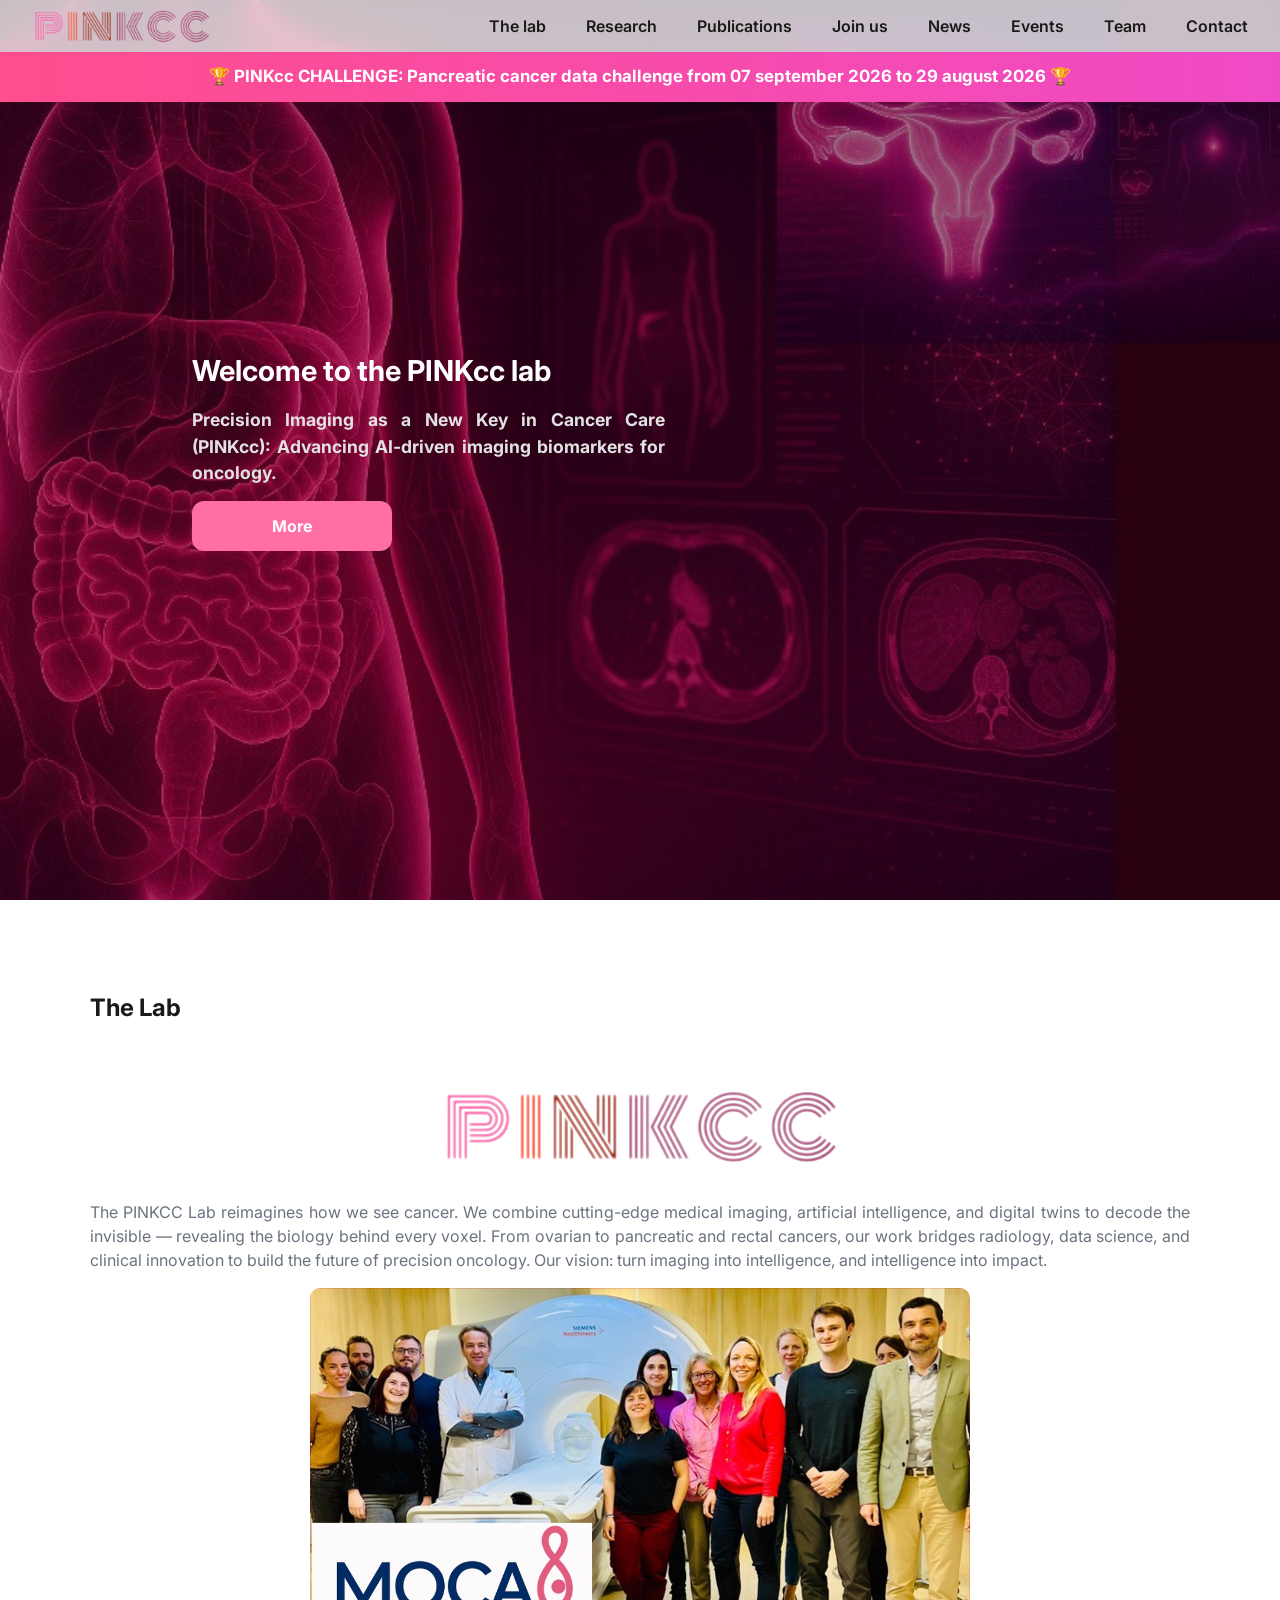
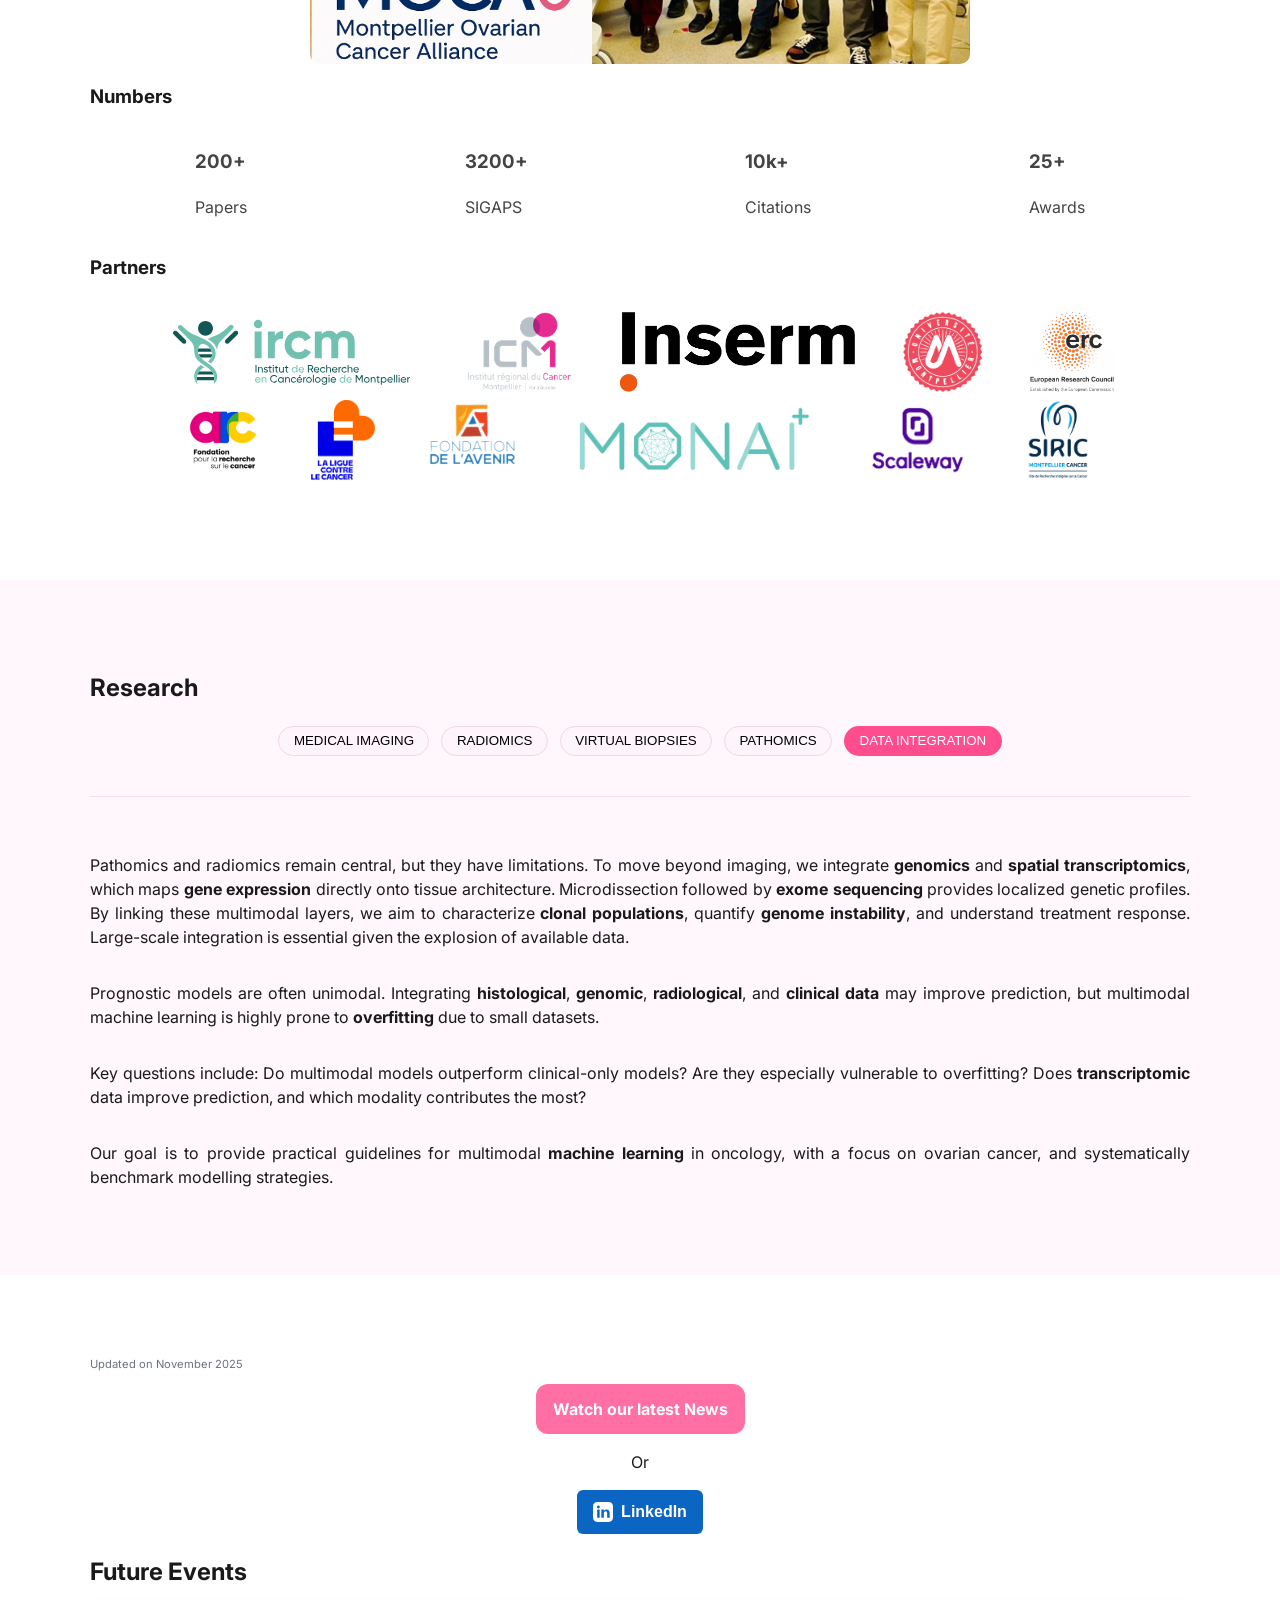
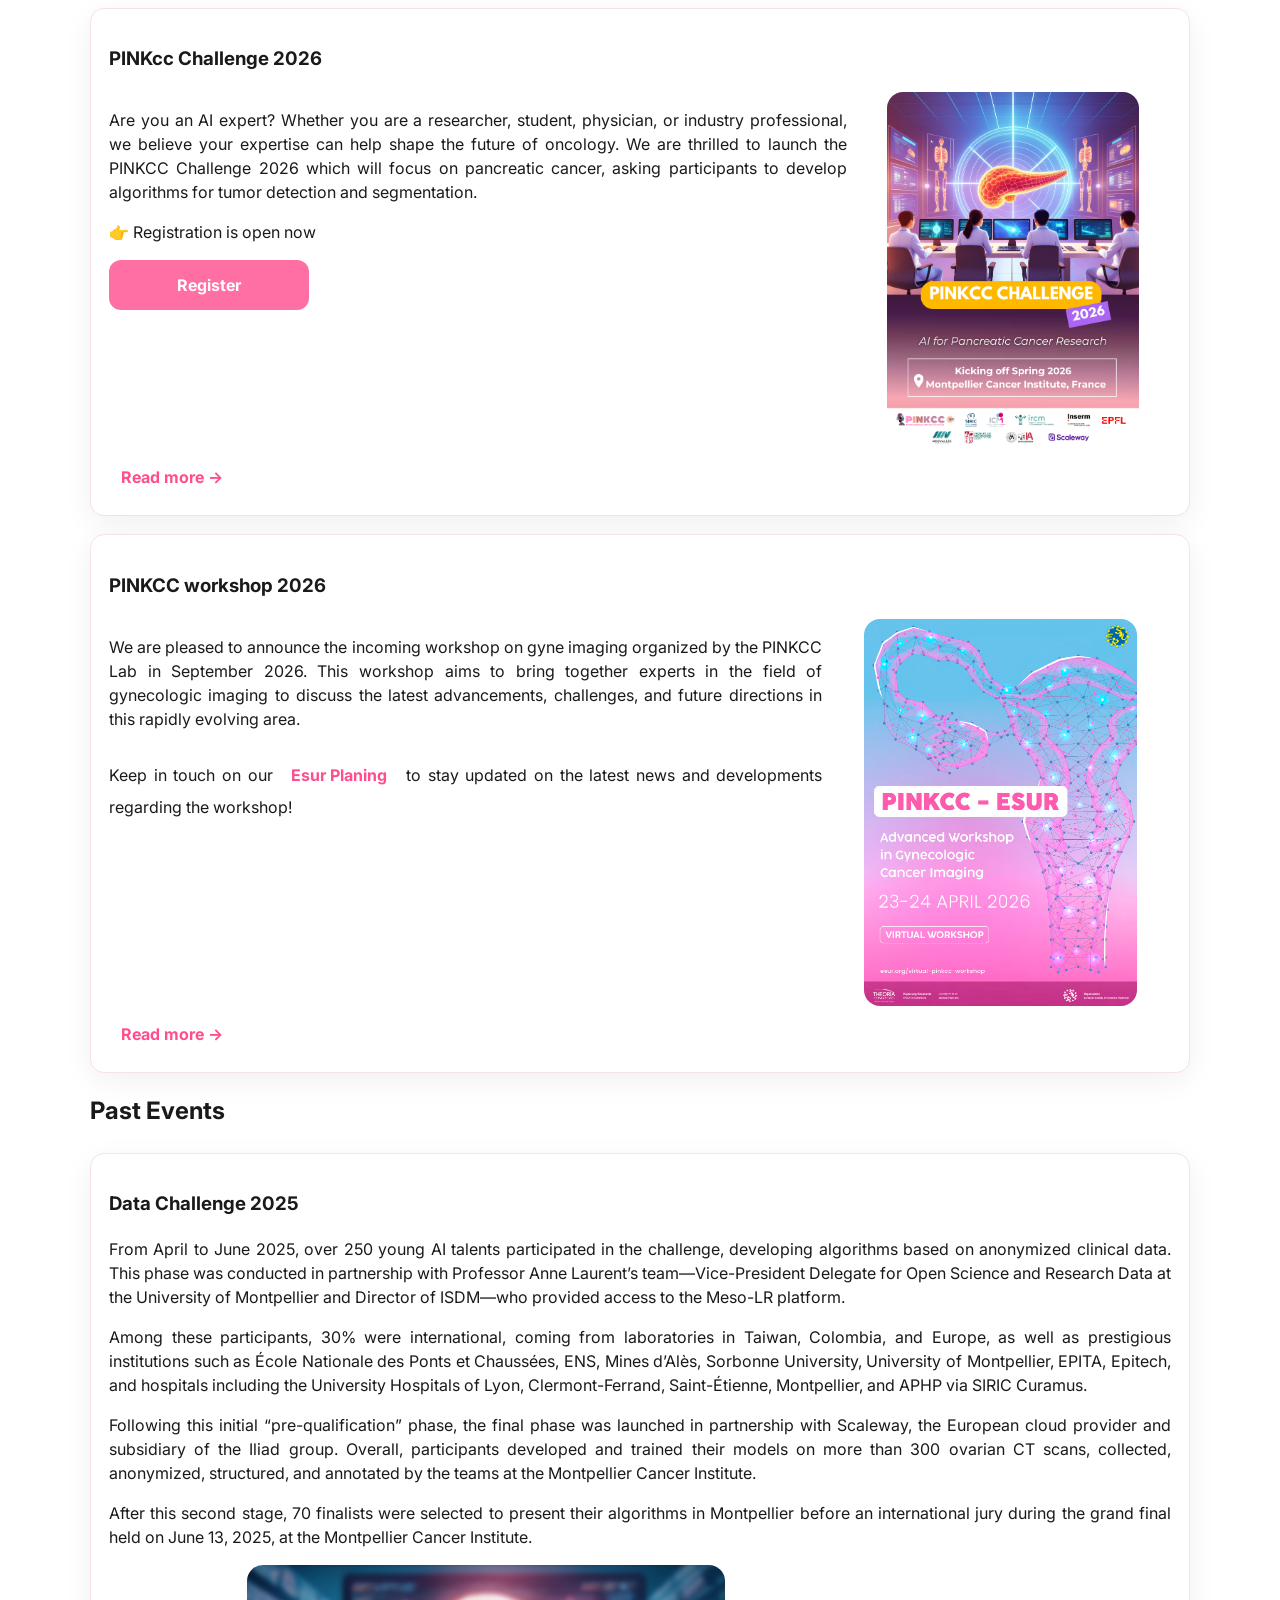
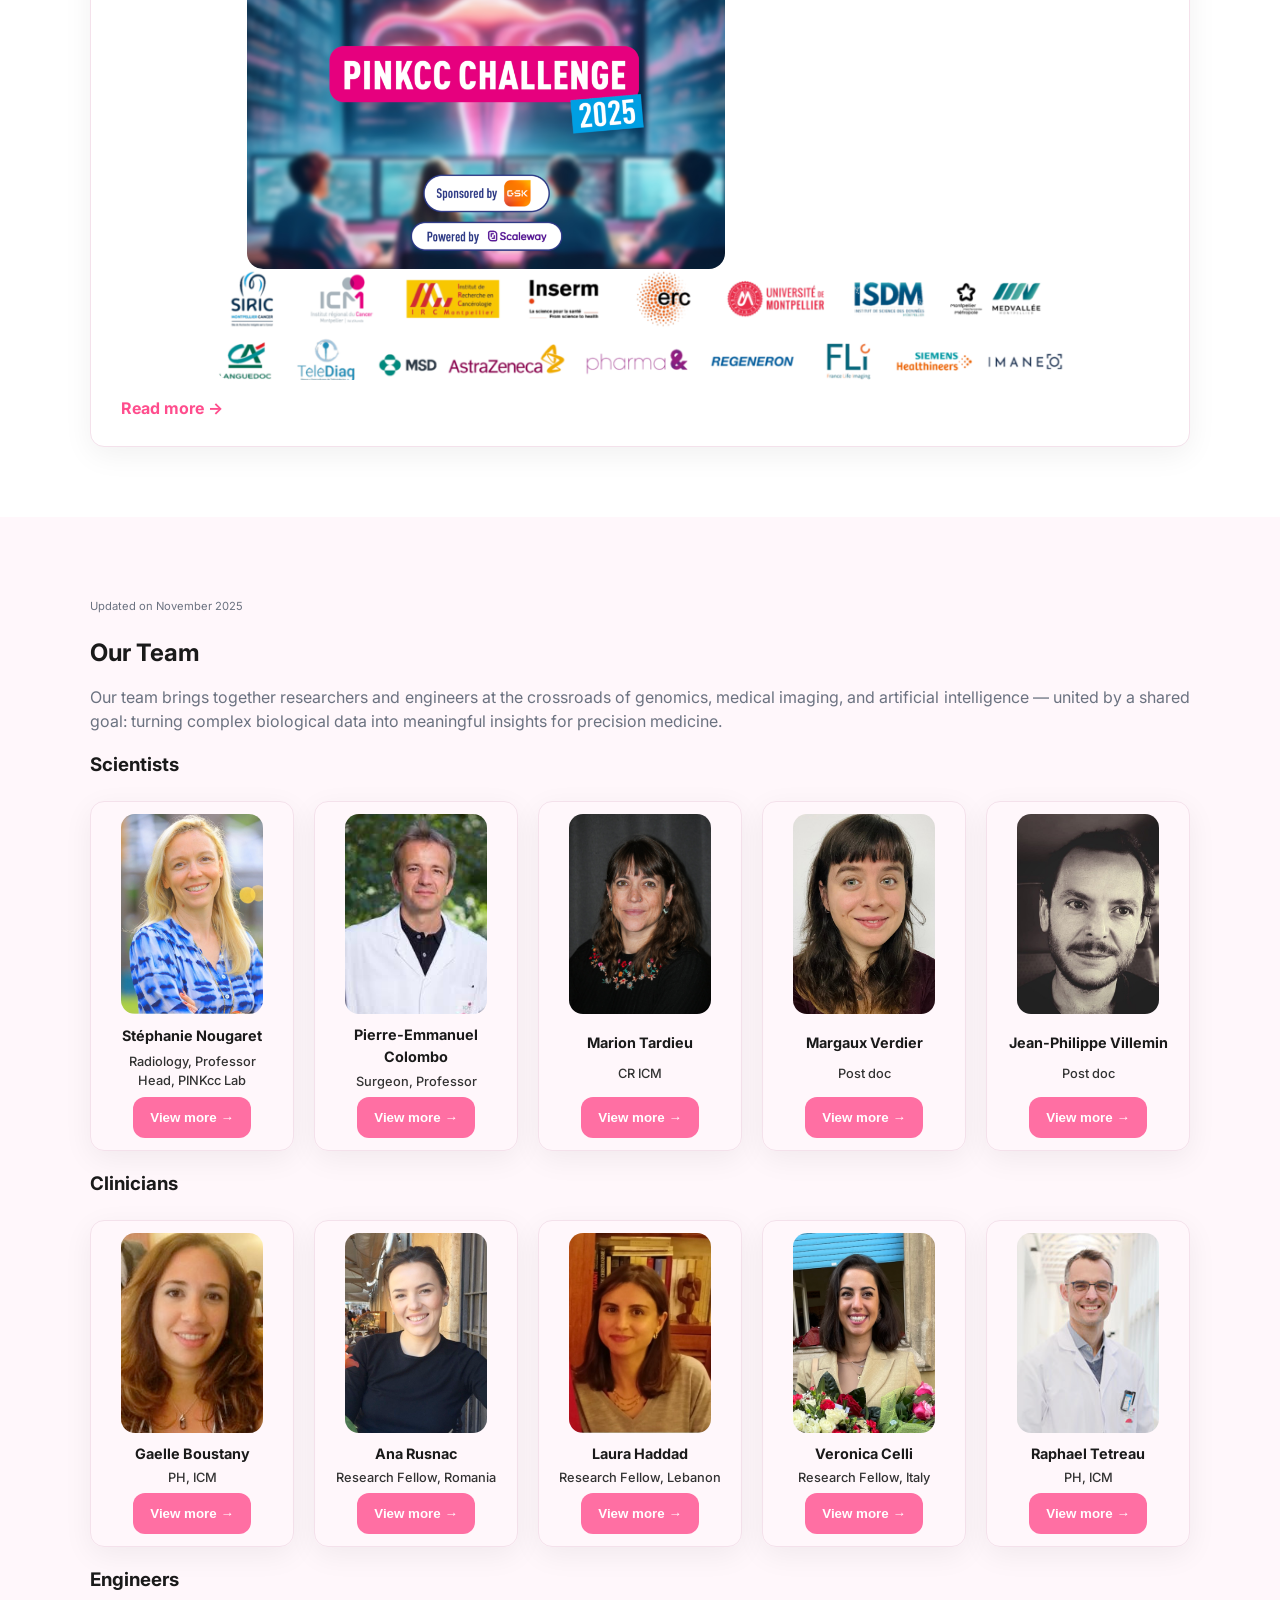
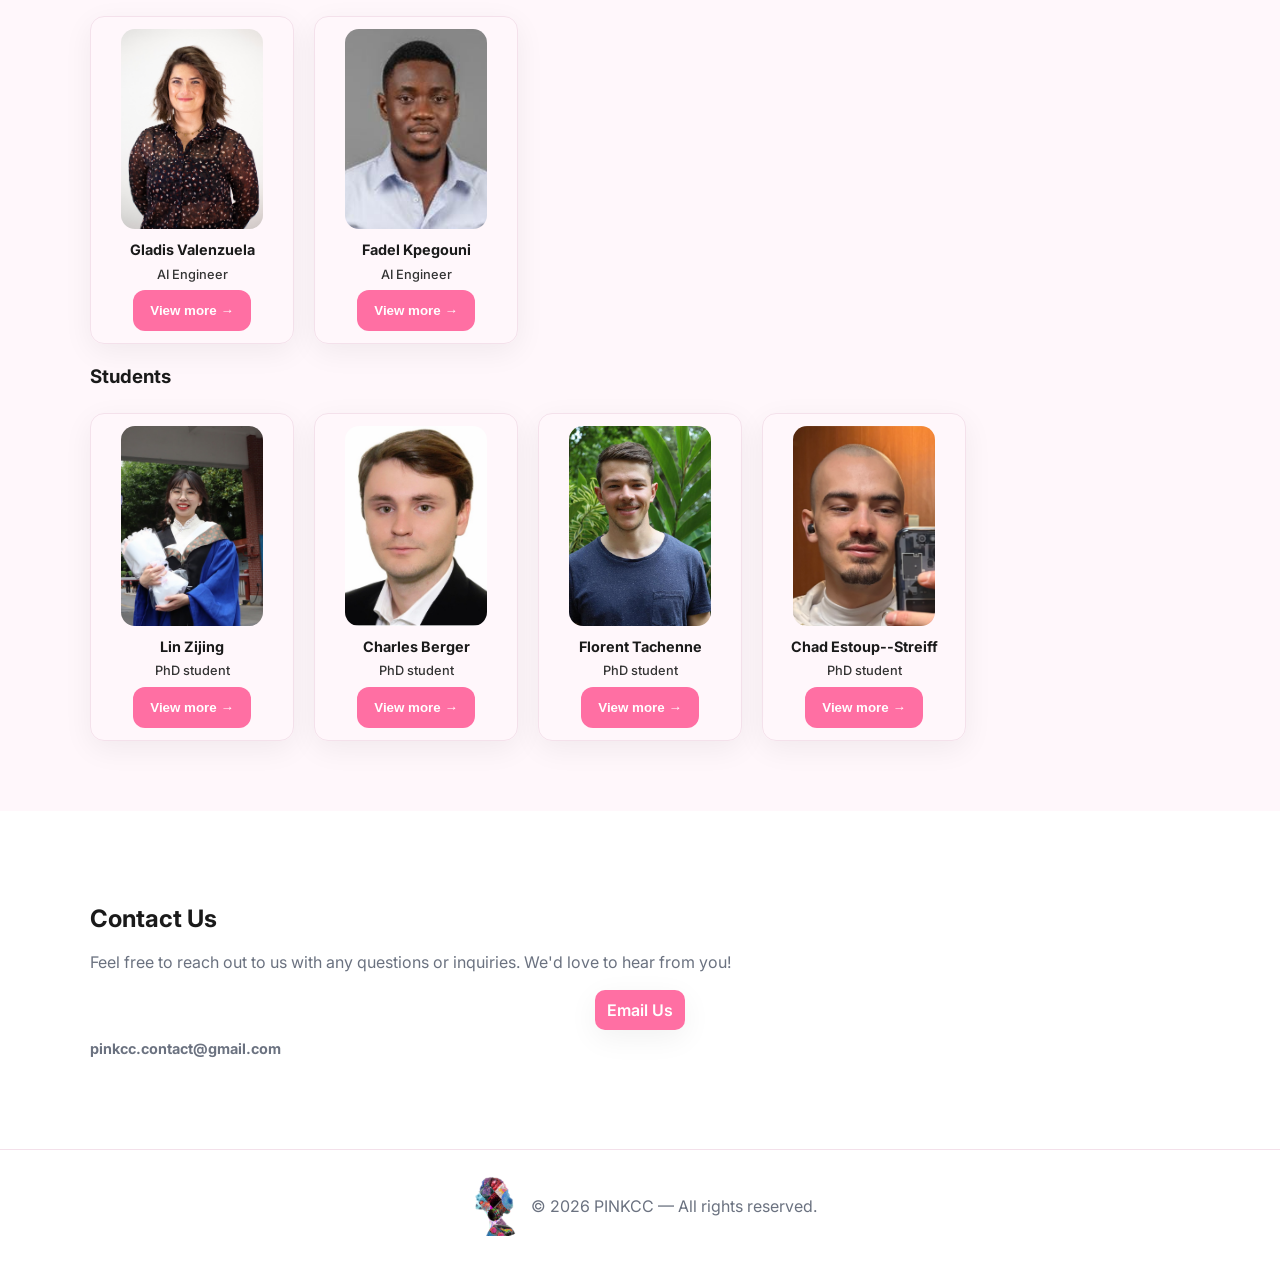
==== web/src/index.html @ 4b7b9bea "Fix youtube iframe" ====
<!-- index.html -->
<!DOCTYPE html>
<html lang="en">

<head>
    <meta charset="utf-8" />
    <meta name="viewport" content="width=device-width, initial-scale=1" />
    <link rel="icon" href="assets/img/favicon.ico" />
    <link rel="icon" type="image/png" href="assets/img/pinkcc_logo.png" />
    <title>PINKcc</title>
    <meta name="description"
        content="Modern and sober white & pink website with works, publications, team, and contact." />
    <link rel="preconnect" href="https://fonts.gstatic.com" crossorigin />
    <link href="https://fonts.googleapis.com/css2?family=Inter:wght@300;400;600;800&display=swap" rel="stylesheet" />
    <link rel="stylesheet" href="assets/css/style.css" />
    <link rel="stylesheet" href="assets/css/work.css" />
    <script src="assets/js/script.js" defer></script>
    <script src="assets/js/work.js" defer></script>
</head>

<body>
    <!-- Header / Navbar -->
    <header class="site-header">
        <div>
            <a href="#" class="brand">
                <img src="assets/img/pinkcc_banner.png" alt="PINKCCLab Logo" class="logo" />
            </a>
            <input id="nav-toggle" type="checkbox" aria-label="Open menu" />
            <label for="nav-toggle" class="burger" aria-hidden="true"><span></span></label>
            <nav class="nav">
                <a href="#the-lab">The lab</a>
                <a href="#works">Research</a>
                <a target="_blank"
                    href="https://pubmed.ncbi.nlm.nih.gov/?term=Nougaret%2C%20Stephanie%5BAuthor%5D&sort=date&size=200">
                    Publications</a>
                <a target="_blank"
                    href="https://www.notion.so/Careers-2a7b1f338a7f8043928ece398769c497?source=pinkcc_website">
                    Join us</a>
                <a href="https://www.notion.so/News-of-the-PINKCC-2d8b1f338a7f80818218f5f7cbb8042c?source=pinkcc_website">News</a>
                <a href="#events">Events</a>
                <a href="#team">Team</a>
                <a href="#contact">Contact</a>
            </nav>
        </div>
        <a class="banner centered" href="#pinkcc-challenge">
            <h3
                data-text="🏆 PINKcc CHALLENGE: Pancreatic cancer data challenge from 07 september 2026 to 29 august 2026 🏆">
                🏆 PINKcc CHALLENGE: Pancreatic cancer data challenge from 07 september 2026 to 29 august 2026 🏆
            </h3>
        </a>
    </header>

    <!-- MARK: Hero -->
    <section class="hero" id="home" aria-label="Hero">
        <div class="hero-inner">
            <div class="hero-copy">
                <!-- <p class="eyebrow">
                    Bridging the gap between health and technology
                </p> -->
                <div class="inline">
                    <!-- <img src="assets/img/pinkcc_logo.png" alt="PINKCCLab Icon" style="max-height: 80px; width: auto" /> -->
                    <h1 class="welcome">Welcome to the PINKcc lab</h1>
                </div>
                <h1 class="sub">
                    Precision Imaging as a New Key in Cancer Care (PINKcc): Advancing AI-driven imaging biomarkers for
                    oncology.
                </h1>
                <div class="inline">
                    <a href="#the-lab" class="btn primary" style="min-width: 200px">More</a>
                    <!-- <a href="#works" class="btn primary">Explore our research 🧪</a>
                    <a href="#contact" class="btn ghost">Contact us 💬</a> -->
                </div>
            </div>
            <div class="hero-media centered">
                <!-- <img src="assets/img/pinkcc.png" alt="Abstract workspace with pink accents"
                    style="max-height: 160px; width: auto" /> -->
                <!-- <img src="assets/img/pinkcc_logo.png" alt="PINKCCLab Icon" style="max-height: 200px; width: auto" /> -->
            </div>
        </div>
    </section>

    <!-- MARK: The lab -->
    <section class="section" aria-labelledby="The lab" id="the-lab">
        <div class="container">
            <h2>The Lab</h2>
            <div class="centered">
                <img src="assets/img/pinkcc_banner.png" alt="PINKCCLab Logo" style="width: 400px; margin: 40px" />
            </div>
            <p class="section-lead">
                The PINKCC Lab reimagines how we see cancer. We combine cutting-edge medical imaging, artificial
                intelligence, and digital twins to decode the invisible — revealing the biology behind every voxel. From
                ovarian to pancreatic and rectal cancers, our work bridges radiology, data science, and clinical
                innovation to build the future of precision oncology. Our vision: turn imaging into intelligence, and
                intelligence into impact.
            </p>

            <div class="centered">
                <img src="assets/img/moca.jpeg" alt="Photo of the PINKCC Lab"
                    style="max-width: 60%; height: auto; border-radius: 10px;" />
            </div>
            <div>
                <h3>Numbers</h3>
                <div class="hero-stats inline">
                    <div class="stat">
                        <h3>200+</h3>
                        <p>Papers</p>
                    </div>
                    <div class="stat">
                        <h3>3200+</h3>
                        <p>SIGAPS</p>
                    </div>
                    <div class="stat">
                        <h3>10k+</h3>
                        <p>Citations</p>
                    </div>
                    <div class="stat">
                        <h3>25+</h3>
                        <p>Awards</p>
                    </div>
                </div>
            </div>

            <h3>Partners</h3>
            <div class="partners centered inline">
                <img src="assets/img/logo/ircm.svg" alt="IRCM Logo" style="max-height: 80px; width: auto" />
                <img src="assets/img/logo/icm.png" alt="ICM Logo" style="max-height: 80px; width: auto" />
                <img src="assets/img/logo/inserm.png" alt="INSERM Logo" style="max-height: 80px; width: auto" />
                <img src="assets/img/logo/umontpellier.png" alt="University of Montpellier Logo"
                    style="max-height: 80px; width: auto" />
                <img src="assets/img/logo/erc.png" alt="ERC Logo" style="max-height: 80px; width: auto" />
                <img src="assets/img/logo/arc.png" alt="Fondation pour la recherche du cancer"
                    style="max-height: 80px; width: auto" />
                <img src="assets/img/logo/ligue.png" alt="Ligue contre le cancer"
                    style="max-height: 80px; width: auto" />
                <img src="assets/img/logo/fondation_avenir.webp" alt="Fondation Avenir"
                    style="max-height: 80px; width: auto" />
                <img src="assets/img/logo/monai.png" alt="MONAI Logo" style="max-height: 80px; width: auto" />
                <img src="assets/img/logo/scaleway.png" alt="Scaleway Logo" style="max-height: 80px; width: auto" />
                <img src="assets/img/logo/siric.png" alt="SIRIC Logo" style="max-height: 80px; width: auto" />
            </div>
        </div>
    </section>

    <!-- MARK: Works -->
    <!-- MARK: Works -->
    <section class="section" id="works" aria-labelledby="works-title">
        <div class="container">
            <h2 id="works-title">Research</h2>

            <!-- Flat navigation bar -->
            <div class="works-nav" role="tablist" aria-label="Work categories">
                <button class="works-tab active" data-target="works-medicalimaging" role="tab" aria-selected="true">
                    MEDICAL IMAGING
                </button>
                <button class="works-tab" data-target="works-radiomics" role="tab" aria-selected="false">
                    RADIOMICS
                </button>
                <button class="works-tab" data-target="works-virtualbiopsies" role="tab" aria-selected="false">
                    VIRTUAL BIOPSIES
                </button>
                <button class="works-tab" data-target="works-pathomics" role="tab" aria-selected="false">
                    PATHOMICS
                </button>
                <button class="works-tab" data-target="works-dataintegration" role="tab" aria-selected="false">
                    DATA INTEGRATION
                </button>
            </div>

            <hr />

            <!-- Panels -->
            <div class="works-panels">
                <!-- medicalimaging -->
                <div id="works-medicalimaging" class="works-panel active" role="tabpanel">
                    <p>
                        At the PINKCC Lab, our research pushes the boundaries of cross-sectional oncologic imaging to
                        transform how cancer is detected, characterized, and treated. In partnership with Siemens
                        Healthineers, we are developing next-generation MRI sequences that go beyond anatomy to capture
                        tumor biology in vivo—including hypoxia and pH-sensitive CEST imaging (Chemical Exchange
                        Saturation Transfer), which detects subtle proton exchanges between metabolites and water to map
                        tissue acidity as a biomarker of aggressiveness. We also advance IVIM (Intravoxel Incoherent
                        Motion)–derived parameters, separating true diffusion from microvascular perfusion, to
                        non-invasively monitor treatment response and personalize therapy early in the course of care.
                        Complementing this physiological imaging, our team designs AI-driven segmentation
                        algorithms that precisely delineate tumors and peritoneal disease, providing surgeons with
                        actionable 3D roadmaps to improve resectability, reduce morbidity, and ultimately elevate
                        patient outcomes. Together, these innovations redefine medical imaging as a powerful
                        decision-making tool—not just to see cancer, but to understand it.
                    </p>

                    <div class="centered">
                        <img src="assets/img/work/MedicalImaging.png" alt="Medical Imaging Example" style="width:60%" />
                    </div>
                </div>

                <!-- radiomics -->
                <div id="works-radiomics" class="works-panel" role="tabpanel">
                    <p>
                        At the PINKCC Lab, we transform medical images into quantitative biomarkers that reveal tumor
                        biology beyond what the human eye can see. Using high-quality cross-sectional imaging and
                        precise manual and AI-based segmentation, we extract thousands of radiomic features describing
                        tumor shape, texture, heterogeneity, and microenvironment. These data are then integrated with
                        clinical, pathological, and genomic information to develop predictive models that can anticipate
                        treatment response, assess resectability, and support truly personalized cancer care. Our
                        radiomics program is applied at scale across ovarian, rectal, and peritoneal disease, with large
                        curated cohorts and external validation to ensure robustness and clinical translation.
                    </p>

                    <!-- <div class="centered">
                        <img src="assets/img/work/Radiomics.png" alt="Virtual Biopsies Example" style="width:60%" />
                    </div> -->
                </div>

                <!-- virtualbiopsies -->
                <div id="works-virtualbiopsies" class="works-panel" role="tabpanel">
                    <p>The primary mission of the <strong>PINKCC Lab</strong> is to transform the understanding and
                        analysis of
                        tumor <strong>habitats</strong> and <strong>phenotypes</strong>. By integrating advanced
                        <strong>multi-omics</strong> approaches with extensive clinical <strong>in vivo imaging</strong>
                        data, we aim to build a
                        comprehensive depiction of cancer. A major innovation is the development of <strong>virtual
                            cancer biopsies</strong>,
                        designed to use <strong>MRI</strong> to decode complex <strong>histological</strong> and
                        <strong>molecular</strong> characteristics traditionally obtained through invasive procedures.
                    </p>

                    <div class="centered">
                        <img src="assets/img/work/VirtualBiopsy.png" alt="Virtual Biopsies Example" style="width:60%" />
                    </div>
                    <p>Two main projects support this vision: <strong>MROMICS</strong> (ERC-funded), focusing on virtual
                        biopsies for
                        high-grade serous ovarian cancer, and <strong>PANCOMICS</strong> (ARC Foundation-funded),
                        applying the approach
                        to pancreatic cancer.</p>

                    <p>Both ovarian and pancreatic cancers share a major challenge: an extremely <strong>poor
                            prognosis</strong>, driven by
                        <strong>late diagnosis</strong> and limited understanding of <strong>biological
                            heterogeneity</strong>. Conventional
                        biopsies sample only a small fraction of the tumor, whereas non-invasive imaging combined with
                        <strong>radiomics</strong> offers a powerful alternative. Our goal is to correlate
                        <strong>high-field preclinical MRI (9.4T)</strong>
                        information with <strong>spatial transcriptomics</strong> to extend findings to clinical MRI and
                        predict
                        the tumor’s <strong>molecular</strong> and <strong>genetic</strong> status.
                    </p>

                    <p>We also develop non-invasive <strong>biophysical MRI</strong> characterization
                        techniques—hypoxia, pH, acidity,
                        elasticity—combined with <strong>AI</strong> to build predictive models for virtual cancer
                        modelling.</p>

                    <p>From automated <strong>segmentation</strong> to <strong>outcome prediction</strong>, our pipeline
                        provides an end-to-end framework
                        capable of capturing and interpreting tumor complexity.</p>

                    <p>These advanced virtual models aim to improve <strong>clinical decision-making</strong>, support
                        personalized treatment,
                        and enhance patient care.</p>
                </div>

                <!-- pathomics -->
                <div id="works-pathomics" class="works-panel" role="tabpanel">
                    <p><strong>Pathomics</strong>, the large-scale quantitative analysis of whole-slide histology
                        images, represents the first
                        layer of clinically mineable information. From a single <strong>H&E</strong> slide, pipelines
                        can segment tumor and
                        stromal compartments, quantify <strong>immune cell infiltration</strong>, and extract rich
                        <strong>morphological features</strong>.
                    </p>

                    <div class="centered">
                        <img src="assets/img/work/Pathomics.png" alt="Pathomics Example" style="width:60%" />
                    </div>

                    <p>We use <strong>QuPath</strong> for segmentation, and algorithms such as <strong>StarDist</strong>
                        and <strong>Cellpose</strong> for detailed
                        cellular feature extraction. New foundation models—<strong>UNI</strong>, <strong>CONCH</strong>,
                        <strong>Virchow</strong>, <strong>Prov-GigaPath</strong>—enable
                        powerful learned representations for classification, biomarker prediction, and survival
                        modelling.
                    </p>

                    <p>In <strong>HGSOC</strong>, this approach is key to capturing hallmarks of <strong>HRD</strong>
                        and <strong>WGD</strong>, major determinants of
                        genomic instability. These defects promote <strong>micronuclei</strong> formation and activate
                        the <strong>cGAS–STING</strong> pathway,
                        driving innate inflammation. Image-based signatures reflecting <strong>nuclear atypia</strong>,
                        <strong>micronuclei burden</strong>,
                        <strong>mitotic abnormalities</strong>, and <strong>immune/stromal changes</strong> offer a
                        scalable readout of these processes.
                    </p>
                </div>

                <!-- dataintegration -->
                <div id="works-dataintegration" class="works-panel" role="tabpanel">
                    <p>Pathomics and radiomics remain central, but they have limitations. To move beyond imaging, we
                        integrate
                        <strong>genomics</strong> and <strong>spatial transcriptomics</strong>, which maps <strong>gene
                            expression</strong> directly onto tissue
                        architecture. Microdissection followed by <strong>exome sequencing</strong> provides localized
                        genetic profiles. By linking these
                        multimodal layers, we aim to characterize <strong>clonal populations</strong>, quantify
                        <strong>genome instability</strong>, and understand
                        treatment response. Large-scale integration is essential given the explosion of available data.
                    </p>

                    <!-- <div class="centered">
                        <img src="assets/img/work/DataIntegration.png" alt="Data Integration Example"
                            style="width:60%" />
                    </div> -->

                    <p>Prognostic models are often unimodal. Integrating <strong>histological</strong>,
                        <strong>genomic</strong>, <strong>radiological</strong>, and
                        <strong>clinical data</strong> may improve prediction, but multimodal machine learning is highly
                        prone to <strong>overfitting</strong>
                        due to small datasets.
                    </p>

                    <p>Key questions include: Do multimodal models outperform clinical-only models? Are they especially
                        vulnerable to
                        overfitting? Does <strong>transcriptomic</strong> data improve prediction, and which modality
                        contributes the most?</p>

                    <p>Our goal is to provide practical guidelines for multimodal <strong>machine learning</strong> in
                        oncology, with a focus
                        on ovarian cancer, and systematically benchmark modelling strategies.</p>
                </div>
            </div>
        </div>
    </section>

    <!-- MARK: Events -->
    <section class="section" id="events" aria-labelledby="events-title">
        <div class="container">
            <p class="muted" style="font-size: 0.7rem;">Updated on November 2025</p>
            <div class="centered">
                <a href="https://www.notion.so/News-of-the-PINKCC-2d8b1f338a7f80818218f5f7cbb8042c?source=pinkcc_website" class="btn primary">Watch our latest News</a>
                <p>Or</p>
                <a class="linkedin-btn" href="https://www.linkedin.com/in/stephanie-nougaret-a03831216/"
                    target="_blank">
                    <svg xmlns="http://www.w3.org/2000/svg" width="20" height="20" fill="white" viewBox="0 0 24 24">
                        <path d="M19 0h-14c-2.761 0-5 2.239-5 5v14c0 2.761 
                        2.239 5 5 5h14c2.761 0 5-2.239 
                        5-5v-14c0-2.761-2.239-5-5-5zm-11 
                        19h-3v-10h3v10zm-1.5-11.268c-.966 
                        0-1.75-.79-1.75-1.764s.784-1.764 
                        1.75-1.764 1.75.79 
                        1.75 1.764-.784 1.764-1.75 
                        1.764zm13.5 11.268h-3v-5.604c0-3.368-4-3.113-4 
                        0v5.604h-3v-10h3v1.765c1.396-2.586 
                        7-2.777 7 2.476v5.759z" />
                    </svg>
                    LinkedIn
                </a>
            </div>
            <h2 id="events-title">Future Events</h2>
            <p class="section-lead"></p>
            <ol class="pub-list">
                <li id="pinkcc-challenge">
                    <h3>PINKcc Challenge 2026</h3>
                    <div class="inline no-wrap top">
                        <div>
                            <p>
                                Are you an AI expert? Whether you are a researcher, student, physician, or industry
                                professional, we believe your expertise can help shape the future of oncology. We are
                                thrilled to launch the PINKCC Challenge 2026 which will focus on pancreatic cancer,
                                asking participants to develop algorithms for tumor detection and segmentation.
                            </p>
                            <p>
                                👉 Registration is open now
                            </p>
                            <a href="https://docs.google.com/forms/d/e/1FAIpQLSf7kTlOuO_1YN7_J6RLIfUvwhWTMnufalVQEggB7MjTyFFG-Q/viewform"
                                class="btn primary" style="min-width: 200px">Register</a>
                        </div>
                        <div class="centered star">
                            <img src="assets/img/events/pinkcc2026.png" width="300px"
                                alt="Data Challenge 2026 Banner" />
                        </div>
                    </div>
                    <a href="https://www.linkedin.com/in/stephanie-nougaret-a03831216/" class="link">Read more →</a>
                </li>
                <li>
                    <h3>PINKCC workshop 2026</h3>
                    <div class="inline no-wrap top">
                        <div>

                            <p>
                                We are pleased to announce the incoming workshop on gyne imaging
                                organized by the PINKCC Lab in September 2026. This workshop aims to bring together
                                experts
                                in the field of gynecologic imaging to discuss the latest advancements, challenges, and
                                future directions in this rapidly evolving area.
                            </p>
                            <p>
                                Keep in touch on our <a target="_blank"
                                    href="https://www.esur.org/virtual-pinkcc-workshop/" class="link">Esur Planing </a>
                                to stay updated on the latest news and developments regarding
                                the workshop!
                            </p>
                        </div>
                        <div class="centered">
                            <img src="assets/img/events/workshop2026.png" width="300px"
                                alt="PINKCC Workshop 2026 Banner" />
                        </div>
                    </div>
                    <a href="https://www.esur.org/virtual-pinkcc-workshop/" class="link">Read more →</a>
                </li>
            </ol>
            <h2>Past Events</h2>
            <ol class="pub-list">
                <li>
                    <h3>Data Challenge 2025</h3>
                    <p>
                        From April to June 2025, over 250 young AI talents participated in the challenge, developing
                        algorithms based on anonymized clinical data. This phase was conducted in partnership
                        with Professor Anne Laurent’s team—Vice-President Delegate for Open Science and Research
                        Data at the University of Montpellier and Director of ISDM—who provided access to the
                        Meso-LR platform.
                    </p>
                    <p>
                        Among these participants, 30% were international, coming from laboratories in Taiwan,
                        Colombia, and Europe, as well as prestigious institutions such as École Nationale des Ponts
                        et Chaussées, ENS, Mines d’Alès, Sorbonne University, University of Montpellier, EPITA,
                        Epitech, and hospitals including the University Hospitals of Lyon, Clermont-Ferrand,
                        Saint-Étienne, Montpellier, and APHP via SIRIC Curamus.
                    </p>
                    <p>
                        Following this initial “pre-qualification” phase, the final phase was launched in
                        partnership with Scaleway, the European cloud provider and subsidiary of the Iliad group.
                        Overall, participants developed and trained their models on more than 300 ovarian CT scans,
                        collected, anonymized, structured, and annotated by the teams at the Montpellier Cancer
                        Institute.
                    </p>
                    <p>
                        After this second stage, 70 finalists were selected to present their algorithms in
                        Montpellier before an international jury during the grand final held on June 13, 2025, at
                        the Montpellier Cancer Institute.
                    </p>
                    <div class="centered">
                        <div class="centered inline">
                            <img src="assets/img/events/pinkcc2025.png" width="45%" alt="Data Challenge 2025 Banner" />
                            <iframe
                                src="https://www.youtube.com/embed/zhzNzEtxEJg?si=nzCdjyaQ-ZgfPr0I"
                                title="YouTube video player" frameborder="0"
                                allow="accelerometer; autoplay; clipboard-write; encrypted-media; gyroscope; picture-in-picture; web-share"
                                referrerpolicy="strict-origin-when-cross-origin" allowfullscreen></iframe>
                        </div>
                        <img src="assets/img/events/pinkcc2025_partners.png" alt="Data Challenge 2025 Partners" />
                    </div>
                    <a target="_blank" href="https://montpellier-cancer.com/pinkcc-challenge-2025/" class="link">Read
                        more →</a>
                </li>
            </ol>
        </div>
    </section>

    <!-- MARK: Team -->
    <section class="section" id="team" aria-labelledby="team-title">
        <div class="container">
            <p class="muted" style="font-size: 0.7rem;">Updated on November 2025</p>
            <h2 id="team-title">Our Team</h2>
            <p class="section-lead">
                Our team brings together researchers and engineers at the crossroads of genomics, medical imaging, and
                artificial intelligence — united by a shared goal: turning complex biological data into meaningful
                insights for precision medicine.
            </p>
            <h3>Scientists</h3>
            <div class="grid team">
                <article class="person">
                    <img src="assets/img/team/stephanie/head.jpg" alt="Portrait of Stéphanie Nougaret" />
                    <h3>Stéphanie Nougaret</h3>
                    <p class="role">Radiology, Professor<br />Head, PINKcc Lab</p>
                    <button class="btn primary open-modal" data-target="#person-stephanie">
                        View more →
                    </button>
                </article>
                <article class="person">
                    <img src="assets/img/team/pierre/head.jpg" alt="Portrait of Pierre-Emmanuel Colombo" />
                    <h3>Pierre-Emmanuel Colombo</h3>
                    <p class="role">Surgeon, Professor</p>
                    <button class="btn primary open-modal" data-target="#person-pierre">
                        View more →
                    </button>
                </article>
                <article class="person">
                    <img src="assets/img/team/marion/head.jpg" alt="Portrait of Marion Tardieu" />
                    <h3>Marion Tardieu</h3>
                    <p class="role">CR ICM</p>
                    <button class="btn primary open-modal" data-target="#person-marion">
                        View more →
                    </button>
                </article>
                <article class="person">
                    <img src="assets/img/team/margaux/head.jpg" alt="Portrait of Margaux Verdier" />
                    <h3>Margaux Verdier</h3>
                    <p class="role">Post doc</p>
                    <button class="btn primary open-modal" data-target="#person-margaux">
                        View more →
                    </button>
                </article>
                <article class="person">
                    <img src="assets/img/team/jean-philipe/head.jpg" alt="Portrait of Jean-Philippe Villemin" />
                    <h3>Jean-Philippe Villemin</h3>
                    <p class="role">Post doc</p>
                    <button class="btn primary open-modal" data-target="#person-jean-philippe">
                        View more →
                    </button>
                </article>
            </div>
            <h3>Clinicians</h3>
            <div class="grid team">
                <article class="person">
                    <img src="assets/img/team/gaelle/head.png" alt="Portrait of Gaelle Boustany" />
                    <h3>Gaelle Boustany</h3>
                    <p class="role">PH, ICM</p>
                    <div class="centered">
                        <button class="btn primary open-modal" data-target="#person-gaelle">
                            View more →
                        </button>
                    </div>
                </article>
                <article class="person">
                    <img src="assets/img/team/ana/head.png" alt="Portrait of Ana Rusnac" />
                    <h3>Ana Rusnac</h3>
                    <p class="role">Research Fellow, Romania</p>
                    <div class="centered">
                        <button class="btn primary open-modal" data-target="#person-ana">
                            View more →
                        </button>
                    </div>
                </article>
                <article class="person">
                    <img src="assets/img/team/laura/head.jpeg" alt="Portrait of Laura Haddad" />
                    <h3>Laura Haddad</h3>
                    <p class="role">Research Fellow, Lebanon</p>
                    <div class="centered">
                        <button class="btn primary open-modal" data-target="#person-laura">
                            View more →
                        </button>
                    </div>
                </article>
                <article class="person">
                    <img src="assets/img/team/veronica/head.png" alt="Portrait of Veronica Celli" />
                    <h3>Veronica Celli</h3>
                    <p class="role">Research Fellow, Italy</p>
                    <div class="centered">
                        <button class="btn primary open-modal" data-target="#person-veronica">
                            View more →
                        </button>
                    </div>
                </article>
                <article class="person">
                    <img src="assets/img/team/raphael/head.png" alt="Portrait of Raphael Tetreau" />
                    <h3>Raphael Tetreau</h3>
                    <p class="role">PH, ICM</p>
                    <div class="centered">
                        <button class="btn primary open-modal" data-target="#person-raphael">
                            View more →
                        </button>
                    </div>
                </article>
            </div>
            <h3>Engineers</h3>
            <div class="grid team">

                <article class="person">
                    <img src="assets/img/team/gladis/head.jpg" alt="Portrait of Gladis Valenzuela" />
                    <h3>Gladis Valenzuela</h3>
                    <p class="role">AI Engineer</p>
                    <div class="centered">
                        <button class="btn primary open-modal" data-target="#person-gladis">
                            View more →
                        </button>
                    </div>
                </article>
                <article class="person">
                    <img src="assets/img/team/fadel/head.jpeg" alt="Portrait of Fadel Kpegouni" />
                    <h3>Fadel Kpegouni</h3>
                    <p class="role">AI Engineer</p>
                    <div class="centered">
                        <button class="btn primary open-modal" data-target="#person-fadel">
                            View more →
                        </button>
                    </div>
                </article>
            </div>
            <h3>Students</h3>
            <div class="grid team">
                <article class="person">
                    <img src="assets/img/team/lin/head.png" alt="Portrait of Lin Zijing" />
                    <h3>Lin Zijing</h3>
                    <p class="role">PhD student</p>
                    <div class="centered">
                        <button class="btn primary open-modal" data-target="#person-lin">
                            View more →
                        </button>
                    </div>
                </article>
                <article class="person">
                    <img src="assets/img/team/charles/head.jpg" alt="Portrait of team member" />
                    <h3>Charles Berger</h3>
                    <p class="role">PhD student</p>
                    <div class="centered">
                        <button class="btn primary open-modal" data-target="#person-charles">
                            View more →
                        </button>
                    </div>
                </article>
                <article class="person">
                    <img src="assets/img/team/florent/head.png" alt="Portrait of Florent Tachenne" />
                    <h3>Florent Tachenne</h3>
                    <p class="role">PhD student</p>
                    <div class="centered">
                        <button class="btn primary open-modal" data-target="#person-florent">
                            View more →
                        </button>
                    </div>
                </article>
                <article class="person">
                    <img src="assets/img/team/chad/head.png" alt="Portrait of Chad Estoup--Streiff" />
                    <h3>Chad Estoup--Streiff</h3>
                    <p class="role">PhD student</p>
                    <div class="centered">
                        <button class="btn primary open-modal" data-target="#person-chad">
                            View more →
                        </button>
                    </div>
                </article>
            </div>
        </div>
    </section>

    <!-- MARK: Contact -->
    <section class="section" id="contact" aria-labelledby="contact-title">
        <div class="container">
            <h2 id="contact-title">Contact Us</h2>
            <p class="section-lead">
                Feel free to reach out to us with any questions or inquiries. We'd love to hear from you!
            </p>
            <div class="centered">
                <a href="mailto:pinkcc.contact@gmail.com" class="cta">Email Us</a>
            </div>
            <h4>pinkcc.contact@gmail.com</h4>
        </div>
    </section>

    <footer class="site-footer centered inline">
        <img src="assets/img/pinkcc_logo.png" alt="PINKCCLab Icon" style="max-height: 60px; width: auto" />
        <p>© <span id="year"></span> PINKCC — All rights reserved.</p>
    </footer>

    <script>
        // small nicety for the year
        document.getElementById("year").textContent = new Date().getFullYear();
    </script>

    <!-- MARK: JEAN-PHILIPPE -->
    <div class="modal" id="person-jean-philippe" aria-hidden="true" role="dialog" aria-modal="true">
        <div class="modal-dialog">
            <button class="modal-close" aria-label="Close">✕</button>
            <div class="modal-content" style="grid-column: 1/-1">
                <div class="centered"><img src="assets/img/team/jean-philipe/head.jpg" alt="Jean-Philippe Villemin"
                        class="personhead" /></div>
                <h3>Jean-Philippe Villemin</h3>
                <p class="muted">
                    Post doc Researcher in Bioinformatics
                </p>
                <p>
                <h4>Who I Am</h4>
                <p>I'm a Post doc researcher in bioinformatics specializing in cancer genomics and digital
                    pathology. After ten years as a bioinformatics engineer across a university hospital (CHU), the
                    Institut de Génétique in Montpellier, and the Centre Léon Bérard in Lyon, I defended my PhD in 2021.
                    I now focus on the genomics on the High-grade serous ovarian carcinoma using spatial
                    Transcriptomics.I care about reproducible science and translating omics + WSI into clinically useful
                    insights. Outside the lab, I like kittens, good beer, and running.
                </p>

                <div class="centered">
                    <img src="assets/img/team/jean-philipe/image.png" alt="Jean-Philippe Villemin"
                        style="width:700px; height:auto; border-radius:10px; margin-bottom:20px;" />
                </div>

                <h4>Project</h4>
                <p>Exploring the heterogeneous landscape of High-Grade Serous Ovarian Carcinoma with Spatial
                    Transcriptomics.</p>

                <p>High-grade serous ovarian carcinoma (HGSOC) is an aggressive malignancy marked by extreme cellular
                    heterogeneity, rapid progression, and frequent relapse after standard therapy. Current management
                    generally combines cytoreductive surgery with platinum/taxane chemotherapy and targeted agents such
                    as PARP inhibitors, yet overall survival at five years remains below 50%.
                <p>A major unmet need is precise patient stratification: we still cannot reliably predict who will
                    respond to which treatment, or who will develop resistance. This limitation reflects the coexistence
                    of multiple tumor clones and a complex, spatially organized microenvironment that is not fully
                    understood.</p>
                <p>In this project, we apply spatial transcriptomics to a prospective HGSOC cohort with numerous samples
                    collected from multiple anatomical sites (adnexa, omentum, peritoneum). This approach allows us to
                    map, in situ, the clonal architecture of the tumor, the local stromal landscape, and the
                    site-specific transcriptional programs that may drive aggressiveness. We will also discuss analytic
                    strategies to build and interpret this spatial atlas, including methods to annotate spatial
                    transcriptomic data, to decipher intra- and inter-tumoral heterogeneity, and to address the
                    computational challenges posed by the scale and complexity of these high-dimensional datasets.</p>
                <h4>Publications</h4>
                <li>Addressing multiple facets of ligand-receptor network inference including single-cell proteomics.
                    Villemin JP, Pierre Giroux, Morgan Maillard, Pierre-Emmanuel Colombo, Christel Larbouret, Jacques
                    Colinge. Nucleic Acid Research (2025) - Under Review. https://doi.org/10.1101/2025.10.05.680519</li>
                <li>Differential predictive value of resident memory CD8+T cell subpopulations in non-small-cell lung
                    cancer patients treated by immunotherapy. Léa Paolini,Thi Tran,Stéphanie Corgnac, Villemin JP,
                    …,Eric Tartour. Journal of Immunotherapy of Cancer (2024)</li>
                <li>Farnesyltransferase inhibition overcomes oncogene-addicted non-small cell lung cancer adaptive
                    resistance to targeted therapies. Sarah Figarol, Célia Delahaye, Rémi Gence, Aurélia Doussine, Juan
                    Pablo Cerapio, Mathylda Brachais, Claudine Tardy, Nicolas Béry, Raghda Asslan, Jacques Colinge,
                    Jean-Philippe Villemin, Antonio Maraver, Irene Ferrer, Luis Paz-Ares, Linda Kessler, Francis
                    Burrows, Isabelle Lajoie-Mazenc, Vincent Dongay, Clara Morin, Amélie Florent, Sandra Pagano, Estelle
                    Taranchon-Clermont, Anne Casanova, Anne Pradines, Julien Mazieres, Gilles Favre & Olivier Calvayrac.
                    Nat Commun (2024)</li>
                <li>Inferring ligand-receptor cellular networks from bulk and spatial transcriptomic datasets with
                    BulkSignalR. Villemin JP, Laia Bassaganyas, Didier Pourquier, Florence Boissiere, Simon
                    Cabello-Aguilar, Evelyne Crapez, Rita Tanos, Emmanuel Cornillot, Andrei Turtoi, Jacques Colinge.
                    Nucleic Acid Research (2023). </li>

                <li>A cell-to-patient machine learning transfer approach uncovers novel basal-like breast cancer
                    prognostic markers amongst alternative splice variants. </li>
                <li>Villemin JP., Lorenzi, C., Cabrillac, MS. et al. </li>
                <li>BMC Biology (2021). https://doi.org/10.1186/s12915-021-01002-7</li>

                <li>Endothelial, epithelial, and fibroblast cells exhibit specific splicing programs independently of
                    their tissue of origin. JP Villemin*, Mallinjoud P*, Mortada H*, Polay Espinoza M, Desmet FO, Samaan
                    S, Chautard E, Tranchevent LC, Auboeuf D.</li>
                <li>Genome Res. 2014 doi: 10.1101/gr.162933.113.</li>

            </div>
        </div>
    </div>
    <!-- MARK: CHARLES -->
    <div class="modal" id="person-charles" aria-hidden="true" role="dialog" aria-modal="true">
        <div class="modal-dialog">
            <button class="modal-close" aria-label="Close">✕</button>
            <div class="modal-content" style="grid-column: 1/-1">
                <div class="centered"><img src="assets/img/team/charles/head.jpg" alt="Charles Berger"
                        class="personhead" />
                </div>
                <h3>Charles Berger</h3>
                <p class="muted">
                    PhD Student in Medical Imaging and AI
                </p>
                <p>
                <h4>Who I Am</h4>
                <p>I am a Bioengineer from the École Polytechnique Fédérale de Lausanne (EPFL), where I completed a
                    Master’s degree in Biophotonics and Bioimaging. Throughout my studies, I completed several
                    internships ranging from automatic bone segmentation using active parametric contours on CT images
                    to ECG signal reconstruction (BIG Lab, EPFL), as well as quality assessment research (SIMED, HUG).
                </p>
                <p>These experiences strengthened my desire to build a career at the intersection of medical imaging,
                    artificial intelligence, and clinical translation. I am particularly motivated by the collaborative
                    and multidisciplinary nature of this field, which brings together expertise in medicine,
                    bioinformatics, and image processing—an essential combination for successfully integrating AI into
                    clinical practice.</p>
                <p>As such, I am pursuing a PhD under the direction of Prof. Nougaret and co-supervise with Dr. Subsol
                    (CNRS researcher at LIRMM). My research focuses on unravelling tumor biology in high-grade serous
                    ovarian cancer through CT/MRI-based radiomics features, with the goal of developing virtual biopsy
                    applications. This PhD is co-funded by the “IA pour la santé” (ANITI) program and INSERM.</p>
                <h4>What I Care About</h4>
                <p>My current work is centered on improving the reproducibility, explainability, standardization, and
                    transparency of AI pipelines—both in deep learning and machine learning—as well as in radiomics
                    feature extraction.</p>
                <p>To achieve this, I emphasize robust environment configuration, version control, and the use of modern
                    tools and frameworks, such as UV (package management), PyTorch Lightning, Hydra, MONAI, and Hugging
                    Face Datasets.</p>
                <p>Looking ahead, I am particularly interested in advancing explainability methods, which I believe are
                    a critical and necessary step for the safe and trustworthy application of AI in clinical settings.
                </p>
                <h4>My Hobbies</h4>
                <p>Outside of research, I enjoy playing video games, watching anime, playing guitar (hoping to get back
                    into it soon!), indoor climbing, weight training, reading, and building miniature models. I’m also a
                    big animal lover, especially when it comes to cats.</p>

                <h4>My Project</h4>
                <p>Unravelling tumor biology in ovarian cancer with CT radiomics based features : the era of virtual
                    biopsies (Project OCAS)</p>

                <p>This project targets high-grade serous ovarian carcinoma (HGSOC), known for its advanced metastatic
                    presentation and variable response to neoadjuvant chemotherapy (NACT) followed by delayed primary
                    surgery (DPS). Despite the current treatment regimen, approximately 39% of patients do not benefit,
                    highlighting the need for improved therapeutic approaches.</p>

                <p>We acknowledge the complexity of HGSOC, from visible metastatic tumor volumes to microscopic
                    tumor-immune environments and genomic diversity. Our goal is to enhance patient care by identifying
                    subpopulations before treatment, such as those unlikely to respond to NACT, who might benefit more
                    from immediate surgery </p>

                <p>Historically, predictive studies have primarily relied on single data streams, such as clinical
                    features or CT imaging. However, the potential of integrative, multi-omic models—which require large
                    and well-annotated datasets—remains largely underexplored. Recent advances in Artificial
                    Intelligence for precision oncology are increasingly centered on multimodal and multitask
                    approaches. These models not only generate multiple outputs for distinct but correlated tasks but
                    also integrate heterogeneous data types (e.g., text, tabular data, medical images). Such integration
                    enables the combination of complementary information across biological scales—for instance, linking
                    microscopic data (gene expression, histopathology) with macroscopic data (MRI scans, clinical
                    reports)—to achieve a more holistic understanding of disease biology. Our project, OCAS, aims to
                    advance this paradigm by leveraging two comprehensive datasets encompassing clinical data,
                    chemotherapy response, CA-125 levels, circulating tumor DNA (ctDNA), and radiomic features at
                    diagnosis. These multimodal data will be integrated into an ensemble machine-learning model designed
                    to predict volumetric response to neoadjuvant chemotherapy (NACT), with a particular emphasis on the
                    predictive power of radiomic features.</p>

                <p>OCAS consists of three key components:</p>
                <li>Development of an auto-segmentation system: Leveraging a large database of annotated radiological
                    images and deep learning to accurately identify carcinomatous regions, enabling early tumor
                    detection and personalized treatment strategies. This tackles thematics around model evaluation
                    pipeline as well as metric selection for model evaluation and segmentation quality assessment.</li>
                <li>Extraction of radiomic and pathomic data: Analyzing segmented images to derive radiomic and pathomic
                    features, providing deeper insights into tumor characteristics and aiding in the discovery of
                    precise biomarkers for better prognostics and treatment responses. This is where mutlimodality and
                    multitask model architectures are deevlopped, especially for combining clinical data with radiomics
                    features and also radiomics maps.</li>
                <li>Identification of distinct clusters: Applying machine learning to pathomic and radiomic data to
                    identify HGSOC subgroups with unique behaviors and susceptibilities, facilitating a precision
                    medicine approach tailored to individual tumor characteristics (through Habitat Imaging method). By
                    advancing our understanding and management strategies for HGSOC, OCAS aims to significantly improve
                    treatment personalization and patient outcomes, representing a major step forward</li>

                <div class="centered">
                    <img src="assets/img/team/charles/image.png" alt="OCAS project illustration"
                        style="width:700px; height:auto; border-radius:10px; margin-bottom:20px;" />
                </div>
            </div>
        </div>
    </div>
    <!-- MARK: Chad Estoup--Streiff-->
    <div class="modal" id="person-chad" aria-hidden="true" role="dialog" aria-modal="true">
        <div class="modal-dialog">
            <button class="modal-close" aria-label="Close">✕</button>
            <div class="modal-content" style="grid-column: 1/-1">
                <div class="centered"><img src="assets/img/team/chad/head.png" alt="Chad Estoup--Streiff"
                        class="personhead" />
                </div>

                <h3>Chad Estoup--Streiff</h3>
                <p class="muted">AI Engineer & PhD Student in Medical Imaging</p>

                <h4>Who I Am</h4>
                <p>
                    I’m an AI and software engineer developing machine learning systems for medical imaging and
                    multimodal biomedical data. My PhD focuses on integrating radiomics, histopathology, and genomic
                    data to improve ovarian cancer diagnosis and treatment prediction. I’m passionate about building
                    reliable and explainable AI models that bridge research and clinical practice.
                </p>

                <div class="centered">
                    <img src="assets/img/team/chad/bbx.png" alt="Deep learning box prediction illustration"
                        style="width:500px; height:auto; border-radius:10px; margin-bottom:20px;" />
                </div>

                <h4>Project</h4>
                <p>
                    My current research aims to design deep learning architectures capable of processing complex medical
                    data — including CT, MRI, and whole-slide images — within unified, multimodal frameworks. I work on
                    reproducible training pipelines, feature harmonization, and explainability modules for clinical
                    deployment.
                </p>

                <h4>Technical Skills</h4>
                <p>
                    Expert in Python, PyTorch, and computer vision, I build AI models and infrastructure from data
                    curation to deployment. My experience includes deep learning, radiomics, multimodal fusion, and
                    high-performance computing with Docker, FastAPI, and MLflow. I prioritize clean, modular code and
                    reproducible science.
                </p>

                <h4>Beyond Research</h4>
                <p>
                    I enjoy all kind of science and technology topics or any meaningful projects. I also love sports
                    such as climbing, hiking and wrestling.
                </p>
            </div>
        </div>
        <!-- MARK: FLORENT-->
    </div>
    <div class="modal" id="person-florent" aria-hidden="true" role="dialog" aria-modal="true">
        <div class="modal-dialog">
            <button class="modal-close" aria-label="Close">✕</button>
            <div class="modal-content" style="grid-column: 1/-1">
                <div class="centered"><img src="assets/img/team/florent/head.png" alt="Florent Tachenne"
                        class="personhead" />
                </div>
                <h3>Florent Tachenne</h3>
                <p class="muted">AI Engineer & PhD Student in Medical Imaging</p>
                <h4>Who I Am</h4>
                <p>I graduated from Phelma Grenoble INP engineering school, specializing in signal and image processing.
                    My different internships led me to learn more about various deep learning applications such as
                    segmentation, detection and inverse problems in medical imaging. Globally, my interest focuses on
                    the use of mathematical tools to deal with medicine related problems in clinical settings. Apart
                    from that, my life revolves around discovering new horizons through sports (soccer, running, etc),
                    photography and cooking. </p>
                <h4>My work in the lab </h4>
                <p>I am currently pursuing a PhD (CIFRE with Siemens Healthineers) in the PINKcc lab, where my research
                    focuses on using MRI data to predict radiotherapy response in locally advanced pancreatic ductal
                    adenocarcinoma. My first project is to combine radiomics and dosimetry data from MR-guided
                    radiotherapy to identify predictive biomarkers. Second, and most importantly, my thesis aims to
                    translate new hypoxia-related biomarkers into clinical practice by implementing quantitative MR
                    sequences—such as CEST and BOLD-based imaging—on a 3T magnet. This involves addressing
                    motion-related artifacts, improving reproducibility, and reducing acquisition time through image
                    processing and Physics-Informed Neural Networks. Finally, I am also developing semi-supervised and
                    uncertainty-based deep learning methods to enhance pancreatic cancer segmentation and improve
                    follow-up accuracy.</p>
                <div class="inline">
                    <img src="assets/img/team/florent/image.png" alt="Work Pipeline"
                        style="width:100%; height:auto; border-radius:10px; margin-bottom:20px;" />
                </div>
            </div>
        </div>
    </div>
    <!-- MARK: STEPHANIE -->
    <div>
        <div class="modal" id="person-stephanie" aria-hidden="true" role="dialog" aria-modal="true">
            <div class="modal-dialog">
                <button class="modal-close" aria-label="Close">✕</button>
                <div class="modal-content" style="grid-column: 1/-1">
                    <div class="centered">
                        <img src="assets/img/team/stephanie/head.jpg" alt="Stéphanie Nougaret" class="personhead" />
                    </div>

                    <h3>Stéphanie Nougaret</h3>
                    <p class="muted"> Radiologist and Professor • Head, PINKcc Lab • Institut du Cancer de Montpellier</p>

                    <h4>Who I Am</h4>
                    <p>
                        Prof. Stéphanie Nougaret is a radiologist and physician-scientist internationally recognized for
                        her work in advanced oncologic imaging and artificial intelligence. She leads the PINKCC lab
                        where her team develops and validates novel imaging biomarkers to improve cancer diagnosis,
                        staging, and treatment response evaluation. After completing her medical training and PhD in
                        France, Prof. Nougaret pursued advanced clinical and research fellowships in Canada and the
                        United States (Mc Gill university and Memorial Sloan Kettering Cancer Center (New York)), where
                        she specialized in pelvic and oncologic MRI. She recently spent a year in Boston as a
                        visitngassociate professor at Harvard Medical School where she did a master in Data Science at
                        MIT.
                    </p>
                    <h4>Research Focus</h4>
                    <p>
                        Her research focuses on AI-driven MRI and CT analysis, radiomics, and digital twins in
                        gynecologic, rectal, and pancreatic cancers, aiming to bridge imaging, pathology, and molecular
                        data for precision oncology.
                    </p>
                    <h4>Achievements & Impact</h4>
                    <p>
                        Prof. Nougaret is a European Research Council (ERC) grantee for the MR-OMICS project and
                        Principal Investigator of multiple national and industrial collaborations. She has authored over
                        150 peer-reviewed publications and serves in leadership roles within major radiological
                        societies.
                    </p>
                    <h4>Vision</h4>
                    <p>
                        Driven by a vision to make imaging central to personalized cancer care, she is building
                        multidisciplinary bridges between radiology, data science, and oncology to translate innovation
                        into real clinical impact.
                    </p>
                </div>
            </div>
        </div>
    </div>
    <!-- MARK: GLADIS -->
    <div>
        <div class="modal" id="person-gladis" aria-hidden="true" role="dialog" aria-modal="true">
            <div class="modal-dialog">
                <button class="modal-close" aria-label="Close">✕</button>
                <div class="modal-content" style="grid-column: 1/-1">
                    <div class="centered">
                        <img src="assets/img/team/gladis/head.jpg" alt="Gladis Valenzuela" class="personhead" />
                    </div>

                    <h3>Gladis Valenzuela</h3>
                    <p class="muted">AI Engineer & PhD Student in Medical Imaging</p>

                    <h4>Who I am </h4>
                    <p>After several years as a radiographer, I decided to retrain myself in 2020 in the field of Data
                        Science, specifically as applied to Medical Imaging. Today, I now apply my clinical and
                        scientific expertise to Oncology Research. I am particularly interested in data structuring and
                        interoperability between clinical and radiological data to design tools that are useful to
                        healthcare professionals. Otherwise, I’m passionate about latin dance and I also enjoy just
                        about every sport. </p>

                    <h4>My work in the lab = IAM THE BEST ❤️</h4>
                    <p>I design and maintain medical imaging data pipelines, from DICOM/NIfTI structuring to radiomic
                        analysis. I work on the unification and visualization of clinical and imaging data to make
                        research results more accessible, reliable, and actionable for clinicians.</p>

                    <h4>Main Project</h4>
                    <p>The Rectum project aims to unify MRI and clinical follow-up data. The core of the project is
                        based on the automatic segmentation of the tumor and certain structures of interest in order to
                        generate standardized quantitative reports designed to assist surgeons in treatment planning and
                        follow-up. The data is structured in an interoperable database that facilitates radiomic
                        analysis and translational research.</p>

                </div>
            </div>
        </div>
    </div>
    <!-- MARK: FADEL -->
    <div>
        <div class="modal" id="person-fadel" aria-hidden="true" role="dialog" aria-modal="true">
            <div class="modal-dialog">
                <button class="modal-close" aria-label="Close">✕</button>
                <div class="modal-content" style="grid-column: 1/-1">
                    <div class="centered">
                        <img src="assets/img/team/fadel/head.jpeg" alt="Fadel Kpegouni" class="personhead" />
                    </div>
                    <h3>Fadel Kpegouni</h3>
                    <p class="muted">Biomedical Physicist & Research Engineer | AI in Medical Imaging & Radiomics</p>

                    <h4>Who I Am</h4>
                    <p>I am a Biomedical Physicist and Research Engineer at the PINK-CC Laboratory. I hold a Master’s
                        degree in Sciences du Numérique et de la Santé (SNS) – parcours Physique Biomédicale from the
                        University of Montpellier, and I am currently preparing for a PhD. My research focuses on
                        applying artificial intelligence, machine learning, and radiomics to medical imaging, with the
                        goal of improving cancer characterization and treatment evaluation.</p>
                    <h4>My Research</h4>
                    <p>My current work centers on Habitat Imaging, a non-invasive imaging technique designed to quantify
                        intra-tumoral heterogeneity by dividing complex tumors into distinct subregions known as
                        habitats. This approach allows for a more accurate assessment of tumor physiology and potential
                        therapeutic responses.</p>
                    <p>My research interests include:</p>
                    <ul>
                        <li>Developing habitat imaging biomarkers for assessing tumor physiology.</li>
                        <li>Designing and optimizing methods for habitat generation.</li>
                        <li>Integrating radiomics with habitat imaging for enhanced tumor characterization.</li>
                        <li>Addressing technical challenges and developing robust solutions for habitat imaging.</li>
                        <li>Pathological validation of habitat imaging to evaluate cancer treatment outcomes, including
                            survival, recurrence, and pathological response.</li>
                    </ul>

                    <p>I am also involved in the Data Challenge on pancreatic lesion segmentation, organized by the
                        PINKCC laboratory, which aims to benchmark and advance deep learning models for medical image
                        segmentation.</p>
                    <h4>What Drives Me</h4>
                    <p>I am passionate about bridging the gap between medical physics, artificial intelligence, and
                        clinical practice. I believe that reproducibility, interpretability, and standardization are key
                        to making AI-driven tools reliable and clinically translatable.</p>
                    <h4>Outside Research</h4>
                    <p>Beyond the lab, I’m interested in AI innovation, medical technology, and data challenges
                        fostering collaborative research in oncology.</p>
                </div>
            </div>
        </div>
    </div>
    <!-- MARK: VERONICA -->
    <div>
        <div class="modal" id="person-veronica" aria-hidden="true" role="dialog" aria-modal="true">
            <div class="modal-dialog">
                <button class="modal-close" aria-label="Close">✕</button>
                <div class="modal-content" style="grid-column: 1/-1">
                    <div class="centered">
                        <img src="assets/img/team/veronica/head.png" alt="Veronica Celli" class="personhead" />
                    </div>
                    <h3>Veronica Celli</h3>
                    <p class="muted">Research Fellow, Italy</p>

                    <section>
                        <h4>WHO I AM</h4>
                        <p>I am a medical doctor and radiologist with a subspecialization in genitourinary imaging and
                            oncologic imaging, currently working at the Institut du Cancer de Montpellier (ICM) thanks
                            to an ESGAR Research Fellowship.</p>
                        <p>I graduated in Medicine and Surgery from the University of Rome “Tor Vergata” and
                            subsequently completed my Radiology Residency at Sapienza University of Rome. During my
                            training, I had the opportunity to spend a research observership at the Department of
                            Radiology, Addenbrooke’s Hospital, University of Cambridge (UK), where I deepened my
                            interest in advanced imaging and quantitative MRI.</p>
                        <p>From 2022 until my transfer to Montpellier, I worked as a Consultant Radiologist at
                            Fondazione Policlinico Universitario A. Gemelli IRCCS (Rome), where I developed expertise in
                            female pelvic imaging, with a particular focus on oncologic pathologies, alongside
                            experience in benign conditions.</p>
                        <p>Both in my professional and personal life, I constantly seek new challenges and inspiration;
                            and outside of work, I enjoy kitesurfing, yoga, traveling, and discovering new sports and
                            artistic activities.</p>

                        <h4>CLINICAL AND RESEARCH FOCUS</h4>
                        <p>My clinical practice and research have progressively focused on pelvic oncologic imaging,
                            particularly endometrial, cervical, and ovarian cancers. I have participated in and
                            co-authored international research projects in this field, showing a growing interest in
                            Radiomics, Radiogenomics and Quantitative MRI techniques for assessing tissue
                            microstructure, perfusion, treatment response, and prognostic prediction. These experiences
                            have strengthened my multidisciplinary vision of oncologic imaging, bridging radiology,
                            pathology, and data science.</p>
                        <p>I have presented my research at numerous national and international congresses, including the
                            European Congress of Radiology (ECR), ESUR, and SIRM.</p>
                        <p>I am actively involved in collaborative research networks based on both single-center and
                            multicenter projects focused on radiogenomic models, computational pathology, and advanced
                            imaging biomarkers in gynecologic malignancies.</p>

                        <h4>MY PROJECT</h4>
                        <p><strong>Radiomic Predictive Model of Homologous Recombination in High-Grade Serous Ovarian
                                Cancer and Chemotherapy Response Score (CRS): Towards Precision Biopsy and Personalised
                                Therapy</strong></p>
                        <p>My main project at ICM focuses on high-grade serous ovarian cancer (HGSOC) and aims to
                            predict homologous recombination (HR) deficiency and the Chemotherapy Response Score (CRS)
                            in peritoneal carcinomatosis using both baseline and post-chemotherapy CT scans. The goal is
                            to support the selection of the most appropriate personalized therapeutic strategies in
                            HGSOC, such as identifying patients who may benefit from poly(ADP-ribose) polymerase
                            inhibitors (PARPi).</p>
                        <p>The study aims to develop and validate radiomics-based predictive models for HGSOC:</p>
                        <ul>
                            <li>To establish radiomic signatures from baseline CT imaging capable of distinguishing
                                between HRD-positive, HRD-negative, and HRD-mixed tumors, with emphasis on identifying
                                heterogeneous HR status and guiding biopsy strategies.</li>
                            <li>To validate the radiomic signature prospectively and develop a clinical heat map by
                                applying the model to a new patient cohort and comparing predictions with genetic test
                                results.</li>
                            <li>To develop radiomics models to predict the Chemotherapy Response Score (CRS) from
                                baseline and post-chemotherapy CT scans to improve prognostic stratification and
                                personalized treatment.</li>
                        </ul>
                        <p>Ultimately, this project aims to identify patients with reduced therapeutic response, refine
                            biopsy sampling to capture tumor heterogeneity, and improve precision oncology strategies in
                            ovarian cancer. CRS also serves as a predictive marker for targeted therapies, including
                            PARP inhibitors, especially in BRCA wild-type patients.</p>
                        <p>These studies, along with other ongoing quantitative imaging projects on MRI in cervical
                            cancer and CT in HGSC, are multicenter collaborations conducted with Fondazione Policlinico
                            Universitario A. Gemelli IRCCS.</p>

                        <h4>PUBLISHED ARTICLES</h4>
                        <ul>
                            <li>"Magnetic Resonance Imaging In Endometriosis-Associated Pain.” Celli V, Ciulla S,
                                Dolciami M, Satta S, Ercolani G, Porpora Mg, Catalano C, Manganaro L. Minerva Obstet
                                Gynecol. 2021 Apr 27.</li>
                            <li>"Quantitative Diffusion And Perfusion Mri In The Evaluation Of Endometrial Cancer:
                                Validation With Histopathological Parameters." Satta S, Dolciami M, Celli V, Di Stadio
                                F, Perniola G, Palaia I, Pernazza A, Della Rocca C, Rizzo S, Catalano C, Capuani S,
                                Manganaro L. British Journal Of Radiology.</li>
                            <li>“Can New Enzian Score 2020 Represent A Staging System Improving Mri Structured Report?”
                                Manganaro L, Celli V, Dolciami M, Ninkova R, Ercolani G, Ciulla S, De Vito C, Rizzo Sm,
                                Porpora Mg, Catalano C. Int J Environ Res Public Health. 2021.</li>
                            <li>“Mri And Adenomyosis: What Can Radiologists Evaluate?” Celli V, Dolciami M, Ninkova R,
                                Ercolani G, Rizzo S, Porpora Mg, Catalano C, Manganaro L.</li>
                            <li>“Human Placental Microperfusion And Microstructural Assessment...”. Antonelli A et al.
                                Int J Environ Res Public Health. 2022.</li>
                            <li>“Intravoxel Incoherent Motion (Ivim) Mr Quantification In Locally Advanced Cervical
                                Cancer (Lacc)...”. Dolciami M et al. J Matern Fetal Neonatal Med. 2022.</li>
                            <li>“CT-Based Radiomics and Deep Learning for BRCA Mutation...”. Avesani G et al. J Pers
                                Med. 2022.</li>
                            <li>“CT imaging phenotypes linked to CA125 and HE4 biomarkers...”. Manganaro L et al.
                                Cancers (Basel). 2022.</li>
                            <li>“Post-treatment imaging in patients with local advanced cervical carcinoma”. Ciulla S et
                                al. Tumour Biol. 2022.</li>
                            <li>“MRI- and Histologic-Molecular-Based Radio-Genomics Nomogram...”. Celli V et al. Front
                                Oncol. 2022.</li>
                            <li>“The Utility of Contrast-Enhanced Magnetic Resonance Imaging in Uterine Cervical Cancer:
                                A Systematic Review.” Avesani G et al. Cancers (Basel). 2022.</li>
                            <li>“CT-Based Radiomics and Deep Learning for BRCA Mutation...” Avesani G et al. Life
                                (Basel). 2023.</li>
                            <li>“Prediction of the Risk of Malignancy of Adnexal Masses during Pregnancy...” Panico C et
                                al. Cancers (Basel). 2022.</li>
                            <li>“Intravoxel incoherent motion MRI to assess feto-placental diffusion...” Ercolani G et
                                al. Cancers. 2023.</li>
                            <li>“Diffusion-sensitized magnetic resonance imaging highlights placental microstructural
                                damage...” Ercolani G et al. La Radiologia medica. 2024.</li>
                            <li>“Impact of DWI and ADC values in O-RADS MRI score”. Manganaro L et al. Placenta. 2024.
                            </li>
                            <li>“The role of magnetic resonance imaging in the rare pathologies of the vulva.” Clauser P
                                et al. La Radiologia medica. 2023.</li>
                            <li>“Rare and uncommon tumours of the female pelvis: what the radiologist should know”.
                                Bottazzi S et al. Eur J Radiol. 2025.</li>
                            <li>“Impact of surgery and molecular classification in stage IV endometrial cancer”. Loverro
                                M et al. Int J Gynecol Cancer. 2025.</li>
                            <li>“Unraveling Tumor Heterogeneity in Gynecological Cancer Using a Radiogenomics Approach.”
                                Dolciami M et al. RoFo. 2025.</li>
                        </ul>
                    </section>
                </div>
            </div>
        </div>
    </div>
    <!-- MARK: LIN-->
    <div>
        <div class="modal" id="person-lin" aria-hidden="true" role="dialog" aria-modal="true">
            <div class="modal-dialog">
                <button class="modal-close" aria-label="Close">✕</button>
                <div class="modal-content" style="grid-column: 1/-1">
                    <div class="centered">
                        <img src="assets/img/team/lin/head.png" alt="Lin Li" class="personhead" />
                    </div>
                    <h3>Lin Li</h3>
                    <p class="muted">PhD student, Medical Imaging and Nuclear Medicine</p>

                    <h4>Who I Am</h4>
                    <p>
                        I am currently a PhD candidate in Medical Imaging and Nuclear Medicine at
                        Fudan University (Shanghai, China), jointly conducting my doctoral research
                        at the PINKCC lab under the supervision of Prof. Stéphanie Nougaret. I got
                        my master degree in Medical Imaging and Nuclear Medicine in 2023; with the
                        three-year training on scientific research during my master period, I have
                        accumulated experience in gynecologic oncology imaging (mainly focused on
                        endometrial and ovarian cancers) and radiomics analyses. I’m now interested
                        in Imaging&amp;AI-guided personalized management for patients with advanced
                        high-grade serous ovarian cancer (HGSOC). Outside of my research, I enjoy
                        traveling and photography, which broaden my perspective on the world. I also
                        love dogs&nbsp;&mdash; having a dog has always been a small dream of mine.
                    </p>

                    <h4>My Research Project</h4>
                    <p>
                        My doctoral research project focuses on advanced HGSOC and aims to develop
                        biomarkers from MRI images to predict patient prognosis. This project mainly
                        includes the following components: tumor segmentation, morphological feature
                        extraction, model development, and model validation, aiming to establish a
                        new strategy to stratify patients with different prognoses and guide
                        personalized therapy. I’m also interested in habitat imaging&nbsp;&mdash; an
                        emerging technique that can non-invasively quantify the heterogeneity within
                        a tumor. Currently, I am trying to develop a habitat model based on MRI to
                        predict PARP inhibitor resistance in advanced HGSOC. At the same time, I’m
                        also doing some conventional MRI review to evaluate mesenteric involvement,
                        aiming to establish an MRI-based diagnostic framework for detecting and
                        classifying mesenteric involvement in patients with advanced HGSOC. In the
                        future, developing explainable AI models that combine MRI data with other
                        modalities to facilitate precision medicine in patients with ovarian cancer
                        is an important research goal for me.
                    </p>

                    <div class="centered">
                        <img src="assets/img/team/lin/image.png" alt="Research Project Illustration"
                            style="width:600px; height:auto; border-radius:10px; margin-bottom:20px;" />
                    </div>
                    <h4>Publications</h4>
                    <ul>
                        <li>
                            Lin Z#, Wang T#, Li Q#, Bi Q, Wang Y, Luo Y, Feng F, Xiao M, Gu Y*, Qiang
                            J*, Li H*. Development and validation of MRI-based radiomics model to
                            predict recurrence risk in patients with endometrial cancer: a multicenter
                            study. <em>Eur Radiol.</em> 2023 Aug;33(8):5814-5824.
                        </li>
                        <li>
                            Lin Z#, Wang T#, Li H, Xiao M, Ma X, Gu Y*, Qiang J*. Magnetic resonance-based
                            radiomics nomogram for predicting microsatellite instability status in
                            endometrial cancer. <em>Quant Imaging Med Surg.</em> 2023 Jan
                            1;13(1):108-120.
                        </li>
                        <li>
                            Lin Z#, Gu W#, Guo Q#, Xiao M, Li R, Deng L, Li Y, Cui Y, Li H*, Qiang J*.
                            Multisequence MRI-based radiomics model for predicting POLE mutation status
                            in patients with endometrial cancer. <em>Br J Radiol.</em> 2023
                            Nov;96(1151):20221063.
                        </li>
                        <li>
                            Lin Z#, Ge H#, Guo Q#, Ren J, Gu W, Lu J, Zhong Y, Qiang J, Gong J*, Li H*.
                            MRI-based radiomics model to preoperatively predict mesenchymal transition
                            subtype in high-grade serous ovarian cancer. <em>Clin Radiol.</em> 2024
                            May;79(5):e715-e724.
                        </li>
                        <li>
                            Guo Q#, Lin Z#, Lu J, Li R, Wu L, Deng L, Qiang J, Wu X, Gu Y*, Li H*.
                            Preoperative prediction of miliary changes in the small bowel mesentery in
                            advanced high-grade serous ovarian cancer using MRI radiomics nomogram.
                            <em>Abdom Radiol (NY).</em> 2023 Mar;48(3):1119-1130.
                        </li>
                        <li>
                            Xiao M, Wei Y, Zhang J, Jian J, Song Y, Lin Z, Qian L, Zhang G, Qiang J.
                            MRI Texture Analysis for Preoperative Prediction of Lymph Node Metastasis
                            in Patients with Nonsquamous Cell Cervical Carcinoma.
                            <em>Acad Radiol.</em> 2022 Feb 9:S1076-6332(22)00021-6.
                        </li>
                        <li>
                            Li H, Lu J, Deng L, Guo Q, Lin Z, Zhao S, Ge H, Qiang J, Gu Y, Liu Z.
                            Diffusion-Weighted Magnetic Resonance Imaging and Morphological
                            Characteristics Evaluation for Outcome Prediction of Primary Debulking
                            Surgery for Advanced High-Grade Serous Ovarian Carcinoma.
                            <em>J Magn Reson Imaging.</em> 2023 May;57(5):1340-1349.
                        </li>
                        <li>
                            Xiao ML, Fu L, Wei Y, Liu AE, Cheng JJ, Ma FH, Li HM, Li YA, Lin ZJ, Zhang
                            GF, Qiang JW. Intratumoral and peritumoral MRI radiomics nomogram for
                            predicting parametrial invasion in patients with early-stage cervical
                            adenocarcinoma and adenosquamous carcinoma. <em>Eur Radiol.</em> 2024
                            Feb;34(2):852-862.
                        </li>
                    </ul>
                </div>
            </div>
        </div>
    </div>
    <!-- MARK: MARGAUX-->
    <div class="modal" id="person-margaux" aria-hidden="true" role="dialog" aria-modal="true">
        <div class="modal-dialog">
            <button class="modal-close" aria-label="Close">✕</button>
            <div class="modal-content" style="grid-column: 1/-1">
                <div class="centered">
                    <img src="assets/img/team/margaux/head.jpg" alt="Portrait of Margaux Verdier" class="personhead" />
                </div>
                <h3>Margaux Verdier</h3>
                <p class="muted">Post doc</p>
                <h4>Who I Am</h4>
                <p>
                    I have been a Post doc researcher since September 2023 in the PINKcc lab at the Montpellier
                    Cancer Research Institute (IRCM, INSERM U1194).
                </p>
                <p>
                    I obtained my PhD in 2022 in computer science applied to medical imaging at the Institute of
                    Functional Human Imaging (I2FH) in Montpellier, in partnership with Siemens Healthineers.
                </p>
                <p>
                    My doctoral work focused on identifying MRI biomarkers predictive of tumor growth in diffuse
                    low-grade gliomas, as well as developing automated tools for segmentation and transformation
                    prediction.
                </p>
                <p>
                    My expertise spans MRI, clinical and preclinical imaging, computational imaging, and imaging data
                    organization and preprocessing, complemented by strong skills in radiomics analysis, machine and
                    deep learning, and programming in Python and MATLAB.
                </p>

                <h4>My Research Project</h4>
                <p>
                    As a Post doc researcher, I specialize in ultra-high-field preclinical imaging (9.4T MRI, BNIF –
                    University of Montpellier) for the advanced quantitative characterization of complex tumor tissues,
                    and in the development of robust radiomic pipelines designed to create virtual biopsies for
                    high-grade serous ovarian cancer and pancreatic cancer.
                </p>
                <p>
                    Both cancers share a major challenge: an extremely poor prognosis driven by late diagnosis and an
                    incomplete understanding of their biological heterogeneity. Conventional biopsies sample only a
                    small fraction of the tumor and cannot be repeated routinely, whereas non-invasive imaging coupled
                    with radiomics offers a powerful alternative by extracting quantitative, reproducible descriptors
                    from medical images.
                </p>
                <p>
                    My current project aims to develop a multiscale radiomics model of tumors by integrating three
                    imaging levels: clinical MRI (1.5T/3T), preclinical ultra-high-field MRI (9.4T), and digitized
                    histology. Leveraging ex vivo 9.4T MRI provides exceptional spatial resolution and fully controlled
                    acquisition conditions, enabling precise characterization of tumor microstructure and intratumoral
                    heterogeneity.
                </p>
                <p>
                    By comparing radiomic features across in vivo imaging, ex vivo imaging, and histology, this work
                    aims to identify robust multiscale imaging signatures linked to histological and potentially
                    molecular profiles. Ultimately, these imaging biomarkers could enhance early detection, support
                    treatment-response prediction, and contribute to non-invasive patient stratification, bridging the
                    gap between imaging and tumor biology within a precision-medicine framework.
                </p>

                <h4>My Publications</h4>
                <ul>
                    <li>
                        Verdier M, Deverdun J, Le Bars E, et al. Evaluation of a nnU-Net type automated clinical
                        volumetric tumor segmentation tool for diffuse low-grade glioma follow-up. <em>J
                            Neuroradiol.</em> 2023 Jun 10:S0150-9861(23)00213-4. doi: 10.1016/j.neurad.2023.05.008
                    </li>
                    <li>
                        Dos Santos T, Deverdun J, Chaptal T, Darlix A, Duffau H, Van Dokkum LEH, Coget A, Carrière M,
                        Denis E, Verdier M, Menjot de Champfleur N, Le Bars E. Diffuse low-grade glioma: What is the
                        optimal linear measure to assess tumor growth? <em>Neurooncol Adv.</em> 2024 Mar
                        27;6(1):vdae044. doi: 10.1093/noajnl/vdae044.
                    </li>
                </ul>
            </div>
        </div>
    </div>
    <!-- MARK: MARION-->
    <div class="modal" id="person-marion" aria-hidden="true" role="dialog" aria-modal="true">
        <div class="modal-dialog">
            <button class="modal-close" aria-label="Close">✕</button>
            <div class="modal-content" style="grid-column: 1/-1">
                <div class="centered">
                    <img src="assets/img/team/marion/head.jpg" alt="Portrait of Marion" class="personhead" />
                </div>
                <h3>Marion Tardieu</h3>
                <p class="muted">CR ICM in physics</p>
                <h4>Who I Am</h4>
                <p>
                    I am a physicist specializing in magnetic resonance imaging (MRI), with a focus on developing
                    innovative biomarkers for tumor characterization. I joined IRCM (INSERM, UMR 1194) in 2018 as a
                    Post doc researcher, where I worked on advancing MRI-based biomarkers for tumor assessment. In
                    2023, I secured a permanent position as a researcher at the institute (ICM affiliation).
                </p>
                <p>
                    I obtained my PhD in 2014 at IR4M (UMR 8081, Université Paris-Sud), where my research focused on MR
                    elastography. My thesis aimed to develop, characterize, and optimize a system for inducing
                    mechanical waves in deep organs to measure their mechanical properties. I also contributed to an
                    original motion correction scheme for MR elastography, improving the accuracy and reliability of
                    tissue stiffness measurements.
                </p>
                <p>
                    I then joined the Inflammation Research Center (CRI INSERM, UMR 1149) in 2015 as part of the
                    EU-funded FORCE project (Horizon 2020). My role focused on measuring the apparent elasticity of
                    liver tumors at varying levels of pre-compression using MRI elastography, working with a mouse
                    model.
                </p>

                <h4>Projects</h4>
                <p>
                    My work focuses on integrating innovative MRI biomarkers, developed in collaboration with the
                    BioNanoImaging Foundry platform (BNIF, University of Montpellier), where I explore tumor physiology
                    and treatment responses in depth.
                </p>
                <p>We have developed multiparametric MRI biomarkers for comprehensive tumor characterization, including:
                </p>
                <ul>
                    <li>Tissue elasticity via MR elastography,</li>
                    <li>Tumor hypoxia using the TOLD-MRI method,</li>
                    <li>Intratumoral acidity (pH) through CEST-MRI (co-supervision of a PhD thesis),</li>
                    <li>Spatial heterogeneity via radiomics.</li>
                </ul>
                <p>
                    Each parameter is histologically validated (IHC, SHG, AFM) and acquired in a single session,
                    enabling the generation of virtual biopsy maps using artificial intelligence. This approach opens
                    new perspectives for precision medicine, offering non-invasive, dynamic, and predictive assessments
                    of tumors and their response to therapies.
                </p>

                <div class="centered">
                    <img src="assets/img/team/marion/image.png" alt="Research Project Illustration"
                        style="width:800px; height:auto; border-radius:10px; margin-bottom:20px;" />
                </div>

                <h4>Publications</h4>
                <ul>
                    <li>
                        Tardieu, M.; Lakhman, Y.; Khellaf, L.; Cardoso, M.; Sgarbura, O.; Colombo, P.-E.;
                        Crispin-Ortuzar, M.; Sala, E.; Goze-Bac, C.; Nougaret, S.
                        <em>Assessing Histology Structures by Ex Vivo MR Microscopy and Exploring the Link Between
                            MRM-Derived Radiomic Features and Histopathology in Ovarian Cancer.</em>
                        Frontiers in Oncology, 2022, 11.
                    </li>

                    <li>
                        Tardieu, M.; Salameh, N.; Souris, L.; Rousseau, D.; Jourdain, L.; Skeif, H.; Prévot, F.; de
                        Rochefort, L.; Ducreux, D.; Louis, B.; Garteiser, P.; Sinkus, R.; Darrasse, L.; Poirier-Quinot,
                        M.; Maître, X.
                        <em>Magnetic Resonance Elastography with Guided Pressure Waves.</em>
                        NMR in Biomedicine, 2022, 35(7), e4701.
                        <a href="https://doi.org/10.1002/nbm.4701" target="_blank">https://doi.org/10.1002/nbm.4701</a>
                    </li>

                    <li>
                        Michalet, M.; Valenzuela, G.; Debuire, P.; Riou, O.; Azria, D.; Nougaret, S.; Tardieu, M.
                        <em>Robustness of Radiomics Features on 0.35 T Magnetic Resonance Imaging for Magnetic
                            Resonance-Guided Radiotherapy.</em>
                        Physics and Imaging in Radiation Oncology, 2024, 31, 100613.
                        <a href="https://doi.org/10.1016/j.phro.2024.100613"
                            target="_blank">https://doi.org/10.1016/j.phro.2024.100613</a>
                    </li>

                    <li>
                        Pagé, G.; Tardieu, M.; Gennisson, J.-L.; Besret, L.; Garteiser, P.; Van Beers, B.E.
                        <em>Tumor Solid Stress: Assessment with MR Elastography under Compression of Patient-Derived
                            Hepatocellular Carcinomas and Cholangiocarcinomas Xenografted in Mice.</em>
                        Cancers, 2021, 13(8), 1891.
                        <a href="https://doi.org/10.3390/cancers13081891"
                            target="_blank">https://doi.org/10.3390/cancers13081891</a>
                    </li>

                    <li>
                        Pagé, G.; Tardieu, M.; Besret, L.; Blot, L.; Lopes, J.; Sinkus, R.; Beers, B. E. V.; Garteiser,
                        P.
                        <em>Assessing Tumor Mechanics by MR Elastography at Different Strain Levels.</em>
                        Journal of Magnetic Resonance Imaging, 2019, 50(6), 1982–1989.
                        <a href="https://doi.org/10.1002/jmri.26787"
                            target="_blank">https://doi.org/10.1002/jmri.26787</a>
                    </li>
                </ul>
            </div>
        </div>
    </div>
    <!-- MARK: GAELLE-->
    <div class="modal" id="person-gaelle" aria-hidden="true" role="dialog" aria-modal="true">
        <div class="modal-dialog">
            <button class="modal-close" aria-label="Close">✕</button>
            <div class="modal-content" style="grid-column: 1/-1">
                <div class="centered">
                    <img src="assets/img/team/gaelle/head.png" alt="Portrait of Gaelle" class="personhead" />
                </div>
                <h3>Gaelle Boustany</h3>
                <p class="muted">PH, ICM</p>
                <p>
                    Dr. Gaëlle Boustany is a radiologist at the Montpellier Cancer Center, specializing in genitourinary
                    imaging with a particular focus on prostate cancer. Trained in general oncologic radiology, she
                    contributes to multidisciplinary care across the department while advancing imaging-based assessment
                    of prostate disease, including staging, treatment response, and post-therapy surveillance. Her
                    clinical expertise supports the integration of advanced MRI protocols and structured reporting to
                    improve diagnostic precision and patient outcomes.
                </p>
            </div>
        </div>
    </div>
    <!-- MARK: ANA-->
    <div class="modal" id="person-ana" aria-hidden="true" role="dialog" aria-modal="true">
        <div class="modal-dialog">
            <button class="modal-close" aria-label="Close">✕</button>
            <div class="modal-content" style="grid-column: 1/-1">
                <div class="centered">
                    <img src="assets/img/team/ana/head.png" alt="Portrait of Ana" class="personhead" />
                </div>
                <h3>Ana Rusnac</h3>
                <p class="muted">Research Fellow, Romania</p>
                <p>
                    Dr. Ana Rusnac is a radiologist with a dedicated interest in gynecologic cancer imaging, especially
                    ovarian and uterine malignancies. She combines clinical practice with two protected research days
                    per week within the PINKCC Lab, where she plays a key role in clinical data curation and ovarian
                    cancer segmentation for multi-omics and AI-driven projects. Her work supports large-scale
                    radiogenomic studies aimed at refining disease characterization and improving patient
                    stratification.
                </p>
            </div>
        </div>
    </div>
    <!-- MARK: LAURA-->
    <div class="modal" id="person-laura" aria-hidden="true" role="dialog" aria-modal="true">
        <div class="modal-dialog">
            <button class="modal-close" aria-label="Close">✕</button>
            <div class="modal-content" style="grid-column: 1/-1">
                <div class="centered">
                    <img src="assets/img/team/laura/head.jpeg" alt="Portrait of Laura" class="personhead" />
                </div>
                <h3>Laura Haddad</h3>
                <p class="muted">Research Fellow, Lebanon</p>
                <p>
                    Dr. Laura Haddad is a radiologist at the Montpellier Cancer Center with a strong involvement in
                    gynecologic oncologic imaging. Alongside her clinical activity, she devotes two days per week to
                    research within the PINKCC Lab, contributing to clinical dataset assembly and advanced ovarian
                    segmentation for precision-medicine initiatives. Her participation in multi-institutional projects
                    helps bridge routine imaging with emerging biomarkers to support individualized treatment planning.
                </p>
            </div>
        </div>
    </div>
    <!-- MARK: RAPHAEL-->
    <div class="modal" id="person-raphael" aria-hidden="true" role="dialog" aria-modal="true">
        <div class="modal-dialog">
            <button class="modal-close" aria-label="Close">✕</button>
            <div class="modal-content" style="grid-column: 1/-1">
                <div class="centered">
                    <img src="assets/img/team/raphael/head.png" alt="Portrait of Raphael" class="personhead" />
                </div>
                <h3>Raphael Tetreau</h3>
                <p class="muted">PH, ICM</p>
                <p>
                    Dr. Raphaël Tétreau is the Head of the Radiology Department at the Montpellier Cancer Center,
                    specializing in musculoskeletal oncology. His clinical practice focuses on the imaging of primary
                    bone and soft-tissue tumors, metastatic disease, and post-treatment surveillance. He leads
                    departmental strategy in innovation, education, and multidisciplinary integration, and supports the
                    development of advanced imaging techniques and data-driven approaches to improve cancer diagnosis
                    and patient management.
                </p>
            </div>
        </div>
    </div>
    <!-- MARK: PIERRE-->
    <div class="modal" id="person-pierre" aria-hidden="true" role="dialog" aria-modal="true">
        <div class="modal-dialog">
            <button class="modal-close" aria-label="Close">✕</button>
            <div class="modal-content" style="grid-column: 1/-1">
                <div class="centered">
                    <img src="assets/img/team/pierre/head.jpg" alt="Portrait of Pierre" class="personhead" />
                </div>
                <h3>Pierre-Emmanuel Colombo</h3>
                <p class="muted">Surgeon, Professor</p>
                <p>
                    Pr. Pierre-Emmanuel Colombo is Professor of Surgical Oncology at the Montpellier Cancer Center (ICM)
                    and an internationally recognized expert in the management of gynecologic cancers, particularly
                    advanced ovarian cancer. His clinical practice focuses on cytoreductive surgery combined with
                    hyperthermic intraperitoneal chemotherapy (HIPEC), with a strong commitment to optimizing patient
                    selection, improving perioperative outcomes, and refining strategies for recurrent disease. His
                    research program explores prognostic and predictive factors, integration of biomarkers, and
                    evaluation of innovative therapeutic approaches in high-risk settings. Pr. Colombo works closely
                    with the PINKCC Lab to develop imaging- and AI-based tools that support resectability prediction and
                    personalized treatment pathways, bridging surgical expertise with translational research. Actively
                    involved in national and international collaborative networks, he plays a leading role in advancing
                    standards of care and training the next generation of specialists in gynecologic oncology.
                </p>
            </div>
        </div>
    </div>
</body>

</html>
---- web/src/assets/css/style.css ----
/* style.css */
:root {
  --bg: #ffffff;
  --text: #1a1a1a;
  --muted: #6b7280;
  --pink: #ff6fa3; /* main pink */
  --pink-600: #ff4d8d; /* darker accent */
  --ring: rgba(255, 79, 141, 0.35);
  --card: #ffffff;
  --alt: #fff7fb;
  --shadow: 0 8px 30px rgba(0, 0, 0, 0.06);
  --radius: 16px;
}

* {
  box-sizing: border-box;
  text-align: justify;
  transition-duration: 0.3s;
}
html {
  scroll-behavior: smooth;
  scroll-padding: 70px;
}
body {
  margin: 0;
  font-family: Inter, system-ui, -apple-system, Segoe UI, Roboto, Arial,
    Helvetica, sans-serif;
  color: var(--text);
  background: var(--bg);
  line-height: 1.5;
}
img, iframe {
  max-width: 80%;
  border-radius: 16px;
  height: auto;
}

/* Header */
.site-header {
  position: fixed;
  top: 0;
  left: 0;
  height: 90px;
  width: 100%;
  z-index: 20;
  display: flex;
  flex-direction: column;
  align-items: center;
  justify-content: space-between;
  background: rgba(255, 255, 255, 0.75);
  backdrop-filter: saturate(180%) blur(10px);
  border-bottom: 1px solid #f3e0ea;
}
.site-header > div {
  padding: 0 20px;
  width: 100%;
  display: flex;
  align-items: center;
  justify-content: space-between;
}
.site-header .banner {
  background: linear-gradient(
    270deg,
    var(--pink-600),
    #e047ff,
    var(--pink-600)
  );
  background-size: 400% 400%;
  animation: moveShade 3s ease infinite;
  color: #fff;
  text-align: center;
  width: 100%;
  height: 50px;
  padding: 6px 12px;
  font-size: 0.9rem;
  border-radius: 0;
}

.site-header img {
  max-width: 100%;
  max-height: 100%;
}

@keyframes moveShade {
  0% {
    background-position: 0% 50%;
  }
  50% {
    background-position: 100% 50%;
  }
  100% {
    background-position: 0% 50%;
  }
}

.brand {
  display: flex;
  align-items: center;
  gap: 10px;
  text-decoration: none;
  color: var(--text);
  font-weight: 700;
}
.logo {
  height: 36px;
  border-radius: 8px;
}

.nav {
  display: flex;
  gap: 16px;
  align-items: center;
}
a {
  text-decoration: none;
  color: var(--text);
  font-weight: 600;
  padding: 8px 12px;
  border-radius: 10px;
}

a:hover {
  background: #ffe3ee;
}
.cta {
  background: var(--pink);
  color: #fff;
  box-shadow: var(--shadow);
}
.cta:hover {
  background: var(--pink-600);
}

/* Mobile burger */
#nav-toggle {
  display: none;
}
.burger {
  display: none;
  width: 36px;
  height: 36px;
  border-radius: 10px;
  cursor: pointer;
  position: relative;
}
.burger span,
.burger span:before,
.burger span:after {
  position: absolute;
  left: 8px;
  right: 8px;
  height: 2px;
  background: #222;
  content: "";
  top: 17px;
}
.burger span:before {
  top: -8px;
}
.burger span:after {
  top: 8px;
}

@media (max-width: 840px) {
  .burger {
    display: block;
  }
  .nav {
    position: absolute;
    top: 60px;
    right: 16px;
    left: 16px;
    display: none;
    flex-direction: column;
    background: #fff;
    padding: 12px;
    border-radius: 12px;
    box-shadow: var(--shadow);
  }

  .nav a {
    width: 100%;
    text-align: center;
  }
  #nav-toggle:checked ~ .nav {
    display: flex;
  }

  .site-header .banner {
    overflow: hidden;
    position: relative;
    white-space: nowrap;
  }

  .site-header .banner h3 {
    display: inline-block;
    font-size: 0.7rem;
    margin: 0;
    animation: scroll-loop 12s linear infinite;
  }

  .site-header .banner h3::after {
    content: attr(data-text);
    padding-left: 5rem; /* space between repeats */
  }

  @keyframes scroll-loop {
    0% {
      transform: translateX(0);
    }
    100% {
      transform: translateX(-50%);
    }
  }
}

/* Hero */
.hero {
  min-height: 100vh;
  display: flex;
  align-items: center;
  justify-content: center;
  padding: 40px;
  background-color: rgb(153, 0, 54);
  background: url('../img/hero_background.jpg') no-repeat center center fixed;
  background-size: cover;
}
.hero-inner {
  max-width: 70vw;
  margin: 0 auto;
  display: grid;
  grid-template-columns: 1.1fr 0.9fr;
  gap: 36px;
  align-items: center;
}
.eyebrow {
  color: var(--pink-600);
  font-weight: 800;
  letter-spacing: 0.08em;
  text-transform: uppercase;
  font-size: 0.8rem;
  margin: 0 0 10px;
}
.hero h1.welcome {
  font-size: 1.8rem;
  line-height: 1.12;
  margin: 0.2em 0;
  color: white;
  text-align: left;

}
.sub {
  font-size: 1.1rem;
  color: rgb(226, 226, 226);
  max-width: 60ch;
}
.hero-stats {
  display: flex;
  gap: 16px;
  padding: 0;
  margin: 16px 0 0;
  list-style: none;
  color: #444;
}
.hero-media img {
  width: 100%;
  height: auto;
  border-radius: 10px;
}

.partners {
  margin: 30px 0;
}
.partners>img {
  margin: 0 20px;
  border-radius: 0;
}

.btn {
  text-align: center;
  display: inline-block;
  padding: 12px 16px;
  border-radius: 12px;
  font-weight: 700;
  text-decoration: none;
  cursor: pointer;
  border: 1px solid transparent;
}
.btn.primary {
  background: var(--pink);
  color: #fff;
}
.btn.primary:hover {
  background: var(--pink-600);
}
.btn.ghost {
  background: #fff;
  border-color: #f2c9d9;
}
.btn.ghost:hover {
  border-color: var(--pink-600);
  box-shadow: 0 0 0 4px var(--ring);
}

/* Sections */
.section {
  padding: 70px 20px;
  background: var(--alt);
}
.section:nth-child(odd) {
  background: none;
}
.container {
  max-width: 1100px;
  margin: 0 auto;
}
.section-lead {
  color: var(--muted);
  margin-top: -6px;
}

/* Cards grid */
.grid.cards {
  margin-top: 26px;
  display: grid;
  gap: 20px;
  grid-template-columns: repeat(3, 1fr);
}
@media (max-width: 960px) {
  .grid.cards {
    grid-template-columns: repeat(2, 1fr);
  }
}
@media (max-width: 640px) {
  .hero-inner {
    grid-template-columns: 1fr;
  }
  .grid.cards {
    grid-template-columns: 1fr;
  }
}

.card {
  background: var(--card);
  border: 1px solid #f4e1eb;
  border-radius: var(--radius);
  overflow: hidden;
  box-shadow: var(--shadow);
  transition: transform 0.2s ease, box-shadow 0.2s ease;
}
.card:hover {
  transform: translateY(-3px);
  box-shadow: 0 12px 40px rgba(0, 0, 0, 0.08);
}
.card img {
  width: 100%;
  height: 210px;
  object-fit: cover;
}
.card-body {
  padding: 16px;
}
.card h3 {
  margin: 6px 0 8px;
}
.muted {
  color: var(--muted);
}
.link {
  display: inline-block;
  margin-top: 8px;
  color: var(--pink-600);
  text-decoration: none;
  font-weight: 700;
}
.link:hover {
  text-decoration: underline;
}

/* Publications */
.pub-list {
  display: grid;
  gap: 18px;
  counter-reset: item;
  margin: 24px 0 0;
  padding: 0;
}
.pub-list > li {
  list-style: none;
  padding: 18px;
  border: 1px solid #f4e1eb;
  border-radius: 14px;
  background: #fff;
  box-shadow: var(--shadow);
}

/* Team */
.grid.team {
  display: grid;
  gap: 20px;
  grid-template-columns: repeat(5, 1fr);
  margin-top: 22px;
}
@media (max-width: 960px) {
  .grid.team {
    grid-template-columns: repeat(3, 1fr);
  }
}
@media (max-width: 640px) {
  .grid.team {
    grid-template-columns: repeat(2, 1fr);
  }
}
.person {
  border: 1px solid #f4e1eb;
  border-radius: 14px;
  box-shadow: var(--shadow);
  padding: 12px;
  height: 100%;
  width: 100%;

  display: flex;
  flex-direction: column;
  align-items: center;
  justify-content: space-between;
}
.person img {
  width: 100%;
  height: 200px;
  object-fit: cover;
  border-radius: 14px;
}
.person h3 {
  font-size: 0.9rem;
  margin: 10px 0 4px;
  text-align: center;
}
.person p {
  font-size: 0.8rem;
}
.role {
  text-align: center;
  font-weight: 500;
  color: #333;
  margin: 0 0 6px;
}

/* Footer */
.site-footer {
  text-align: center;
  padding: 26px 16px;
  color: var(--muted);
  border-top: 1px solid #f3e0ea;
  background: #fff;
}

/* Modal */
.modal {
  position: fixed;
  inset: 0;
  background: rgba(0, 0, 0, 0.45);
  display: grid;
  place-items: center;
  opacity: 0;
  pointer-events: none;
  transition: opacity 0.2s ease;
  z-index: 60;
  padding: 40px;
}
.modal.open {
  opacity: 1;
  pointer-events: auto;
}
body.modal-open {
  overflow: hidden;
}
.modal-dialog {
  width: min(900px, 92vw);
  max-height: 90vh;
  overflow: auto;
  background: #fff;
  border: 1px solid #f4e1eb;
  border-radius: 20px;
  box-shadow: 0 12px 40px rgba(0, 0, 0, 0.18);
  display: grid;
  grid-template-columns: 1fr 1fr;
  position: relative;
}
.modal-media img {
  width: 100%;
  height: 100%;
  object-fit: cover;
  border-top-left-radius: 20px;
  border-bottom-left-radius: 20px;
}
.modal-content {
  padding: 22px;
}
.modal-close {
  position: absolute;
  top: 10px;
  right: 10px;
  border: 0;
  background: #fff;
  width: 36px;
  height: 36px;
  border-radius: 10px;
  cursor: pointer;
}
@media (max-width: 820px) {
  .modal-dialog {
    grid-template-columns: 1fr;
    width: auto;
  }
  .modal-media img {
    border-bottom-left-radius: 0;
    border-top-right-radius: 20px;
  }
}

.centered {
  display: flex;
  flex-direction: column;
  width: 100%;
  justify-content: center;
  align-items: center;
}

.inline {
  display: flex;
  flex-wrap: wrap;
  flex-direction: row;
  align-items: center;
  gap: 8px;
}
.no-wrap {
  flex-wrap: nowrap;
}

.top, .start {
  align-items: flex-start;
}

h4 {
  display: block;
  margin-top: 8px;
  color: var(--muted);
  font-size: 0.9rem;
}

hr {
  border: none;
  border-top: 1px solid #f3e0ea;
  margin: 40px 0;
}

.personhead {
  width: 50%;
}

@media (max-width: 820px) {
  .personhead {
    width: 80%;
  }

  p,
  li {
    font-size: 0.8rem;
  }
}

.hero-stats {
  justify-content: space-around;
}
---- web/src/assets/css/work.css ----
/* Works navigation */
.works-nav {
  display: flex;
  flex-direction: row;
  flex-wrap: wrap;
  justify-content: center;
  align-items: center;
  gap: 0.75rem;
  margin-top: 1rem;
  margin-bottom: 1.5rem;
}

.works-tab {
  border: 1px solid #f3d6e6;
  background: #fdf5fb;
  padding: 0.4rem 0.9rem;
  border-radius: 999px;
  cursor: pointer;
  transition: background 0.2s ease, box-shadow 0.2s ease, transform 0.1s ease;
}

.works-tab:hover {
  transform: translateY(-1px);
  box-shadow: 0 6px 14px rgba(0, 0, 0, 0.04);
}

.works-tab.active {
  background: var(--pink-600, #ec4899);
  color: #fff;
  border-color: transparent;
}

/* Panels */
.works-panels {
  margin-top: 0.5rem;
}

.works-panel {
  display: none;
}

.works-panel.active {
  display: grid;
}

@media (max-width: 820px) {
  .works-nav {
    flex-direction: column;
  }

  .works-nav button {
    width: 80%;
    text-align: center;
  }
}

.linkedin-btn {
  display: inline-flex;
  align-items: center;
  background-color: #0a66c2;
  color: white;
  padding: 10px 16px;
  border-radius: 6px;
  font-family: Arial, sans-serif;
  text-decoration: none;
  font-size: 16px;
  font-weight: 600;
  transition: background 0.2s;
}
.linkedin-btn:hover {
  background-color: #004182;
}
.linkedin-btn svg {
  margin-right: 8px;
}
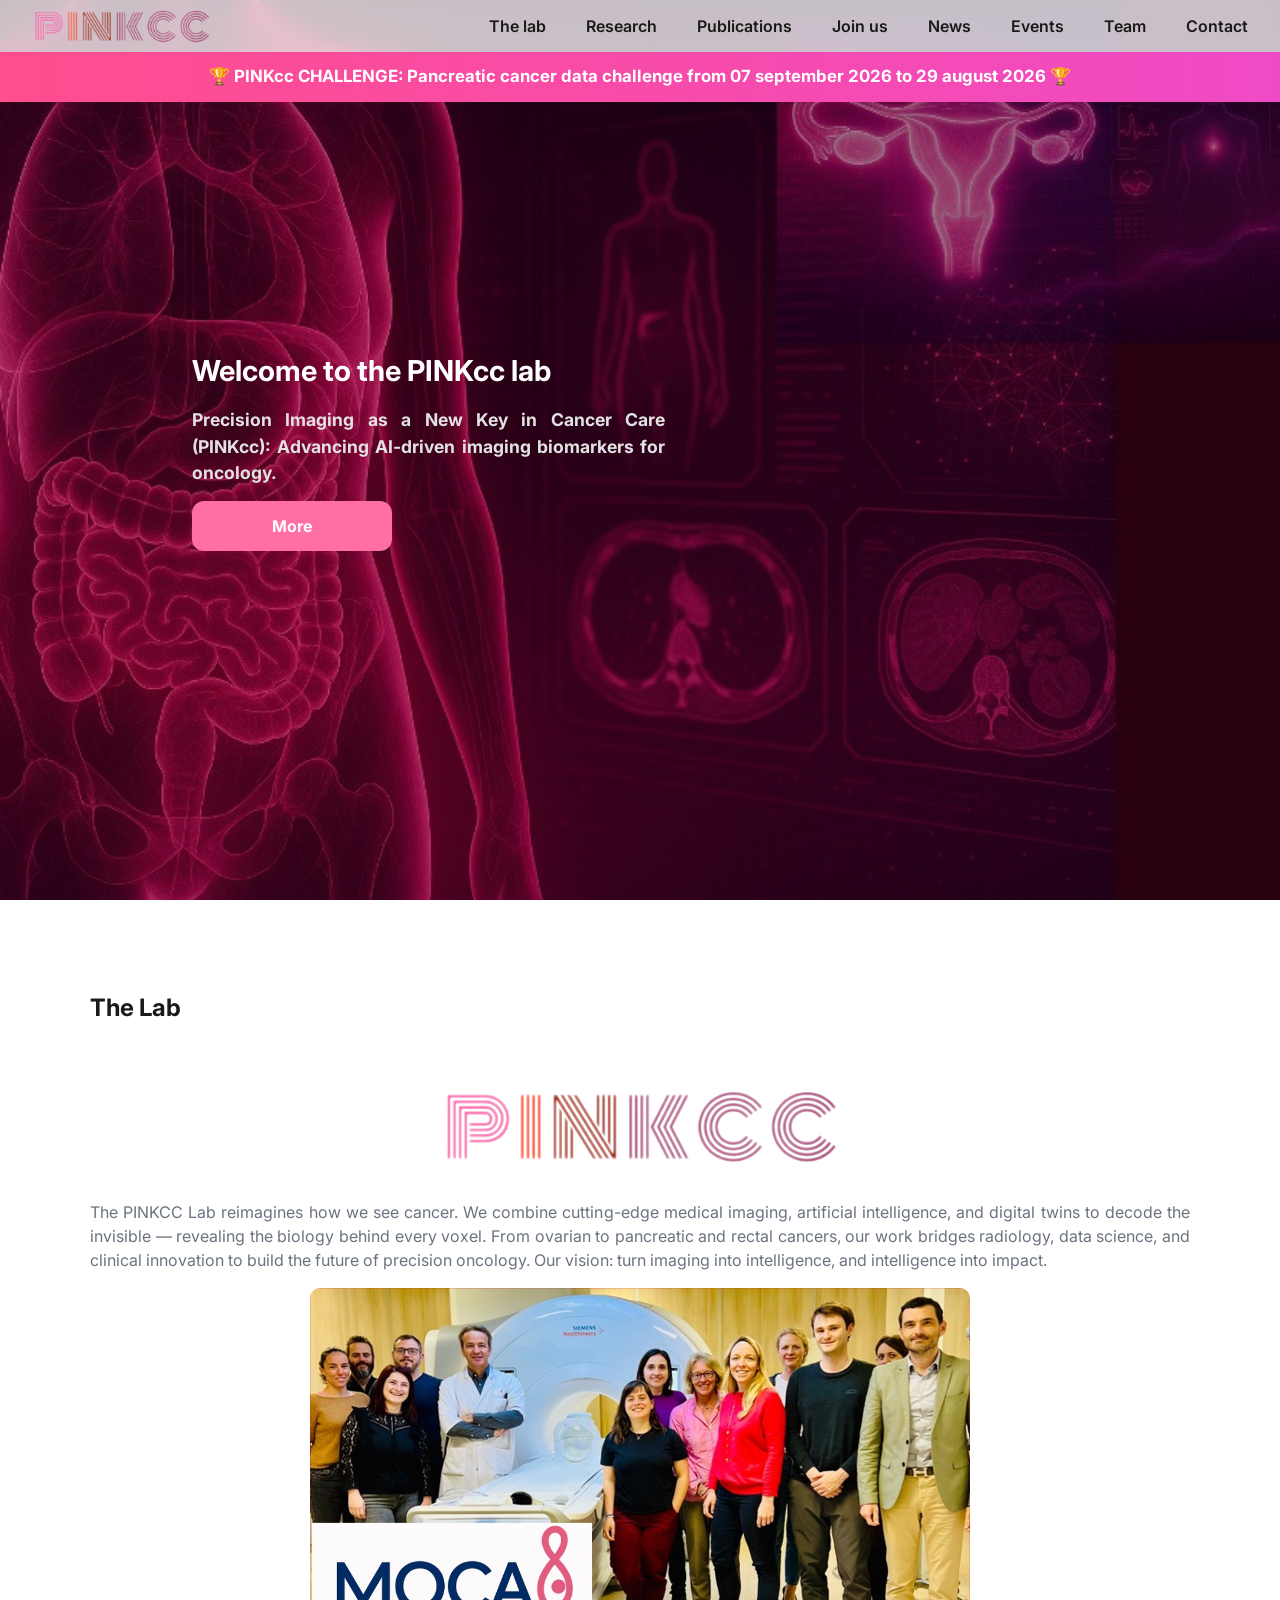
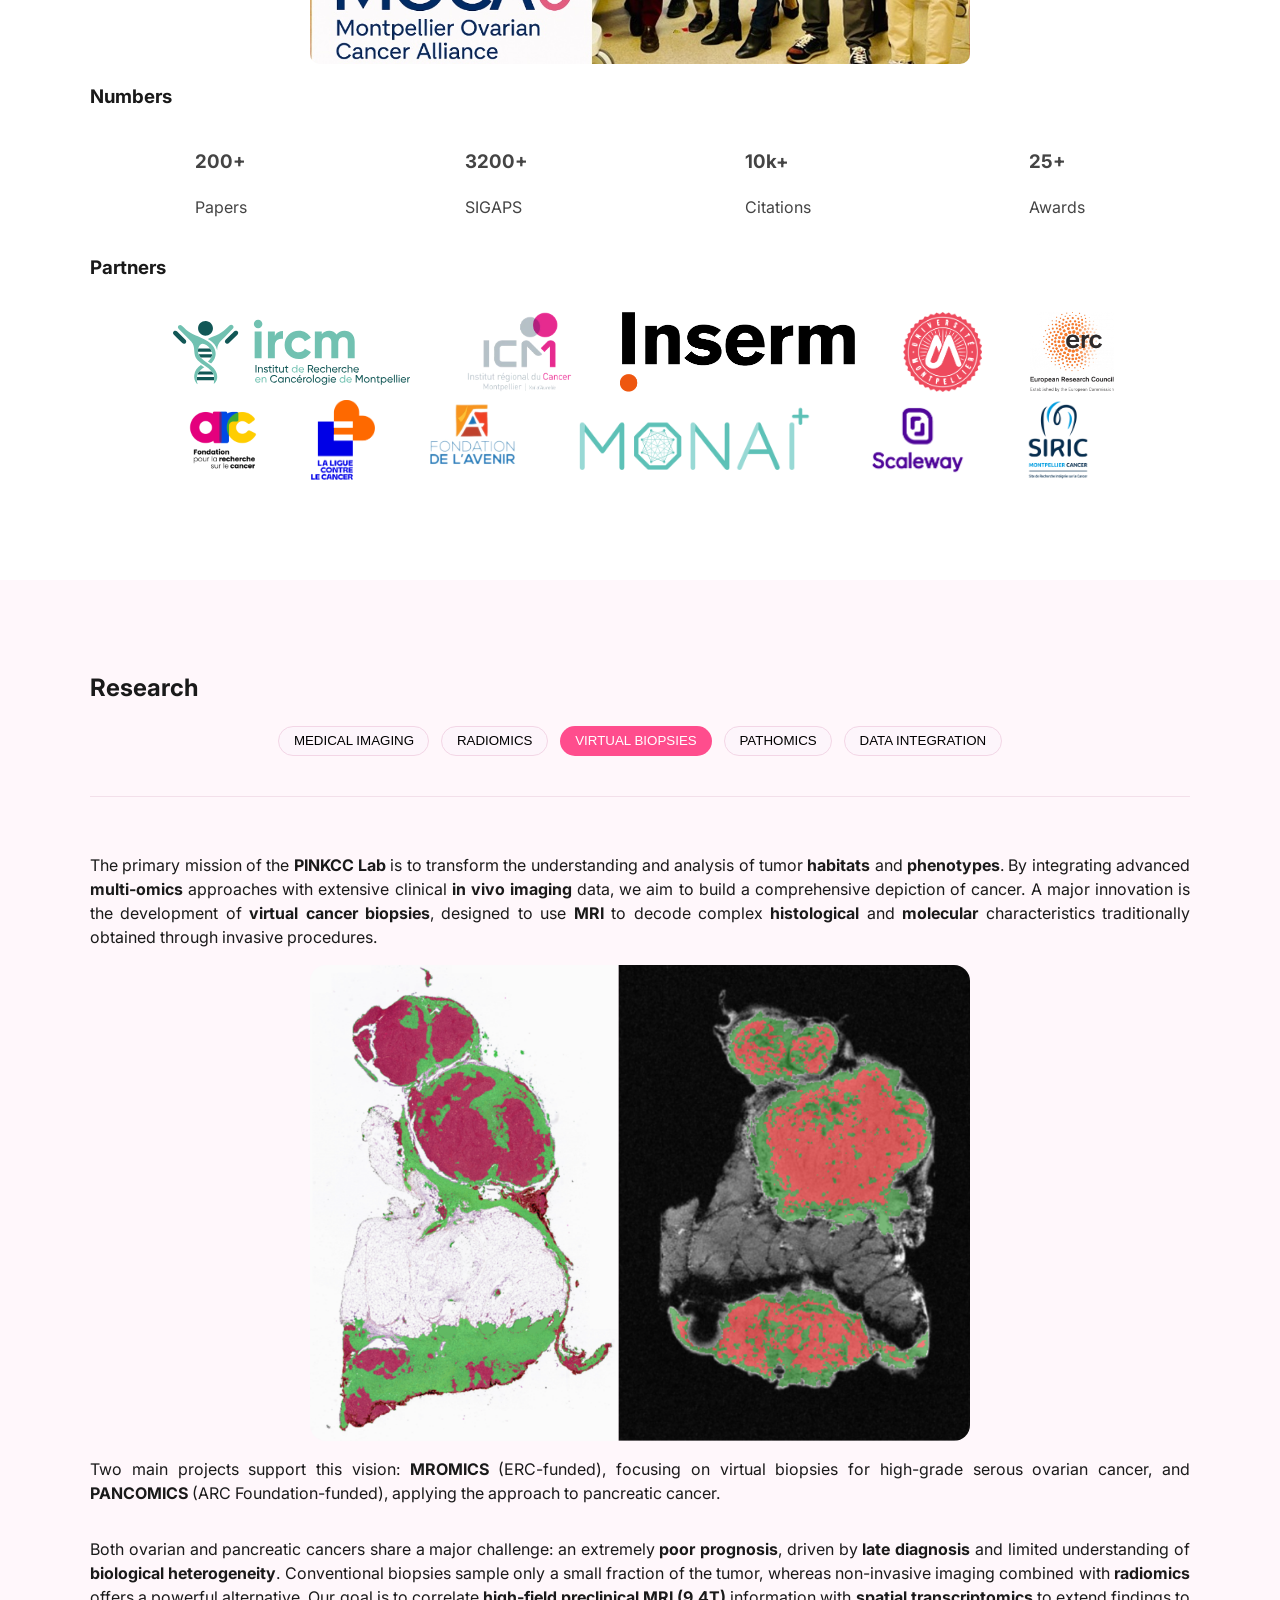
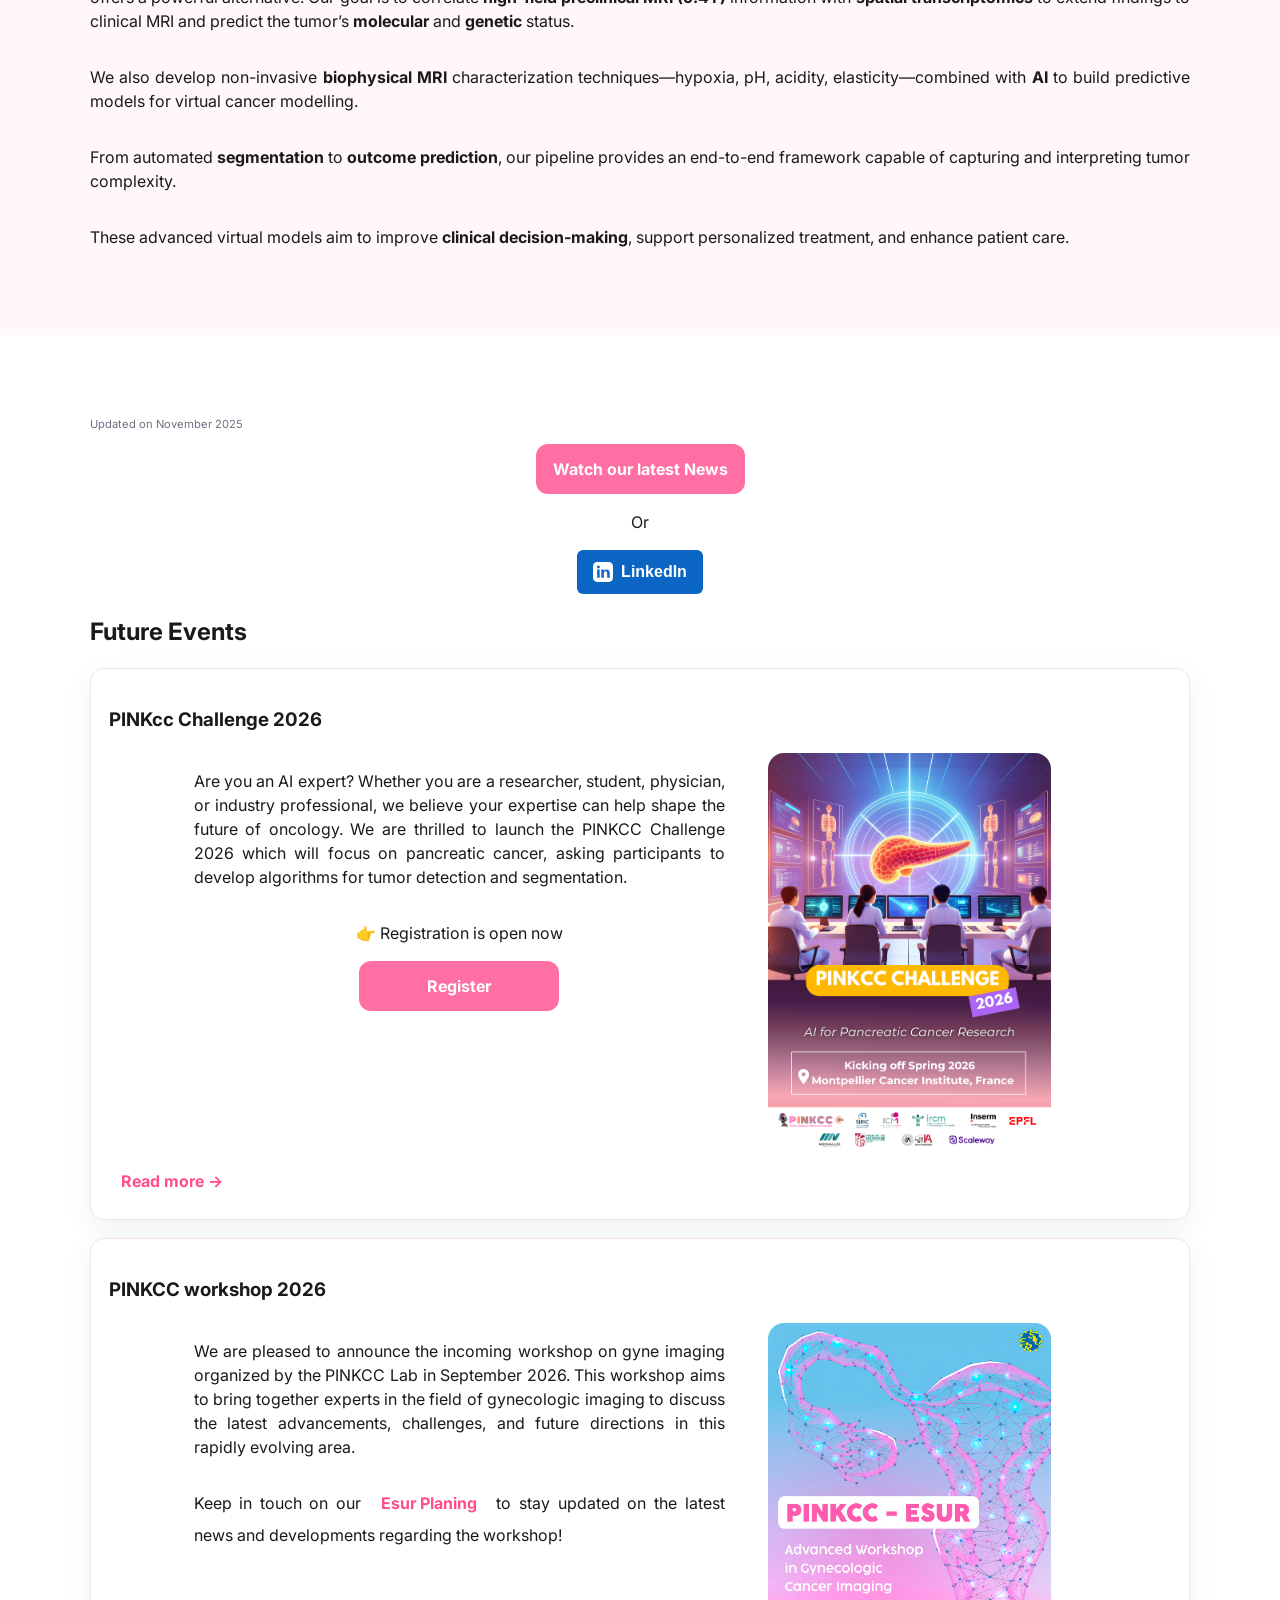
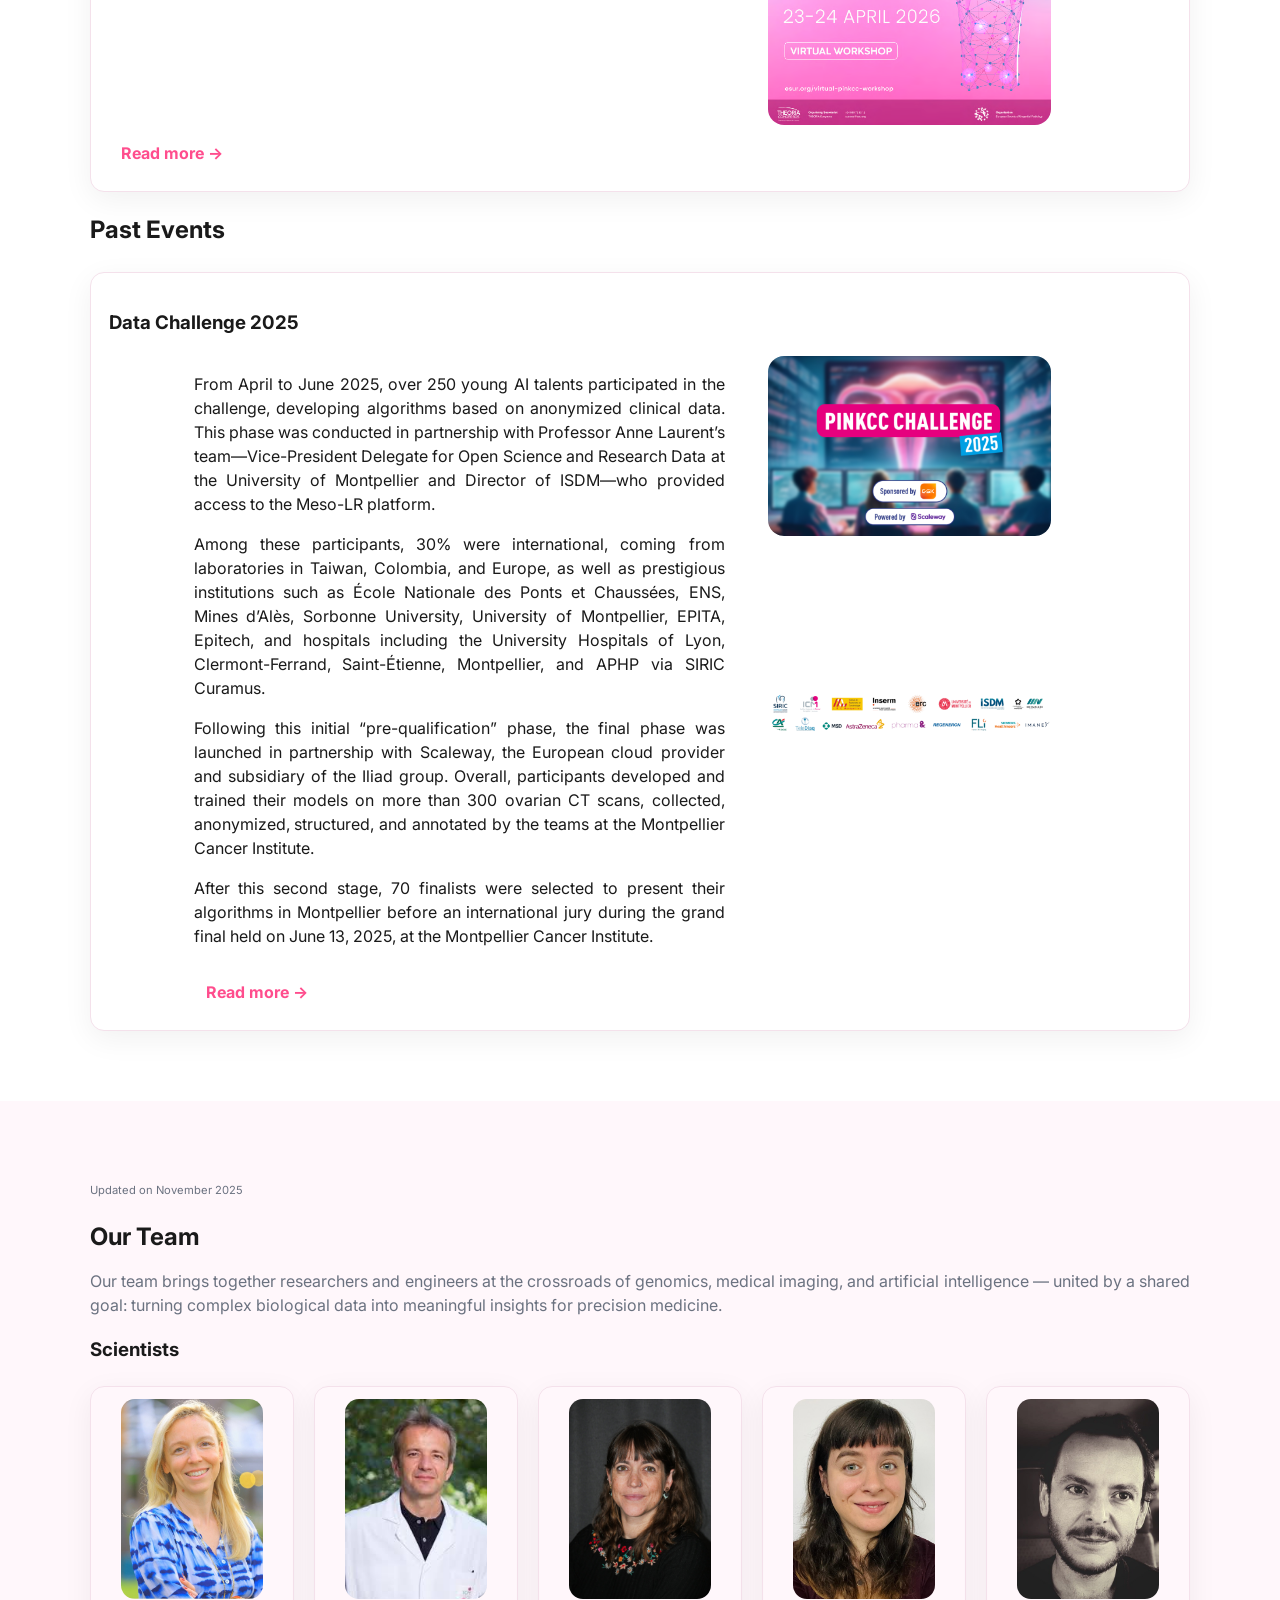
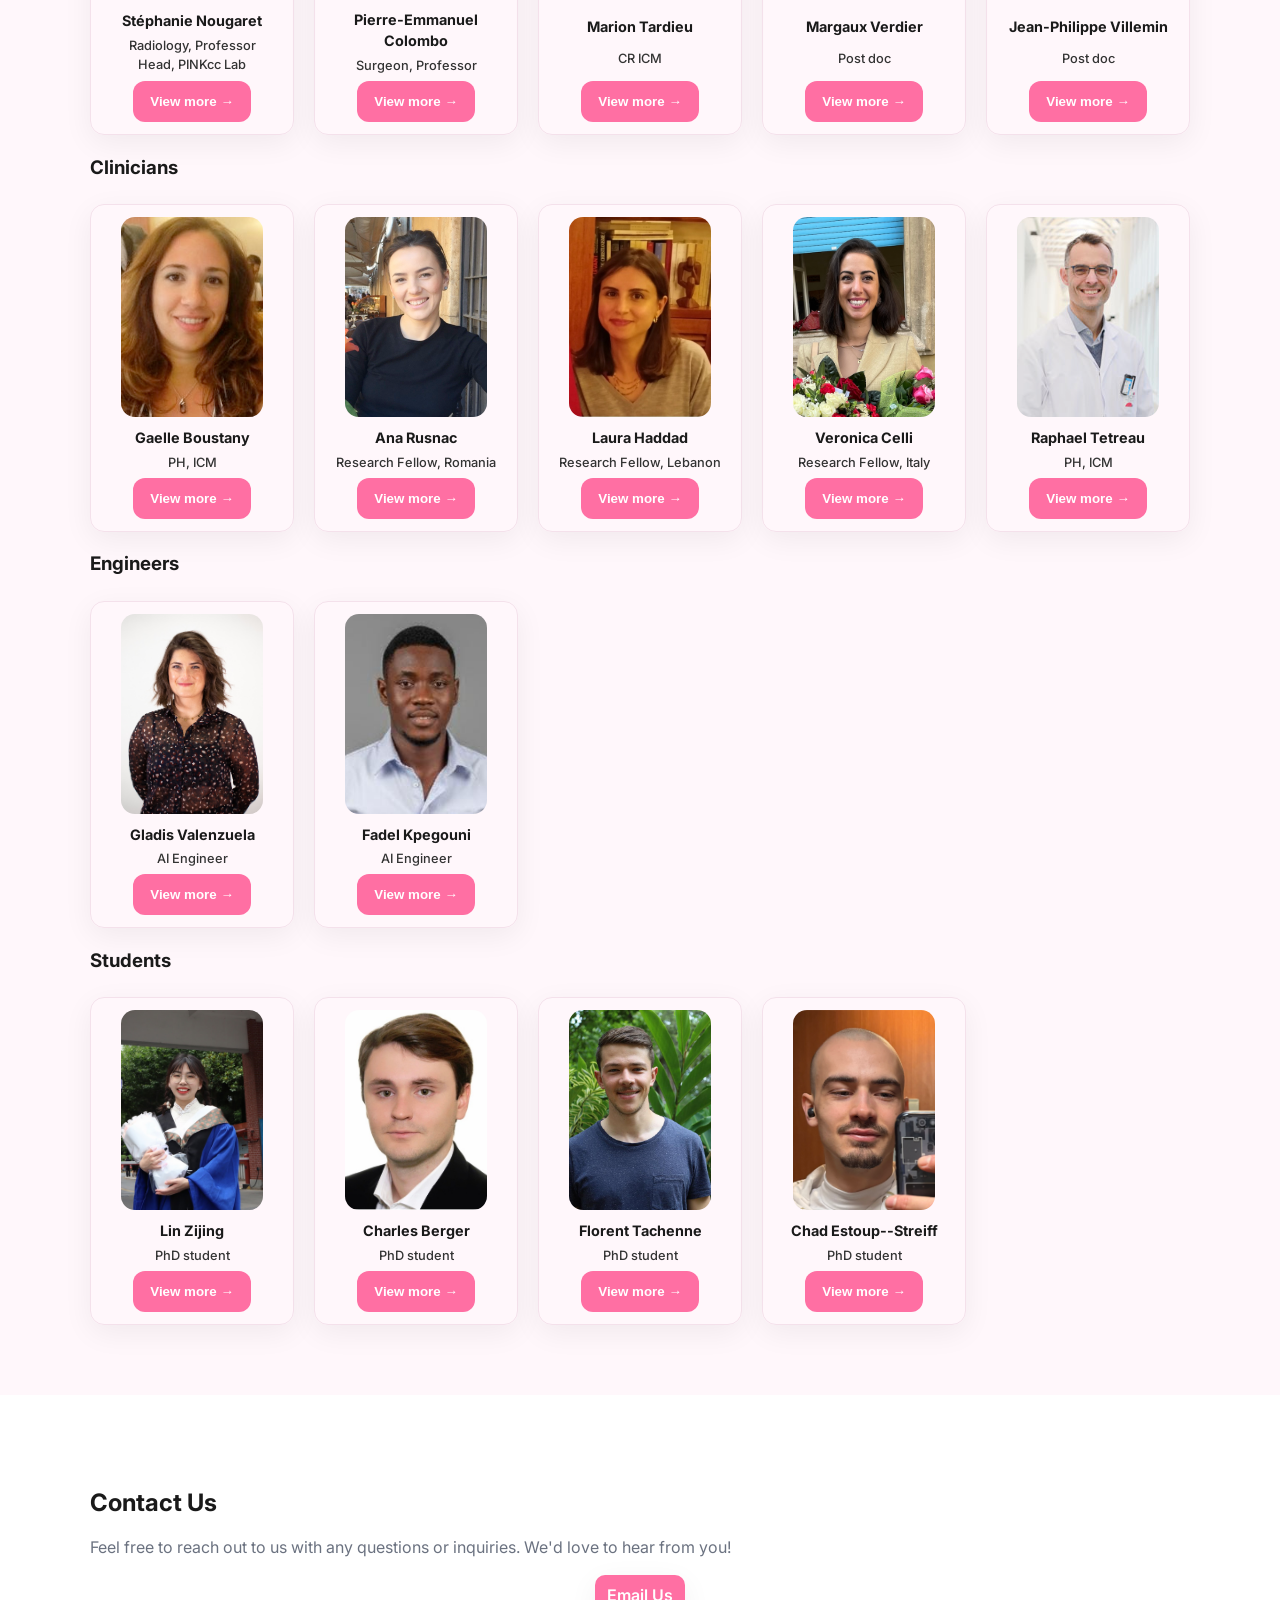
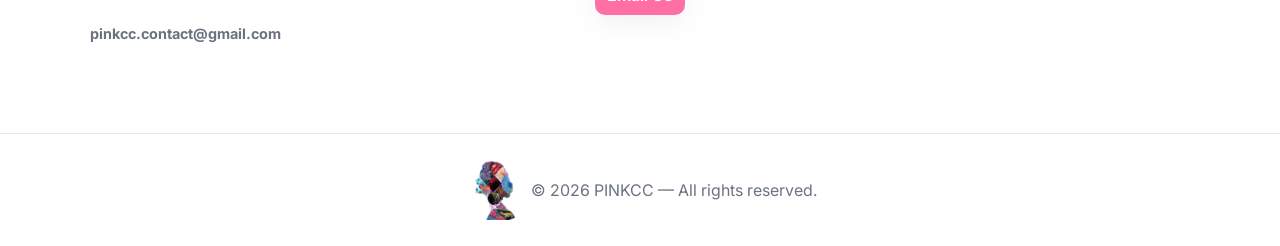
==== commit 7641ba15: "fix css" ====
--- a/web/src/index.html
+++ b/web/src/index.html
@@ -14,6 +14,8 @@
     <link href="https://fonts.googleapis.com/css2?family=Inter:wght@300;400;600;800&display=swap" rel="stylesheet" />
     <link rel="stylesheet" href="assets/css/style.css" />
     <link rel="stylesheet" href="assets/css/work.css" />
+    <link rel="stylesheet" href="assets/css/events.css" />
+    <link rel="stylesheet" href="assets/css/team.css" />
     <script src="assets/js/script.js" defer></script>
     <script src="assets/js/work.js" defer></script>
 </head>
@@ -36,7 +38,8 @@
                 <a target="_blank"
                     href="https://www.notion.so/Careers-2a7b1f338a7f8043928ece398769c497?source=pinkcc_website">
                     Join us</a>
-                <a href="https://www.notion.so/News-of-the-PINKCC-2d8b1f338a7f80818218f5f7cbb8042c?source=pinkcc_website">News</a>
+                <a
+                    href="https://www.notion.so/News-of-the-PINKCC-2d8b1f338a7f80818218f5f7cbb8042c?source=pinkcc_website">News</a>
                 <a href="#events">Events</a>
                 <a href="#team">Team</a>
                 <a href="#contact">Contact</a>
@@ -335,7 +338,8 @@
         <div class="container">
             <p class="muted" style="font-size: 0.7rem;">Updated on November 2025</p>
             <div class="centered">
-                <a href="https://www.notion.so/News-of-the-PINKCC-2d8b1f338a7f80818218f5f7cbb8042c?source=pinkcc_website" class="btn primary">Watch our latest News</a>
+                <a href="https://www.notion.so/News-of-the-PINKCC-2d8b1f338a7f80818218f5f7cbb8042c?source=pinkcc_website"
+                    class="btn primary">Watch our latest News</a>
                 <p>Or</p>
                 <a class="linkedin-btn" href="https://www.linkedin.com/in/stephanie-nougaret-a03831216/"
                     target="_blank">
@@ -359,21 +363,23 @@
             <ol class="pub-list">
                 <li id="pinkcc-challenge">
                     <h3>PINKcc Challenge 2026</h3>
-                    <div class="inline no-wrap top">
-                        <div>
+                    <div class="centered inline top">
+                        <div class="half-width">
                             <p>
                                 Are you an AI expert? Whether you are a researcher, student, physician, or industry
                                 professional, we believe your expertise can help shape the future of oncology. We are
                                 thrilled to launch the PINKCC Challenge 2026 which will focus on pancreatic cancer,
                                 asking participants to develop algorithms for tumor detection and segmentation.
                             </p>
-                            <p>
-                                👉 Registration is open now
-                            </p>
-                            <a href="https://docs.google.com/forms/d/e/1FAIpQLSf7kTlOuO_1YN7_J6RLIfUvwhWTMnufalVQEggB7MjTyFFG-Q/viewform"
-                                class="btn primary" style="min-width: 200px">Register</a>
+                            <div class="centered">
+                                <p>
+                                    👉 Registration is open now
+                                </p>
+                                <a href="https://docs.google.com/forms/d/e/1FAIpQLSf7kTlOuO_1YN7_J6RLIfUvwhWTMnufalVQEggB7MjTyFFG-Q/viewform"
+                                    class="btn primary" style="min-width: 200px">Register</a>
+                            </div>
                         </div>
-                        <div class="centered star">
+                        <div class="third-width centered">
                             <img src="assets/img/events/pinkcc2026.png" width="300px"
                                 alt="Data Challenge 2026 Banner" />
                         </div>
@@ -382,9 +388,8 @@
                 </li>
                 <li>
                     <h3>PINKCC workshop 2026</h3>
-                    <div class="inline no-wrap top">
-                        <div>
-
+                    <div class="centered inline top">
+                        <div class="half-width">
                             <p>
                                 We are pleased to announce the incoming workshop on gyne imaging
                                 organized by the PINKCC Lab in September 2026. This workshop aims to bring together
@@ -399,7 +404,7 @@
                                 the workshop!
                             </p>
                         </div>
-                        <div class="centered">
+                        <div class="third-width centered">
                             <img src="assets/img/events/workshop2026.png" width="300px"
                                 alt="PINKCC Workshop 2026 Banner" />
                         </div>
@@ -411,45 +416,55 @@
             <ol class="pub-list">
                 <li>
                     <h3>Data Challenge 2025</h3>
-                    <p>
-                        From April to June 2025, over 250 young AI talents participated in the challenge, developing
-                        algorithms based on anonymized clinical data. This phase was conducted in partnership
-                        with Professor Anne Laurent’s team—Vice-President Delegate for Open Science and Research
-                        Data at the University of Montpellier and Director of ISDM—who provided access to the
-                        Meso-LR platform.
-                    </p>
-                    <p>
-                        Among these participants, 30% were international, coming from laboratories in Taiwan,
-                        Colombia, and Europe, as well as prestigious institutions such as École Nationale des Ponts
-                        et Chaussées, ENS, Mines d’Alès, Sorbonne University, University of Montpellier, EPITA,
-                        Epitech, and hospitals including the University Hospitals of Lyon, Clermont-Ferrand,
-                        Saint-Étienne, Montpellier, and APHP via SIRIC Curamus.
-                    </p>
-                    <p>
-                        Following this initial “pre-qualification” phase, the final phase was launched in
-                        partnership with Scaleway, the European cloud provider and subsidiary of the Iliad group.
-                        Overall, participants developed and trained their models on more than 300 ovarian CT scans,
-                        collected, anonymized, structured, and annotated by the teams at the Montpellier Cancer
-                        Institute.
-                    </p>
-                    <p>
-                        After this second stage, 70 finalists were selected to present their algorithms in
-                        Montpellier before an international jury during the grand final held on June 13, 2025, at
-                        the Montpellier Cancer Institute.
-                    </p>
-                    <div class="centered">
-                        <div class="centered inline">
-                            <img src="assets/img/events/pinkcc2025.png" width="45%" alt="Data Challenge 2025 Banner" />
-                            <iframe
-                                src="https://www.youtube.com/embed/zhzNzEtxEJg?si=nzCdjyaQ-ZgfPr0I"
-                                title="YouTube video player" frameborder="0"
-                                allow="accelerometer; autoplay; clipboard-write; encrypted-media; gyroscope; picture-in-picture; web-share"
-                                referrerpolicy="strict-origin-when-cross-origin" allowfullscreen></iframe>
+                    <div class="centered inline top">
+                        <div class="half-width">
+
+                            <p>
+                                From April to June 2025, over 250 young AI talents participated in the challenge,
+                                developing
+                                algorithms based on anonymized clinical data. This phase was conducted in partnership
+                                with Professor Anne Laurent’s team—Vice-President Delegate for Open Science and Research
+                                Data at the University of Montpellier and Director of ISDM—who provided access to the
+                                Meso-LR platform.
+                            </p>
+                            <p>
+                                Among these participants, 30% were international, coming from laboratories in Taiwan,
+                                Colombia, and Europe, as well as prestigious institutions such as École Nationale des
+                                Ponts
+                                et Chaussées, ENS, Mines d’Alès, Sorbonne University, University of Montpellier, EPITA,
+                                Epitech, and hospitals including the University Hospitals of Lyon, Clermont-Ferrand,
+                                Saint-Étienne, Montpellier, and APHP via SIRIC Curamus.
+                            </p>
+                            <p>
+                                Following this initial “pre-qualification” phase, the final phase was launched in
+                                partnership with Scaleway, the European cloud provider and subsidiary of the Iliad
+                                group.
+                                Overall, participants developed and trained their models on more than 300 ovarian CT
+                                scans,
+                                collected, anonymized, structured, and annotated by the teams at the Montpellier Cancer
+                                Institute.
+                            </p>
+                            <p>
+                                After this second stage, 70 finalists were selected to present their algorithms in
+                                Montpellier before an international jury during the grand final held on June 13, 2025,
+                                at
+                                the Montpellier Cancer Institute.
+                            </p>
+                            <a target="_blank" href="https://montpellier-cancer.com/pinkcc-challenge-2025/"
+                                class="link">Read
+                                more →</a>
                         </div>
-                        <img src="assets/img/events/pinkcc2025_partners.png" alt="Data Challenge 2025 Partners" />
-                    </div>
-                    <a target="_blank" href="https://montpellier-cancer.com/pinkcc-challenge-2025/" class="link">Read
-                        more →</a>
+                        <div class="third-width centered">
+                            <div class="centered inline">
+                                <img src="assets/img/events/pinkcc2025.png" alt="Data Challenge 2025 Banner" />
+                                <iframe src="https://www.youtube.com/embed/zhzNzEtxEJg?si=nzCdjyaQ-ZgfPr0I"
+                                    title="YouTube video player" frameborder="0"
+                                    allow="accelerometer; autoplay; clipboard-write; encrypted-media; gyroscope; picture-in-picture; web-share"
+                                    referrerpolicy="strict-origin-when-cross-origin" allowfullscreen></iframe>
+                            </div>
+                            <img src="assets/img/events/pinkcc2025_partners.png" alt="Data Challenge 2025 Partners" />
+                        </div>
+                    </div>
                 </li>
             </ol>
         </div>
@@ -922,7 +937,8 @@
                     </div>
 
                     <h3>Stéphanie Nougaret</h3>
-                    <p class="muted"> Radiologist and Professor • Head, PINKcc Lab • Institut du Cancer de Montpellier</p>
+                    <p class="muted"> Radiologist and Professor • Head, PINKcc Lab • Institut du Cancer de Montpellier
+                    </p>
 
                     <h4>Who I Am</h4>
                     <p>
--- a/web/src/assets/css/style.css
+++ b/web/src/assets/css/style.css
@@ -319,53 +319,6 @@
   margin-top: -6px;
 }
 
-/* Cards grid */
-.grid.cards {
-  margin-top: 26px;
-  display: grid;
-  gap: 20px;
-  grid-template-columns: repeat(3, 1fr);
-}
-@media (max-width: 960px) {
-  .grid.cards {
-    grid-template-columns: repeat(2, 1fr);
-  }
-}
-@media (max-width: 640px) {
-  .hero-inner {
-    grid-template-columns: 1fr;
-  }
-  .grid.cards {
-    grid-template-columns: 1fr;
-  }
-}
-
-.card {
-  background: var(--card);
-  border: 1px solid #f4e1eb;
-  border-radius: var(--radius);
-  overflow: hidden;
-  box-shadow: var(--shadow);
-  transition: transform 0.2s ease, box-shadow 0.2s ease;
-}
-.card:hover {
-  transform: translateY(-3px);
-  box-shadow: 0 12px 40px rgba(0, 0, 0, 0.08);
-}
-.card img {
-  width: 100%;
-  height: 210px;
-  object-fit: cover;
-}
-.card-body {
-  padding: 16px;
-}
-.card h3 {
-  margin: 6px 0 8px;
-}
-.muted {
-  color: var(--muted);
-}
 .link {
   display: inline-block;
   margin-top: 8px;
@@ -375,74 +328,6 @@
 }
 .link:hover {
   text-decoration: underline;
-}
-
-/* Publications */
-.pub-list {
-  display: grid;
-  gap: 18px;
-  counter-reset: item;
-  margin: 24px 0 0;
-  padding: 0;
-}
-.pub-list > li {
-  list-style: none;
-  padding: 18px;
-  border: 1px solid #f4e1eb;
-  border-radius: 14px;
-  background: #fff;
-  box-shadow: var(--shadow);
-}
-
-/* Team */
-.grid.team {
-  display: grid;
-  gap: 20px;
-  grid-template-columns: repeat(5, 1fr);
-  margin-top: 22px;
-}
-@media (max-width: 960px) {
-  .grid.team {
-    grid-template-columns: repeat(3, 1fr);
-  }
-}
-@media (max-width: 640px) {
-  .grid.team {
-    grid-template-columns: repeat(2, 1fr);
-  }
-}
-.person {
-  border: 1px solid #f4e1eb;
-  border-radius: 14px;
-  box-shadow: var(--shadow);
-  padding: 12px;
-  height: 100%;
-  width: 100%;
-
-  display: flex;
-  flex-direction: column;
-  align-items: center;
-  justify-content: space-between;
-}
-.person img {
-  width: 100%;
-  height: 200px;
-  object-fit: cover;
-  border-radius: 14px;
-}
-.person h3 {
-  font-size: 0.9rem;
-  margin: 10px 0 4px;
-  text-align: center;
-}
-.person p {
-  font-size: 0.8rem;
-}
-.role {
-  text-align: center;
-  font-weight: 500;
-  color: #333;
-  margin: 0 0 6px;
 }
 
 /* Footer */
@@ -454,70 +339,6 @@
   background: #fff;
 }
 
-/* Modal */
-.modal {
-  position: fixed;
-  inset: 0;
-  background: rgba(0, 0, 0, 0.45);
-  display: grid;
-  place-items: center;
-  opacity: 0;
-  pointer-events: none;
-  transition: opacity 0.2s ease;
-  z-index: 60;
-  padding: 40px;
-}
-.modal.open {
-  opacity: 1;
-  pointer-events: auto;
-}
-body.modal-open {
-  overflow: hidden;
-}
-.modal-dialog {
-  width: min(900px, 92vw);
-  max-height: 90vh;
-  overflow: auto;
-  background: #fff;
-  border: 1px solid #f4e1eb;
-  border-radius: 20px;
-  box-shadow: 0 12px 40px rgba(0, 0, 0, 0.18);
-  display: grid;
-  grid-template-columns: 1fr 1fr;
-  position: relative;
-}
-.modal-media img {
-  width: 100%;
-  height: 100%;
-  object-fit: cover;
-  border-top-left-radius: 20px;
-  border-bottom-left-radius: 20px;
-}
-.modal-content {
-  padding: 22px;
-}
-.modal-close {
-  position: absolute;
-  top: 10px;
-  right: 10px;
-  border: 0;
-  background: #fff;
-  width: 36px;
-  height: 36px;
-  border-radius: 10px;
-  cursor: pointer;
-}
-@media (max-width: 820px) {
-  .modal-dialog {
-    grid-template-columns: 1fr;
-    width: auto;
-  }
-  .modal-media img {
-    border-bottom-left-radius: 0;
-    border-top-right-radius: 20px;
-  }
-}
-
 .centered {
   display: flex;
   flex-direction: column;
@@ -539,6 +360,36 @@
 
 .top, .start {
   align-items: flex-start;
+}
+
+.bottom, .end {
+  align-items: flex-end;
+}
+
+.quarter-width {
+  max-width: 25%;
+}
+
+.third-width {
+  max-width: 33.33%;
+}
+
+.half-width {
+  max-width: 50%;
+}
+
+@media (max-width: 820px) {
+    .half-width {
+        max-width: 100%;
+    }
+
+    .third-width {
+        max-width: 66.66%;
+    }
+
+    .quarter-width {
+        max-width: 50%;
+    }
 }
 
 h4 {
@@ -552,23 +403,4 @@
   border: none;
   border-top: 1px solid #f3e0ea;
   margin: 40px 0;
-}
-
-.personhead {
-  width: 50%;
-}
-
-@media (max-width: 820px) {
-  .personhead {
-    width: 80%;
-  }
-
-  p,
-  li {
-    font-size: 0.8rem;
-  }
-}
-
-.hero-stats {
-  justify-content: space-around;
 }
--- a/web/src/assets/css/events.css
+++ b/web/src/assets/css/events.css
@@ -0,0 +1,17 @@
+
+/* Publications */
+.pub-list {
+  display: grid;
+  gap: 18px;
+  counter-reset: item;
+  margin: 24px 0 0;
+  padding: 0;
+}
+.pub-list > li {
+  list-style: none;
+  padding: 18px;
+  border: 1px solid #f4e1eb;
+  border-radius: 14px;
+  background: #fff;
+  box-shadow: var(--shadow);
+}
--- a/web/src/assets/css/team.css
+++ b/web/src/assets/css/team.css
@@ -0,0 +1,139 @@
+.personhead {
+  width: 50%;
+}
+
+@media (max-width: 820px) {
+  .personhead {
+    width: 80%;
+  }
+
+  p,
+  li {
+    font-size: 0.8rem;
+  }
+}
+
+.hero-stats {
+  justify-content: space-around;
+}
+
+.muted {
+  color: var(--muted);
+}
+
+/* Team */
+.grid.team {
+  display: grid;
+  gap: 20px;
+  grid-template-columns: repeat(5, 1fr);
+  margin-top: 22px;
+}
+@media (max-width: 960px) {
+  .grid.team {
+    grid-template-columns: repeat(3, 1fr);
+  }
+}
+@media (max-width: 640px) {
+  .grid.team {
+    grid-template-columns: repeat(2, 1fr);
+  }
+}
+.person {
+  border: 1px solid #f4e1eb;
+  border-radius: 14px;
+  box-shadow: var(--shadow);
+  padding: 12px;
+  height: 100%;
+  width: 100%;
+
+  display: flex;
+  flex-direction: column;
+  align-items: center;
+  justify-content: space-between;
+}
+.person img {
+  width: 100%;
+  height: 200px;
+  object-fit: cover;
+  border-radius: 14px;
+}
+.person h3 {
+  font-size: 0.9rem;
+  margin: 10px 0 4px;
+  text-align: center;
+}
+.person p {
+  font-size: 0.8rem;
+}
+.role {
+  text-align: center;
+  font-weight: 500;
+  color: #333;
+  margin: 0 0 6px;
+}
+
+
+
+/* Modal */
+.modal {
+  position: fixed;
+  inset: 0;
+  background: rgba(0, 0, 0, 0.45);
+  display: grid;
+  place-items: center;
+  opacity: 0;
+  pointer-events: none;
+  transition: opacity 0.2s ease;
+  z-index: 60;
+  padding: 40px;
+}
+.modal.open {
+  opacity: 1;
+  pointer-events: auto;
+}
+body.modal-open {
+  overflow: hidden;
+}
+.modal-dialog {
+  width: min(900px, 92vw);
+  max-height: 90vh;
+  overflow: auto;
+  background: #fff;
+  border: 1px solid #f4e1eb;
+  border-radius: 20px;
+  box-shadow: 0 12px 40px rgba(0, 0, 0, 0.18);
+  display: grid;
+  grid-template-columns: 1fr 1fr;
+  position: relative;
+}
+.modal-media img {
+  width: 100%;
+  height: 100%;
+  object-fit: cover;
+  border-top-left-radius: 20px;
+  border-bottom-left-radius: 20px;
+}
+.modal-content {
+  padding: 22px;
+}
+.modal-close {
+  position: absolute;
+  top: 10px;
+  right: 10px;
+  border: 0;
+  background: #fff;
+  width: 36px;
+  height: 36px;
+  border-radius: 10px;
+  cursor: pointer;
+}
+@media (max-width: 820px) {
+  .modal-dialog {
+    grid-template-columns: 1fr;
+    width: auto;
+  }
+  .modal-media img {
+    border-bottom-left-radius: 0;
+    border-top-right-radius: 20px;
+  }
+}
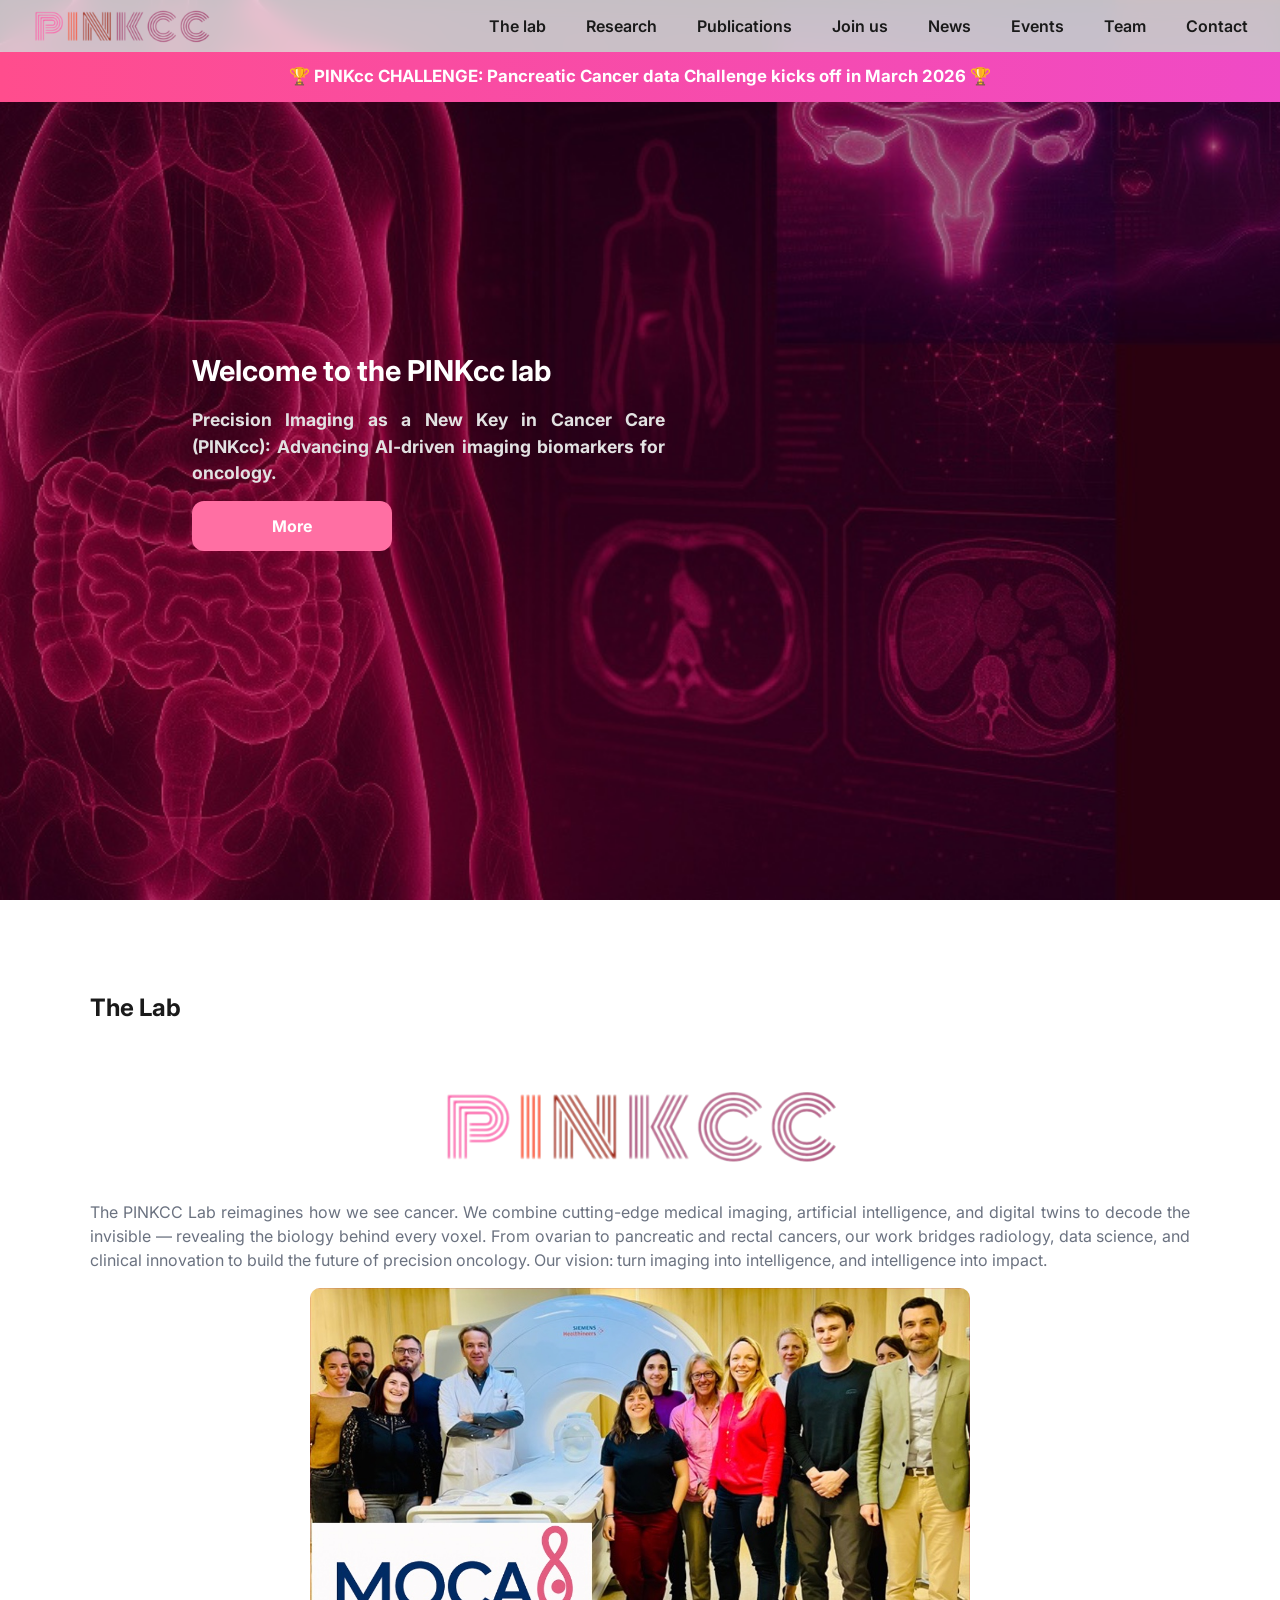
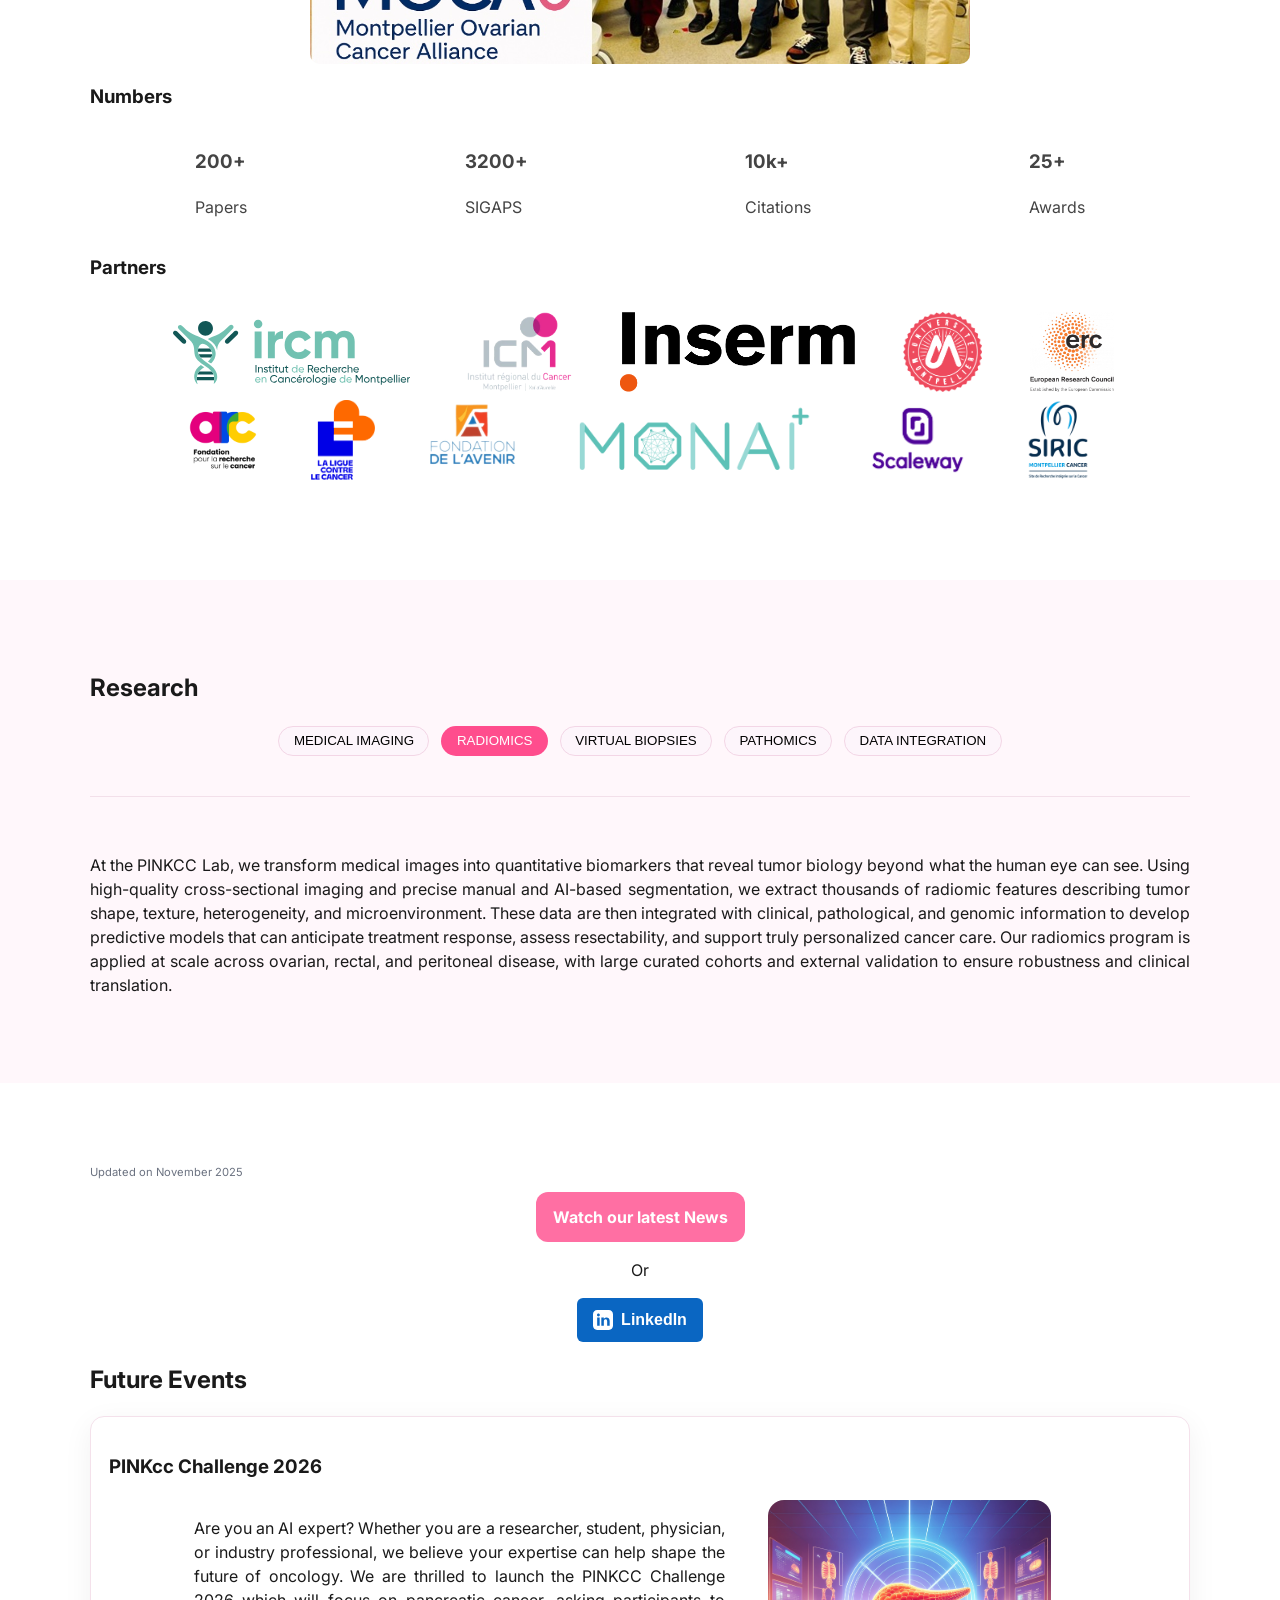
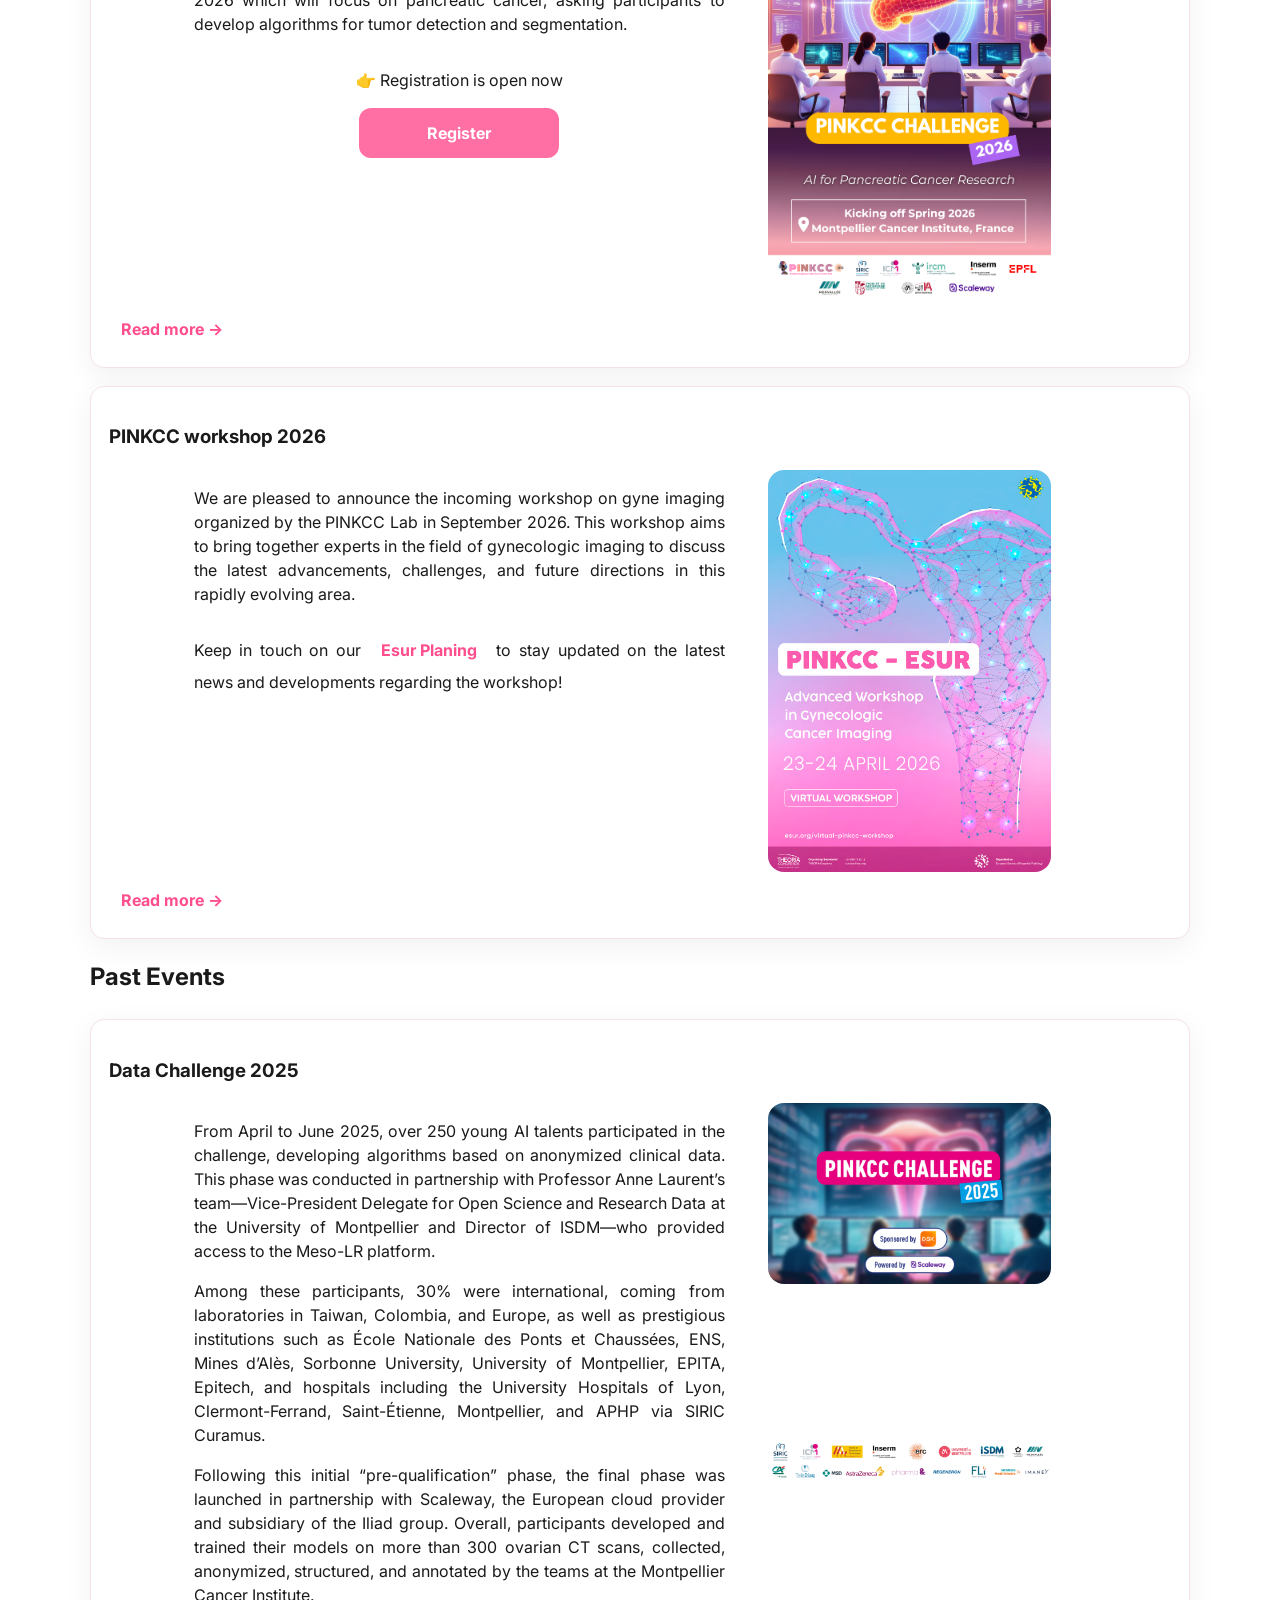
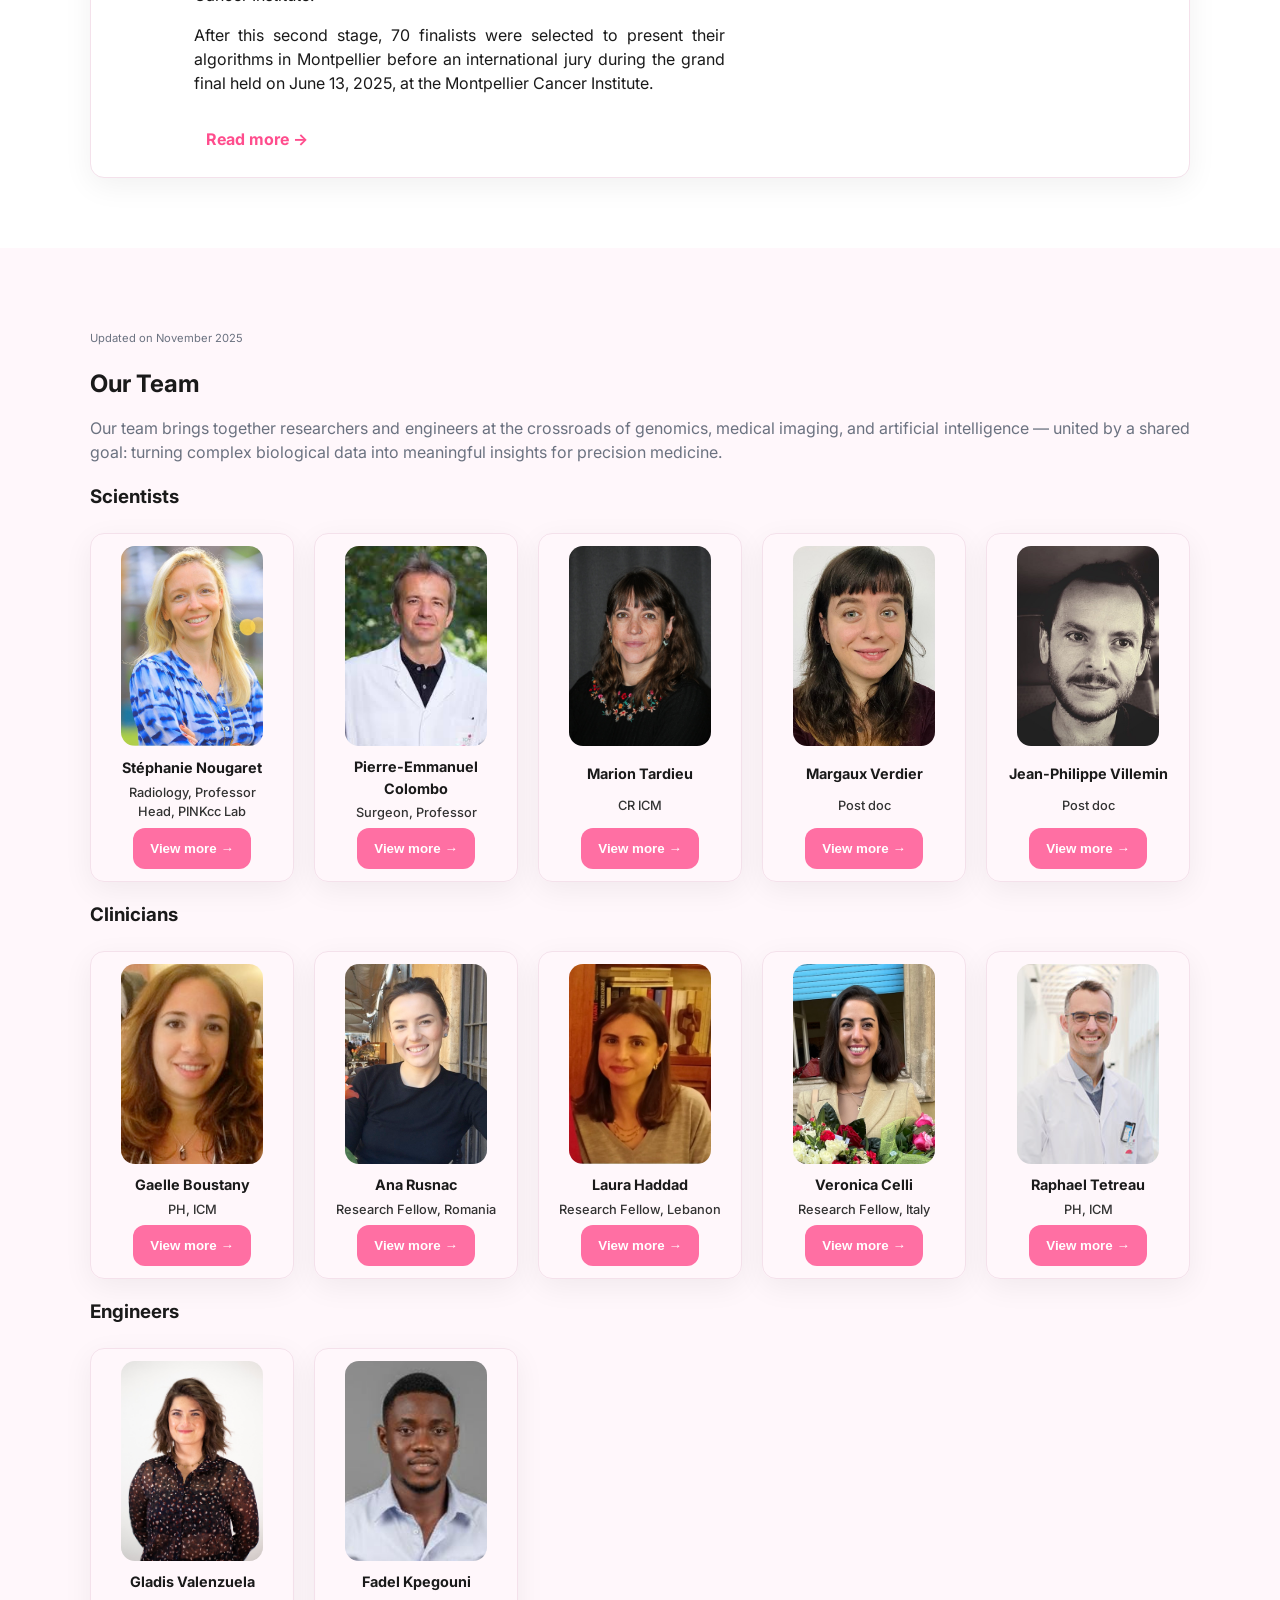
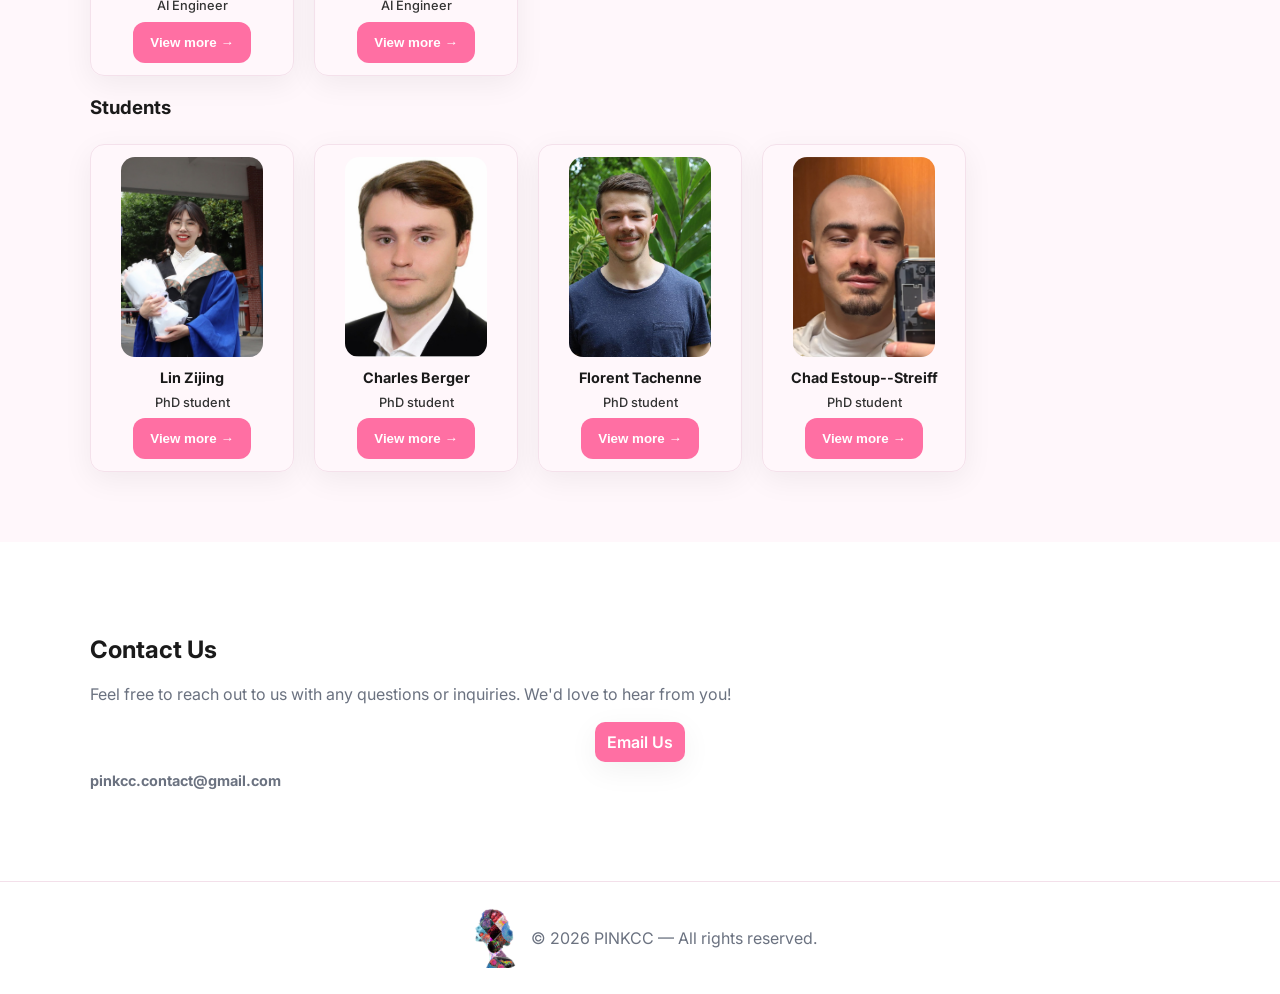
==== commit 5d5cd3b7: "Update banner" ====
--- a/web/src/index.html
+++ b/web/src/index.html
@@ -47,8 +47,8 @@
         </div>
         <a class="banner centered" href="#pinkcc-challenge">
             <h3
-                data-text="🏆 PINKcc CHALLENGE: Pancreatic cancer data challenge from 07 september 2026 to 29 august 2026 🏆">
-                🏆 PINKcc CHALLENGE: Pancreatic cancer data challenge from 07 september 2026 to 29 august 2026 🏆
+                data-text="🏆 PINKcc CHALLENGE: Pancreatic Cancer data Challenge kicks off in March 2026 🏆">
+                🏆 PINKcc CHALLENGE: Pancreatic Cancer data Challenge kicks off in March 2026 🏆
             </h3>
         </a>
     </header>
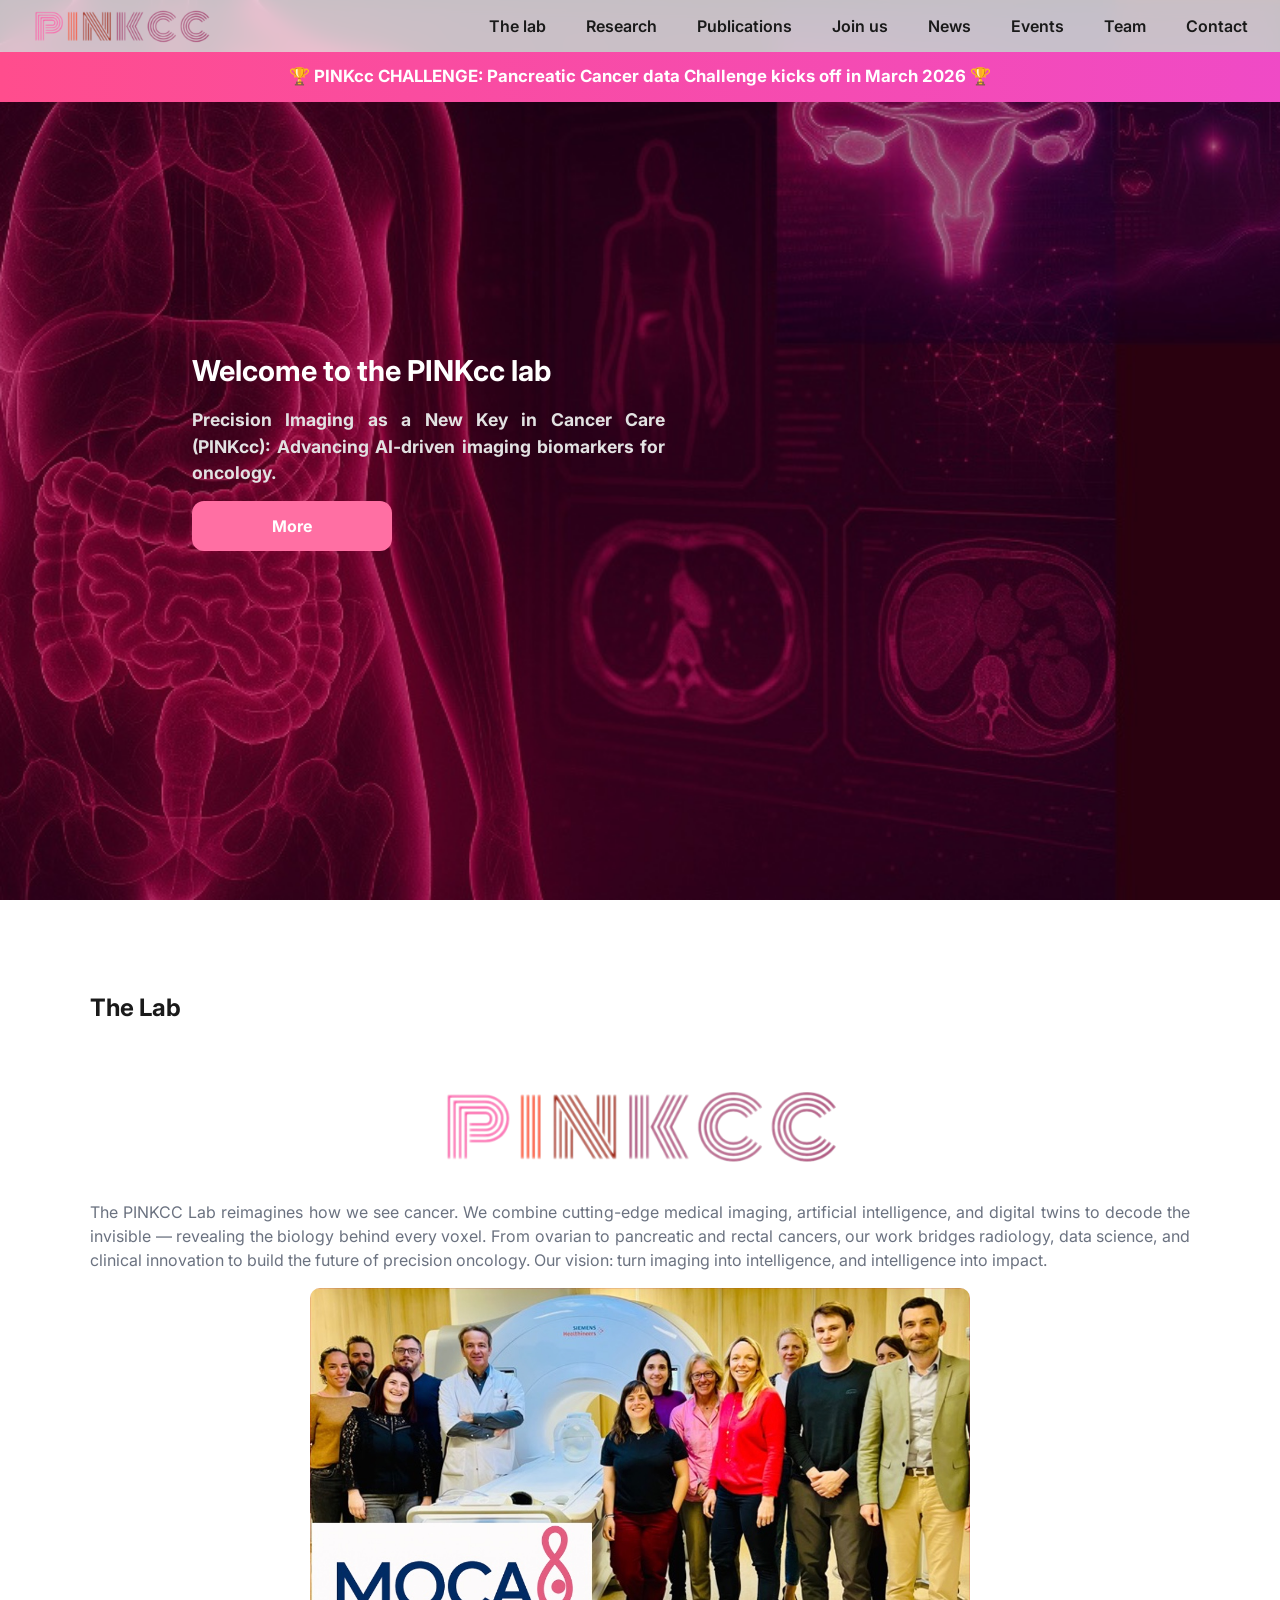
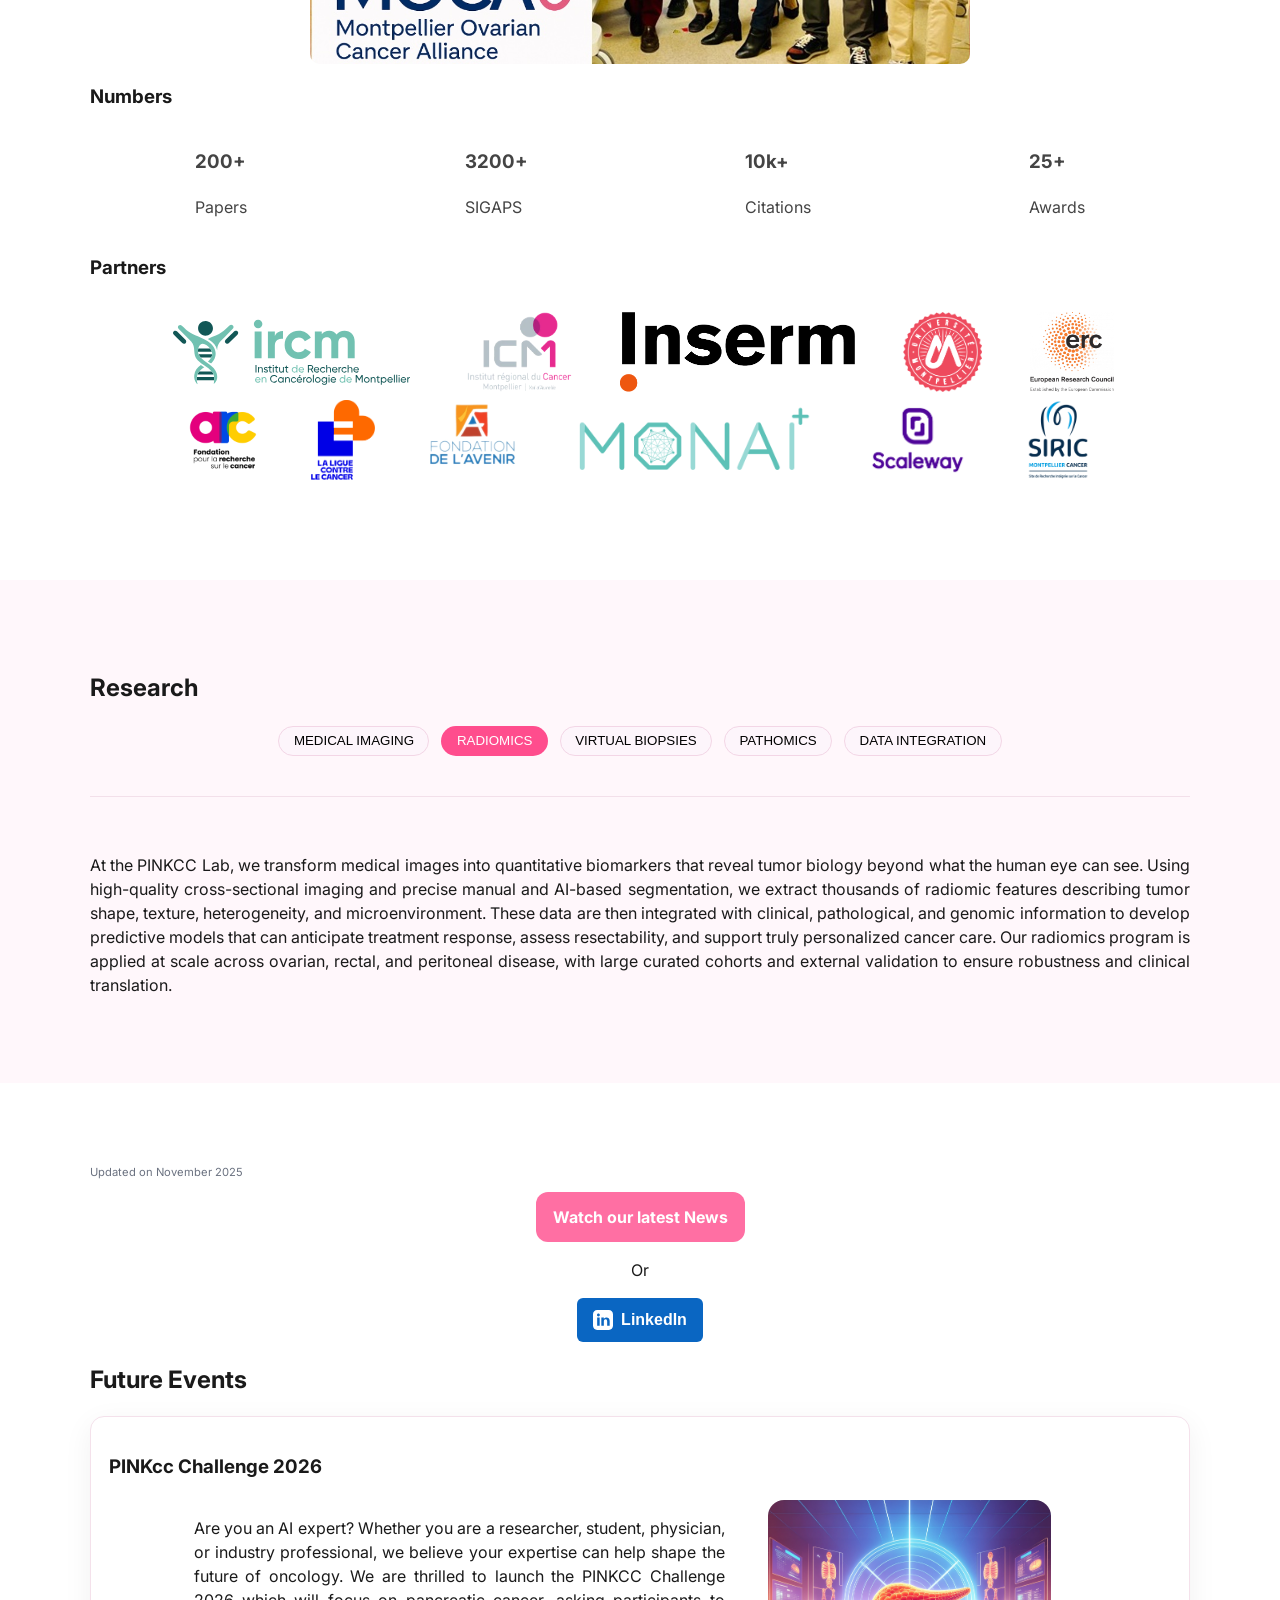
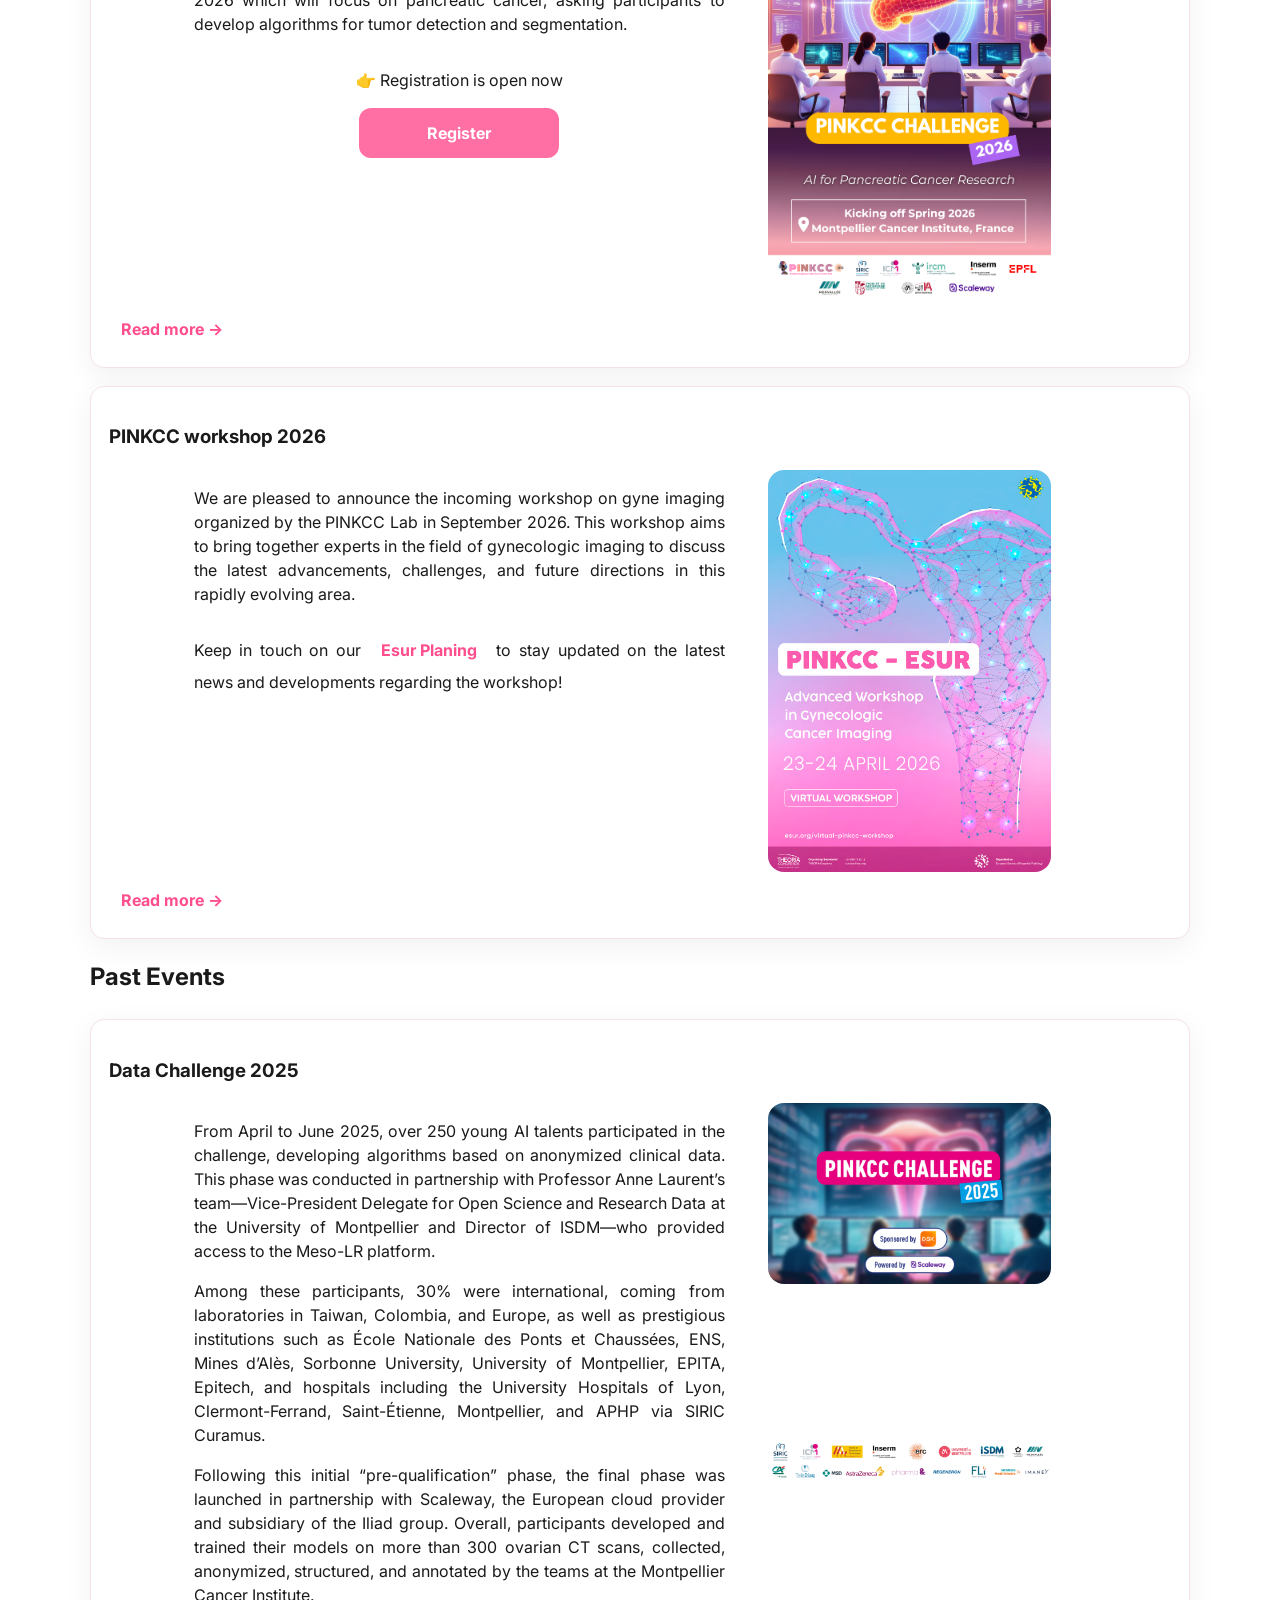
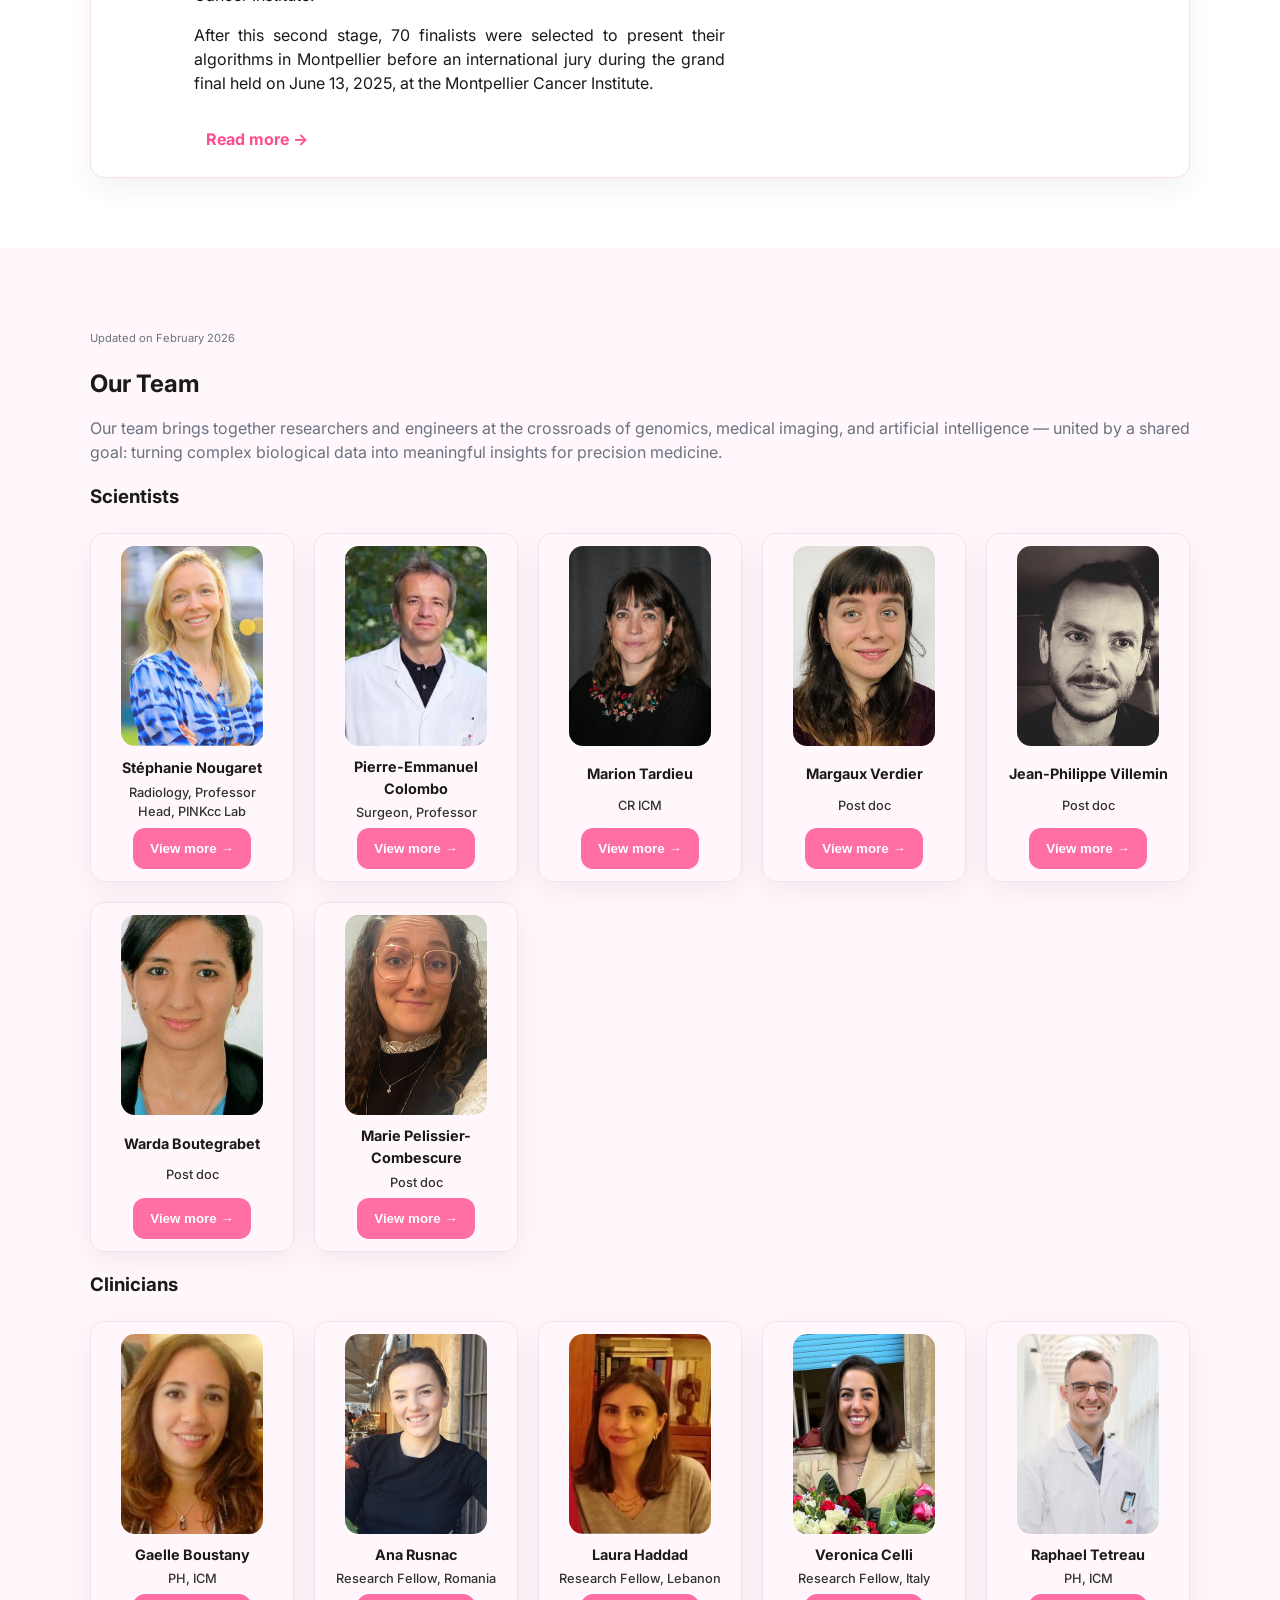
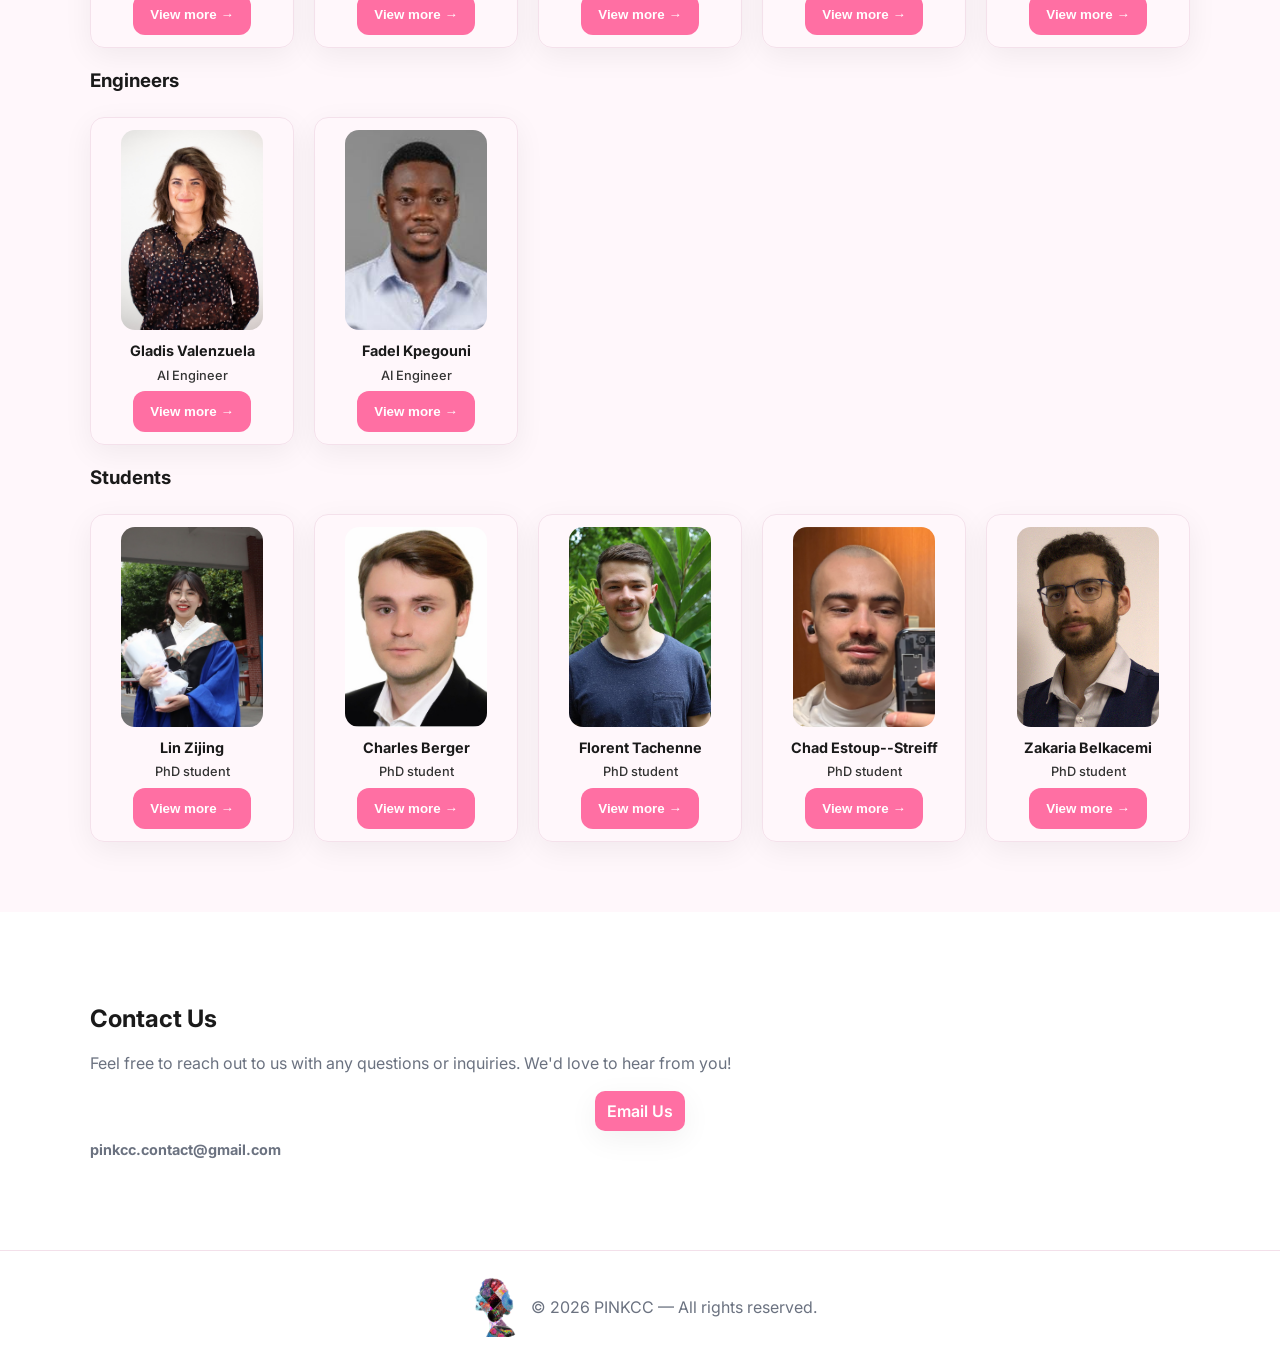
==== commit e7916a2a: "Update team members" ====
--- a/web/src/index.html
+++ b/web/src/index.html
@@ -46,8 +46,7 @@
             </nav>
         </div>
         <a class="banner centered" href="#pinkcc-challenge">
-            <h3
-                data-text="🏆 PINKcc CHALLENGE: Pancreatic Cancer data Challenge kicks off in March 2026 🏆">
+            <h3 data-text="🏆 PINKcc CHALLENGE: Pancreatic Cancer data Challenge kicks off in March 2026 🏆">
                 🏆 PINKcc CHALLENGE: Pancreatic Cancer data Challenge kicks off in March 2026 🏆
             </h3>
         </a>
@@ -473,7 +472,7 @@
     <!-- MARK: Team -->
     <section class="section" id="team" aria-labelledby="team-title">
         <div class="container">
-            <p class="muted" style="font-size: 0.7rem;">Updated on November 2025</p>
+            <p class="muted" style="font-size: 0.7rem;">Updated on February 2026</p>
             <h2 id="team-title">Our Team</h2>
             <p class="section-lead">
                 Our team brings together researchers and engineers at the crossroads of genomics, medical imaging, and
@@ -522,6 +521,22 @@
                         View more →
                     </button>
                 </article>
+                <article class="person">
+                    <img src="assets/img/team/warda/head.jpg" alt="Portrait of Warda Boutegrabet" />
+                    <h3>Warda Boutegrabet</h3>
+                    <p class="role">Post doc</p>
+                    <button class="btn primary open-modal" data-target="#person-warda">
+                        View more →
+                    </button>
+                </article>
+                <article class="person">
+                    <img src="assets/img/team/marie/head.png" alt="Portrait of Marie Pelissier-Combescure  " />
+                    <h3>Marie Pelissier-Combescure </h3>
+                    <p class="role">Post doc</p>
+                    <button class="btn primary open-modal" data-target="#person-marie">
+                        View more →
+                    </button>
+                </article>
             </div>
             <h3>Clinicians</h3>
             <div class="grid team">
@@ -613,7 +628,7 @@
                     </div>
                 </article>
                 <article class="person">
-                    <img src="assets/img/team/charles/head.jpg" alt="Portrait of team member" />
+                    <img src="assets/img/team/charles/head.jpg" alt="Portrait of Charles Berger" />
                     <h3>Charles Berger</h3>
                     <p class="role">PhD student</p>
                     <div class="centered">
@@ -638,6 +653,16 @@
                     <p class="role">PhD student</p>
                     <div class="centered">
                         <button class="btn primary open-modal" data-target="#person-chad">
+                            View more →
+                        </button>
+                    </div>
+                </article>
+                <article class="person">
+                    <img src="assets/img/team/zakaria/head.png" alt="Portrait of Zakaria Belkacemi" />
+                    <h3>Zakaria Belkacemi</h3>
+                    <p class="role">PhD student</p>
+                    <div class="centered">
+                        <button class="btn primary open-modal" data-target="#person-zakaria">
                             View more →
                         </button>
                     </div>
@@ -1583,6 +1608,156 @@
             </div>
         </div>
     </div>
+    <!-- MARK: Warda-->
+    <div class="modal" id="person-warda" aria-hidden="true" role="dialog" aria-modal="true">
+        <div class="modal-dialog">
+            <button class="modal-close" aria-label="Close">✕</button>
+            <div class="modal-content" style="grid-column: 1/-1">
+                <div class="centered">
+                    <img src="assets/img/team/warda/head.jpg" alt="Portrait of Warda" class="personhead" />
+                </div>
+                <h3>Warda Boutegrabet</h3>
+                <h4>Profile</h4>
+                <p>
+                    I am a research scientist and data scientist specialized in artificial intelligence applied to
+                    healthcare, with a strong background in medical imaging, radiomics, spectroscopy, and translational
+                    research. I hold a PhD in Translational Medicine with a focus on AI and data processing, and I have
+                    over seven years of experience in multidisciplinary biomedical R&D environments.
+                </p>
+                <p>
+                    My academic and professional journey has been driven by a strong interest in developing robust,
+                    interpretable, and clinically meaningful AI solutions. I have worked across a wide range of
+                    modalities, including MRI, histopathology, infrared spectroscopy (FTIR), and hyperspectral imaging,
+                    applying both machine learning and deep learning approaches to oncology-related problems.
+                </p>
+
+                <h4>Current Research Project</h4>
+                <p><strong>Virtual Biopsy Mapping of Pancreatic Ductal Adenocarcinoma Using Advanced MRI
+                        Biomarkers</strong></p>
+                <p>
+                    I am currently involved as a research scientist at the Montpellier PINKcc team, part of the PRIORITY
+                    program under the SIRIC label. This project aims to develop innovative virtual biopsy maps and
+                    advanced predictive models to support personalized, non-invasive treatment strategies, with a
+                    particular focus on radiotherapy optimization.
+                </p>
+                <p>My work focuses on the Montpellier arm of the project, and includes:</p>
+                <ul>
+                    <li>Development of spatially resolved radiomic analyses from quantitative MRI parametric maps (MRE,
+                        diffusion imaging).</li>
+                    <li>Design and implementation of pathomic analyses from quantitative histological imaging.</li>
+                    <li>Cross-scale matching between MRI-derived features and histological maps.</li>
+                    <li>Construction of virtual biopsy maps capturing tumor heterogeneity.</li>
+                </ul>
+
+                <h4>Publications</h4>
+                <ul>
+                    <li>W. Boutegrabet, et al. <em>Unsupervised feature selection by a genetic algorithm for
+                            mid-infrared spectral data.</em> Analytical Chemistry, 2022.</li>
+                    <li>W. Boutegrabet, et al. <em>Automatic identification of paraffin pixels on FTIR images acquired
+                            on FFPE human samples.</em> Analytical Chemistry, 2021.</li>
+                    <li>W. Boutegrabet, et al. <em>Methodological development for the improvement of IR spectral
+                            histopathology applied to human colon cancer samples.</em> Chimiométrie 2020.</li>
+                    <li>D. Bujoreanu, W. Boutegrabet, et al. <em>Robust graph representation of images with underlying
+                            structural networks.</em> Pattern Recognition Letters, 2017.</li>
+                </ul>
+            </div>
+        </div>
+    </div>
+    <!-- MARK: Marie-->
+    <div class="modal" id="person-marie" aria-hidden="true" role="dialog" aria-modal="true">
+        <div class="modal-dialog">
+            <button class="modal-close" aria-label="Close">✕</button>
+            <div class="modal-content" style="grid-column: 1/-1">
+                <div class="centered">
+                    <img src="assets/img/team/marie/head.png" alt="Portrait of Marie" class="personhead" />
+                </div>
+                <h3>Marie Pelissier-Combescure</h3>
+                <h4>Who I Am</h4>
+                <p>
+                    I am currently a Postdoctoral Researcher at the PINKCC Lab, within the IRCM. I hold an engineering
+                    degree and defended my PhD in 2024 from IRIT, Toulouse, where I specialized in computer vision,
+                    computer graphics, and artificial intelligence.
+                </p>
+                <p>
+                    My doctoral research focused on selecting the optimal viewpoint of a 3D object to maximize visual
+                    information, investigating both multimodal (2D/3D) approaches and direct 3D mesh representations.
+                </p>
+
+                <div class="centered">
+                    <img src="assets/img/team/marie/project.png" alt="Research Project Illustration"
+                        style="width:600px; height:auto; border-radius:10px; margin-bottom:20px;" />
+                </div>
+
+                <h4>Project</h4>
+                <p>
+                    My current research focuses on ovarian cancer and aims to leverage all available patient data
+                    modalities: including CT and MRI imaging, histopathology whole-slide images, genomic profiles, and
+                    clinical variables, to improve survival prediction.
+                </p>
+                <p>
+                    By systematically exploring early, intermediate, and late fusion paradigms, the goal is to design
+                    integrative models that better exploit cross-modal interactions and ultimately yield more accurate
+                    and robust survival predictions for ovarian cancer patients.
+                </p>
+
+                <h4>Publications</h4>
+                <p>Also available on my <a href="https://pelissiercombescure.github.io/" target="_blank">personal
+                        website</a>.</p>
+                <ul>
+                    <li>Pelissier-Combescure, M. <em>Analyse de contenus visuels en 2D et en 3D: évaluation de la
+                            pertinence d'un point de vue d'un objet 3D.</em> Doctoral dissertation, 2024.</li>
+                    <li>Pelissier-Combescure, M., et al. <em>Most Relevant Viewpoint of an Object: a View-Dependent 3D
+                            Saliency Approach.</em> VISAPP, 2024.</li>
+                    <li>Pelissier-Combescure, M., et al. <em>To quantify an image relevance relative to a target 3D
+                            object.</em> SCIA, 2023.</li>
+                </ul>
+            </div>
+        </div>
+    </div>
+    <!-- MARK: Zakaria-->
+    <div class="modal" id="person-zakaria" aria-hidden="true" role="dialog" aria-modal="true">
+        <div class="modal-dialog">
+            <button class="modal-close" aria-label="Close">✕</button>
+            <div class="modal-content" style="grid-column: 1/-1">
+                <div class="centered">
+                    <img src="assets/img/team/zakaria/head.png" alt="Portrait of Zakaria" class="personhead" />
+                </div>
+                <h3>Zakaria Belkacemi</h3>
+                <h4>Who I Am</h4>
+                <p>
+                    I am a medical student in the middle of an MD-PhD program. I obtained a PhD in Computer and Life
+                    Science by working on the combination of brain functional MRI (BOLD) with motion tracking. Currently
+                    a Master’s level medical student and part-time research assistant, I want to leverage my dual
+                    expertise to bridge the gap between artificial intelligence and medical knowledge.
+                </p>
+
+                <h4>My Research Project</h4>
+                <p>
+                    My work applies dimensionality reduction methods to latent spaces of neural networks predicting
+                    treatment responses and segmenting ovarian tumors. By examining how tumor heterogeneity distributes
+                    within the model's bottleneck, I aim to link latent dimensions with human-interpretable medical
+                    characteristics—essentially observing "how the model thinks."
+                </p>
+
+                <h4>My Publications</h4>
+                <ul>
+                    <li>
+                        Belkacemi, Z., et al. <em>Can motion capture improve task-based fMRI studies of motor function
+                            post-stroke? A systematic review.</em> J NeuroEngineering Rehabil, 2025.
+                        <a href="https://doi.org/10.1186/s12984-025-01611-1" target="_blank">DOI</a>
+                    </li>
+                    <li>
+                        Z. Belkacemi, et al. <em>How to integrate simultaneously recorded Kinematic into an individual
+                            fMRI Motor Task Analysis?</em> IEEE EMBC, 2025.
+                    </li>
+                    <li>
+                        Belkacemi, Z., et al. <em>Contribution of coupling task-functional-MRI and kinematic to the
+                            analysis of motor function in healthy subjects.</em> ISMRM, 2024.
+                    </li>
+                </ul>
+            </div>
+        </div>
+    </div>
 </body>
 
 </html>
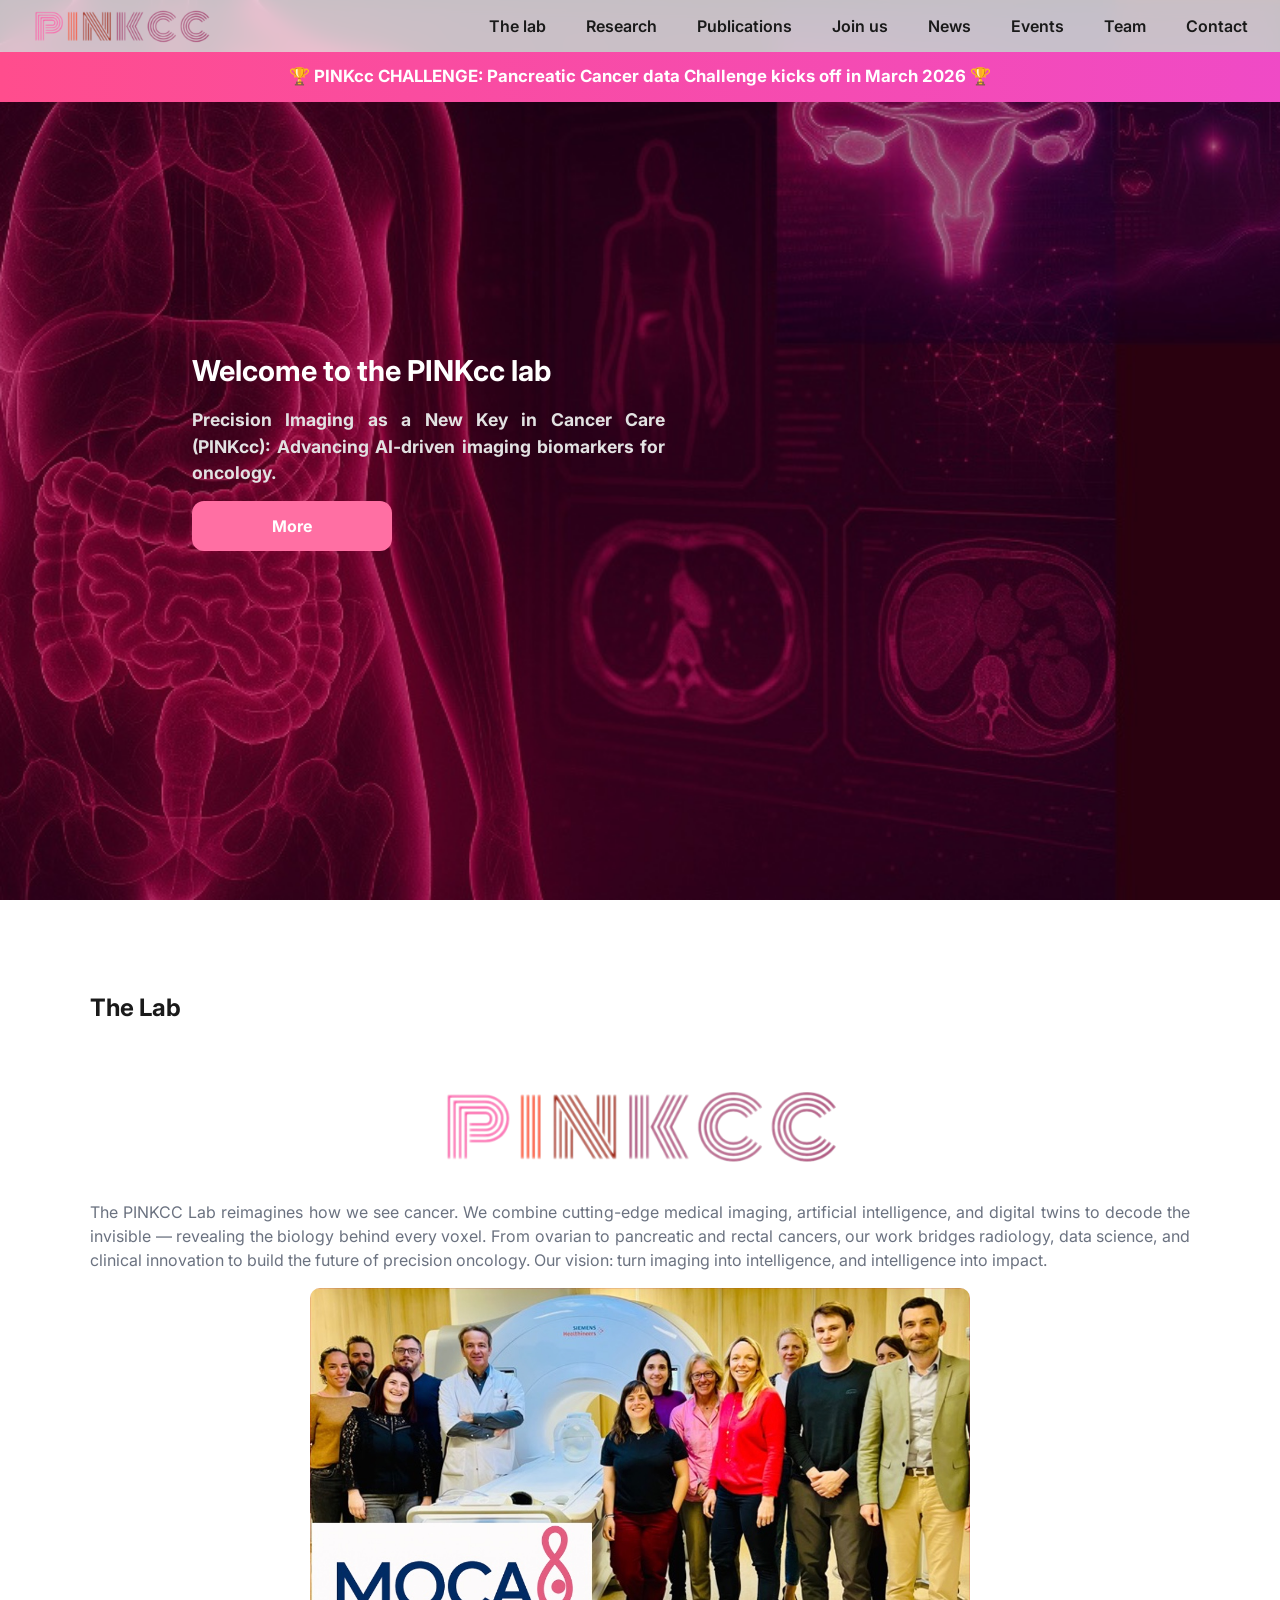
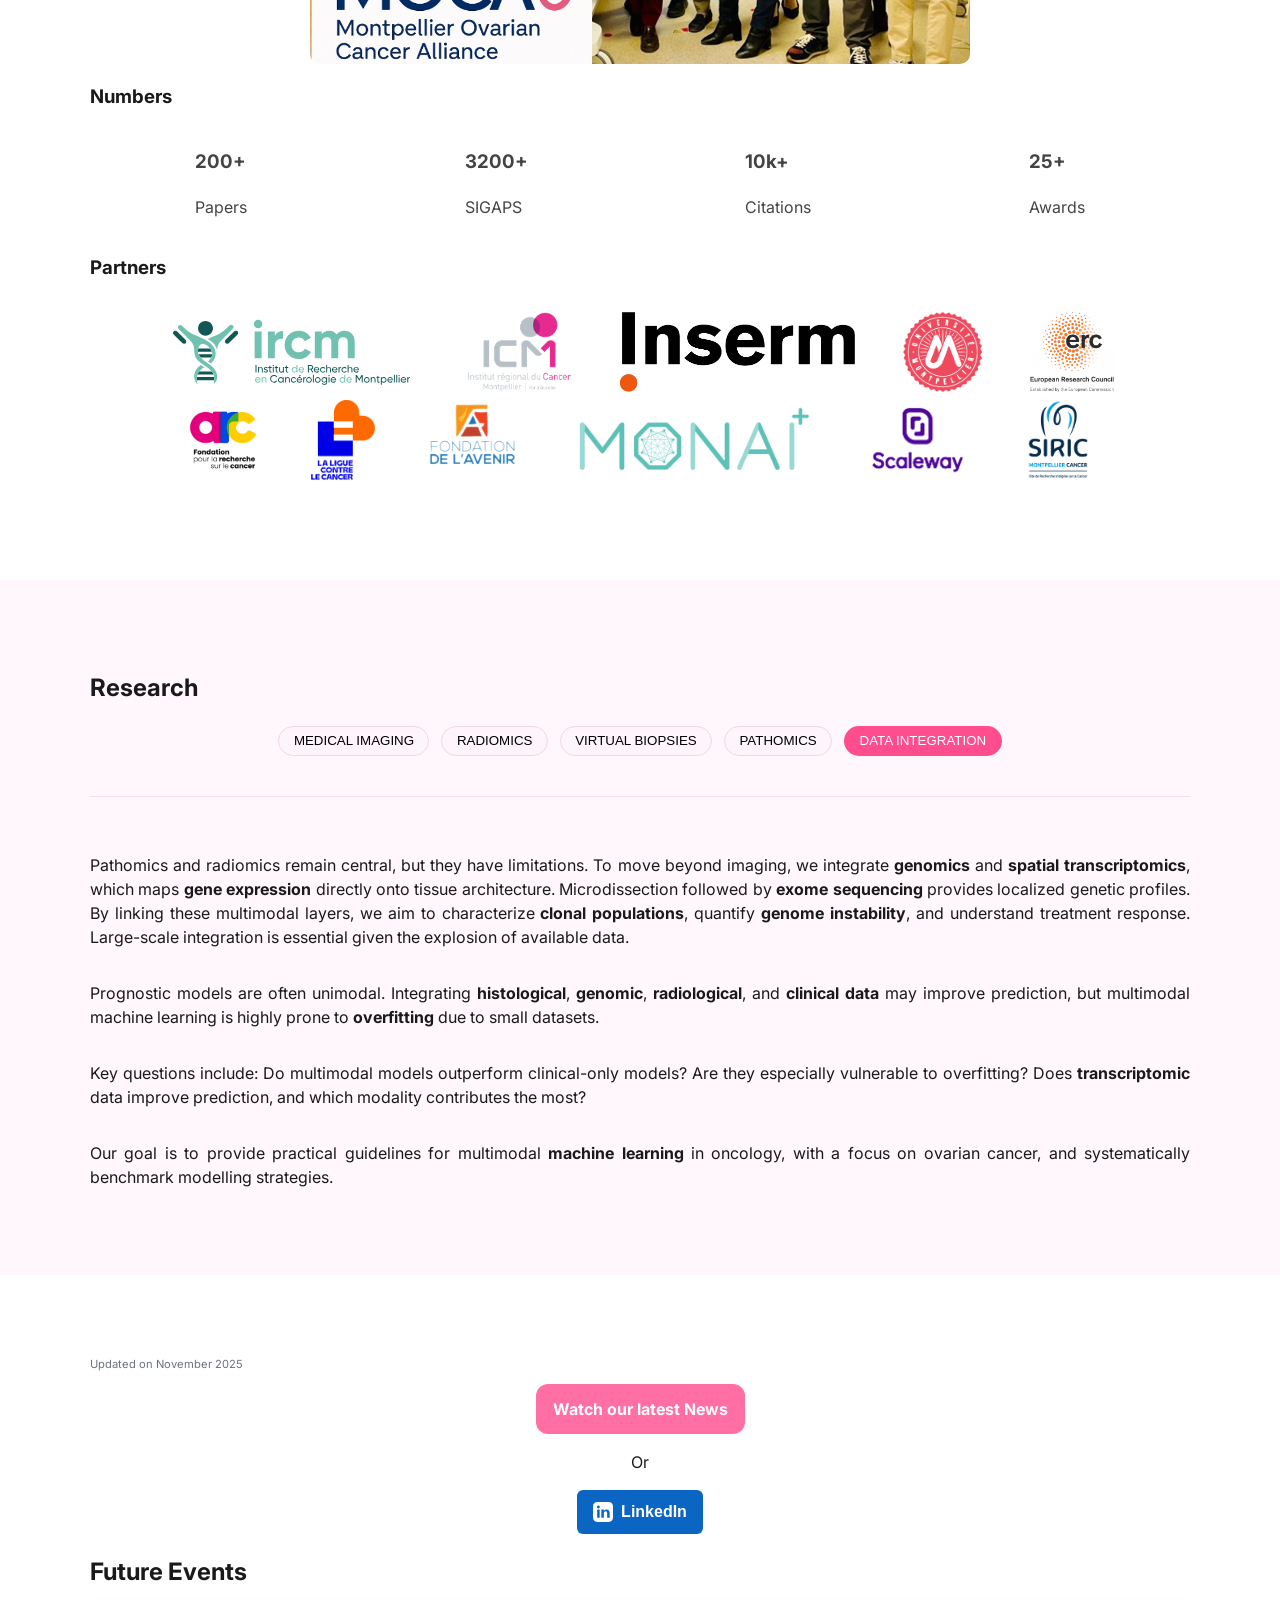
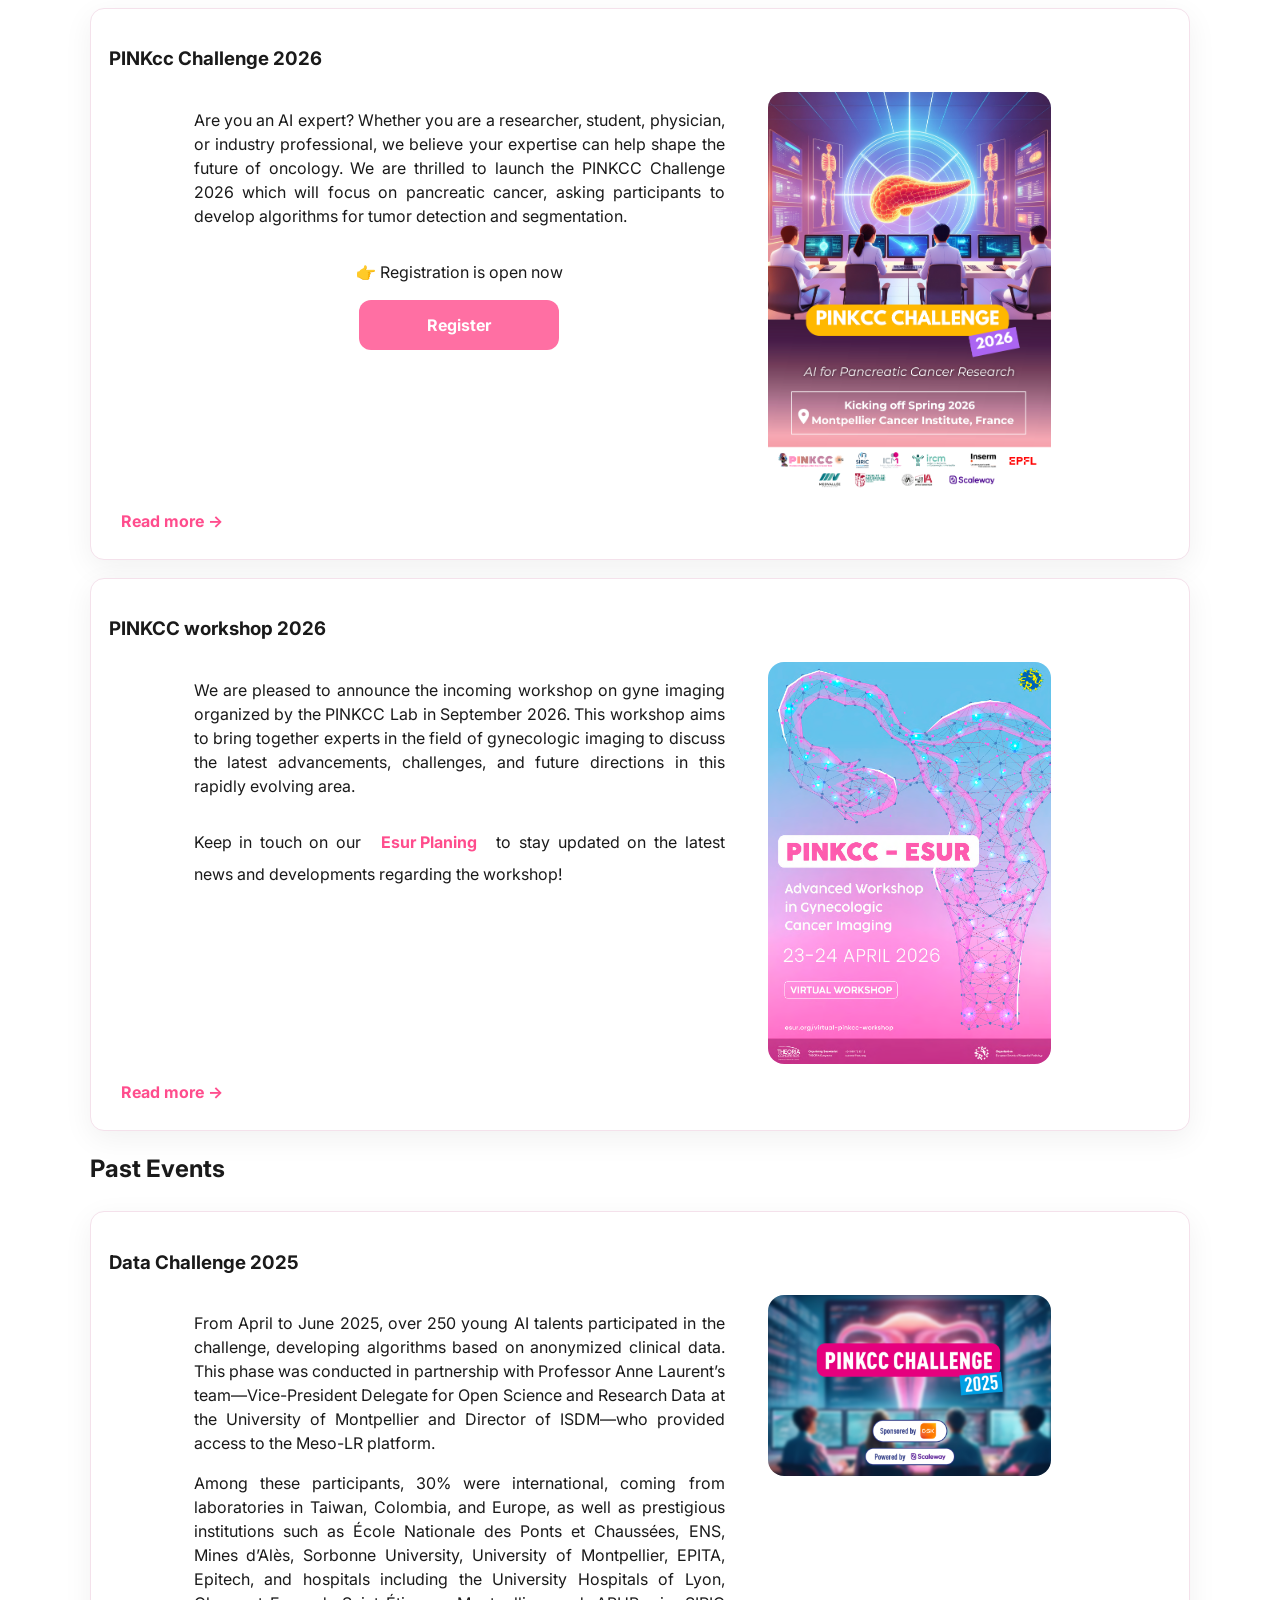
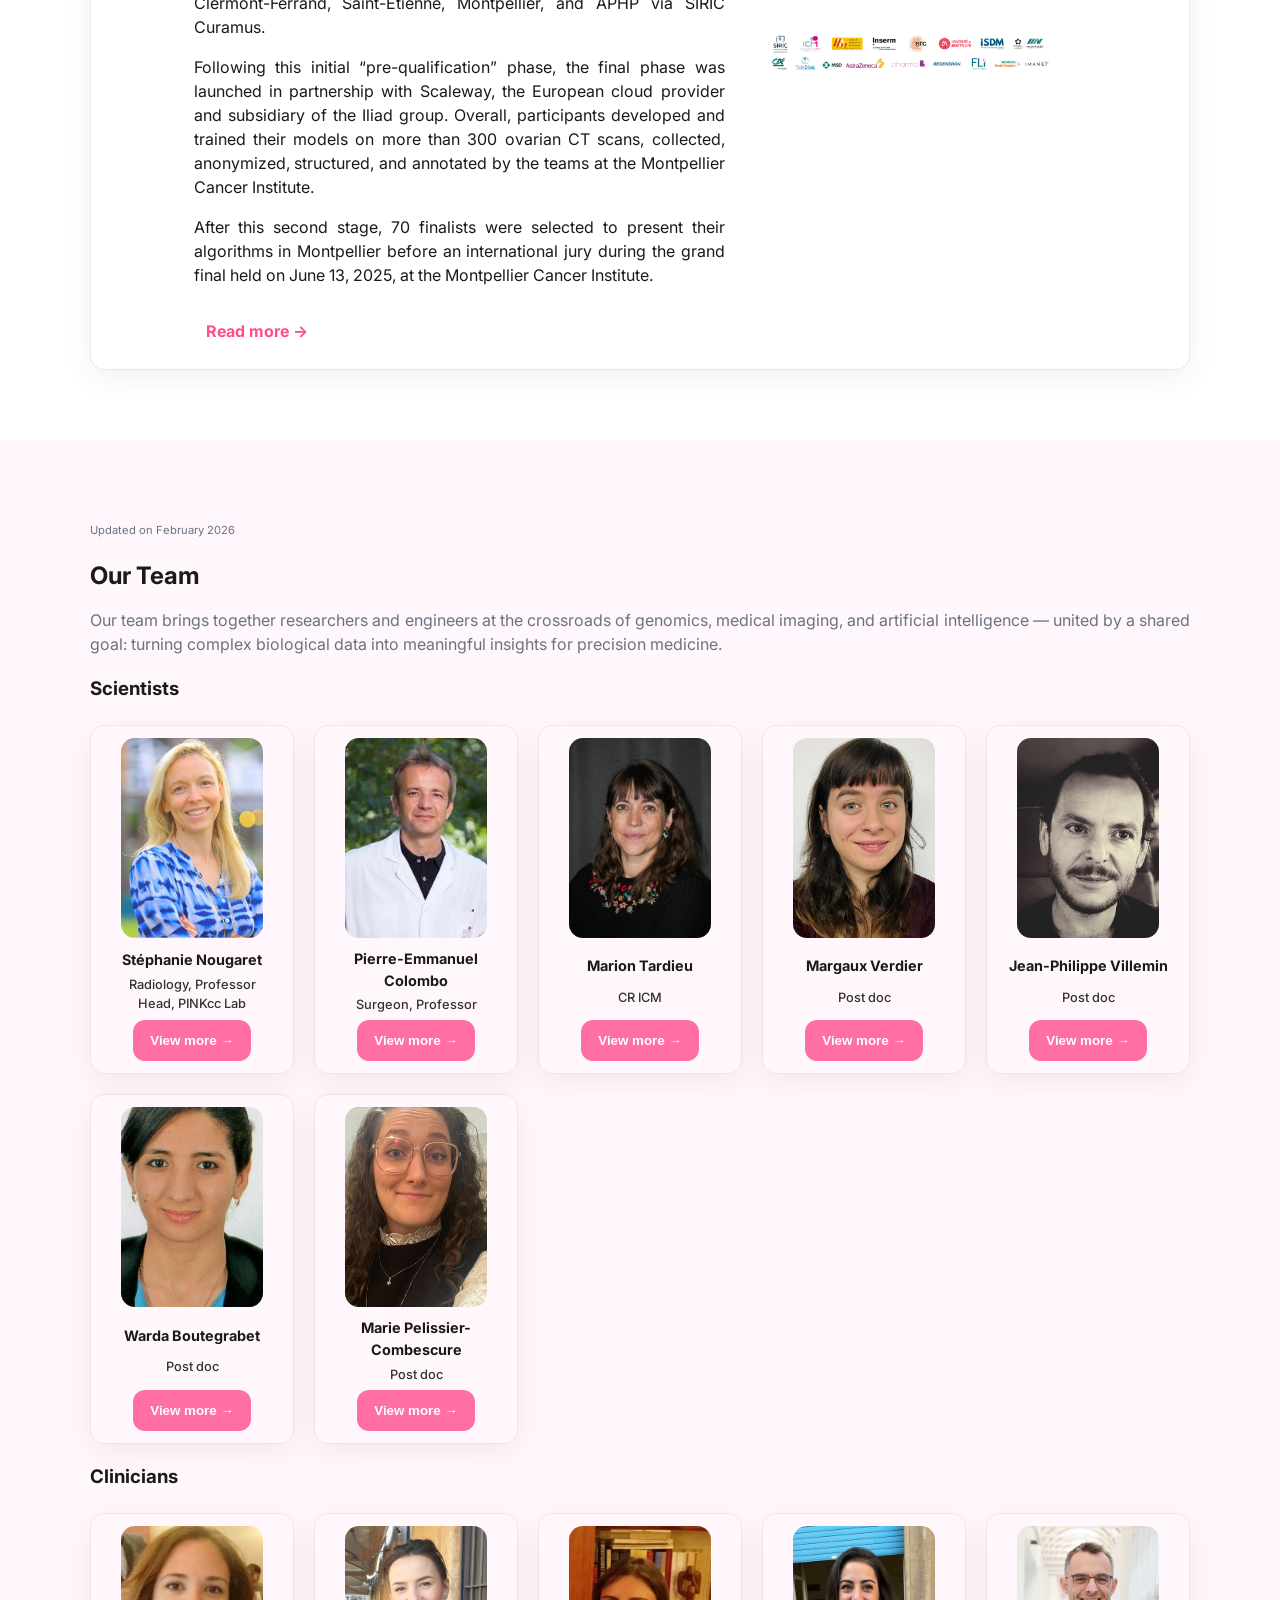
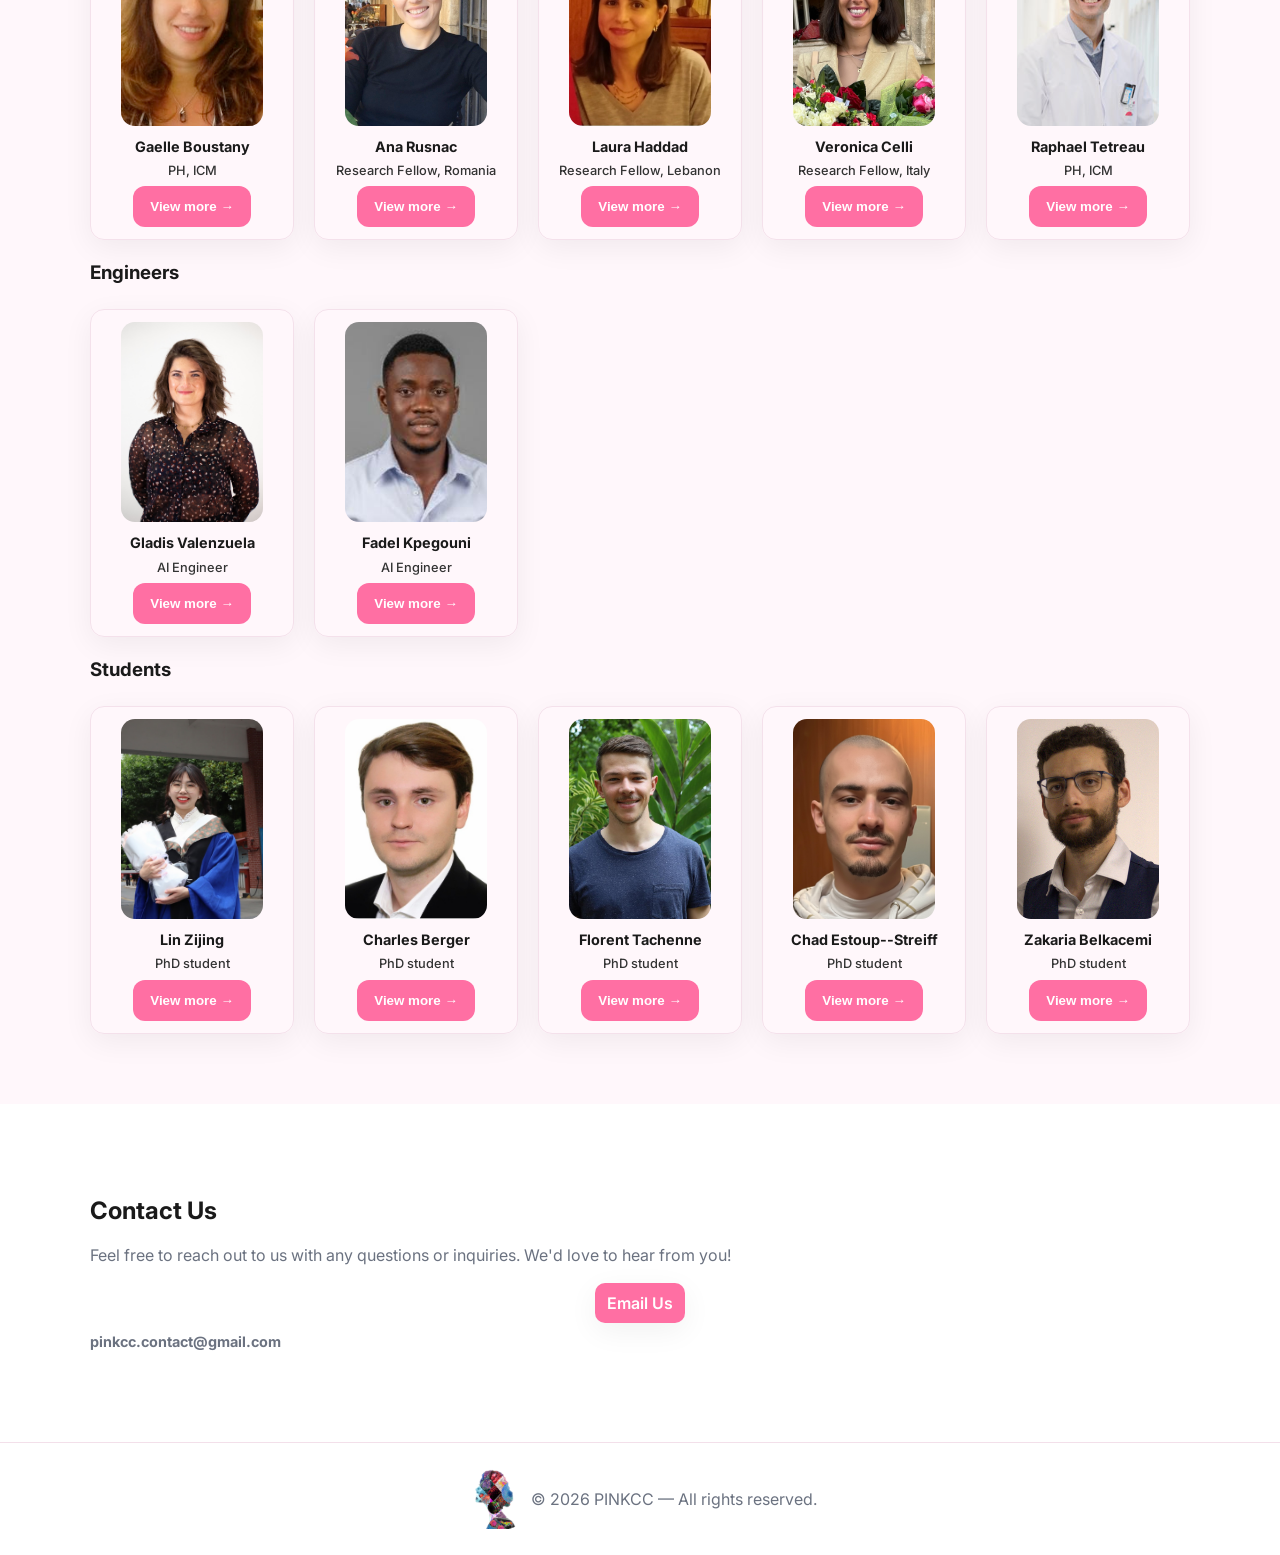
==== commit c452fc9d: "Update team members" ====
--- a/web/src/index.html
+++ b/web/src/index.html
@@ -648,7 +648,7 @@
                     </div>
                 </article>
                 <article class="person">
-                    <img src="assets/img/team/chad/head.png" alt="Portrait of Chad Estoup--Streiff" />
+                    <img src="assets/img/team/chad/head.jpg" alt="Portrait of Chad Estoup--Streiff" />
                     <h3>Chad Estoup--Streiff</h3>
                     <p class="role">PhD student</p>
                     <div class="centered">
@@ -872,7 +872,7 @@
         <div class="modal-dialog">
             <button class="modal-close" aria-label="Close">✕</button>
             <div class="modal-content" style="grid-column: 1/-1">
-                <div class="centered"><img src="assets/img/team/chad/head.png" alt="Chad Estoup--Streiff"
+                <div class="centered"><img src="assets/img/team/chad/head.jpg" alt="Chad Estoup--Streiff"
                         class="personhead" />
                 </div>
 
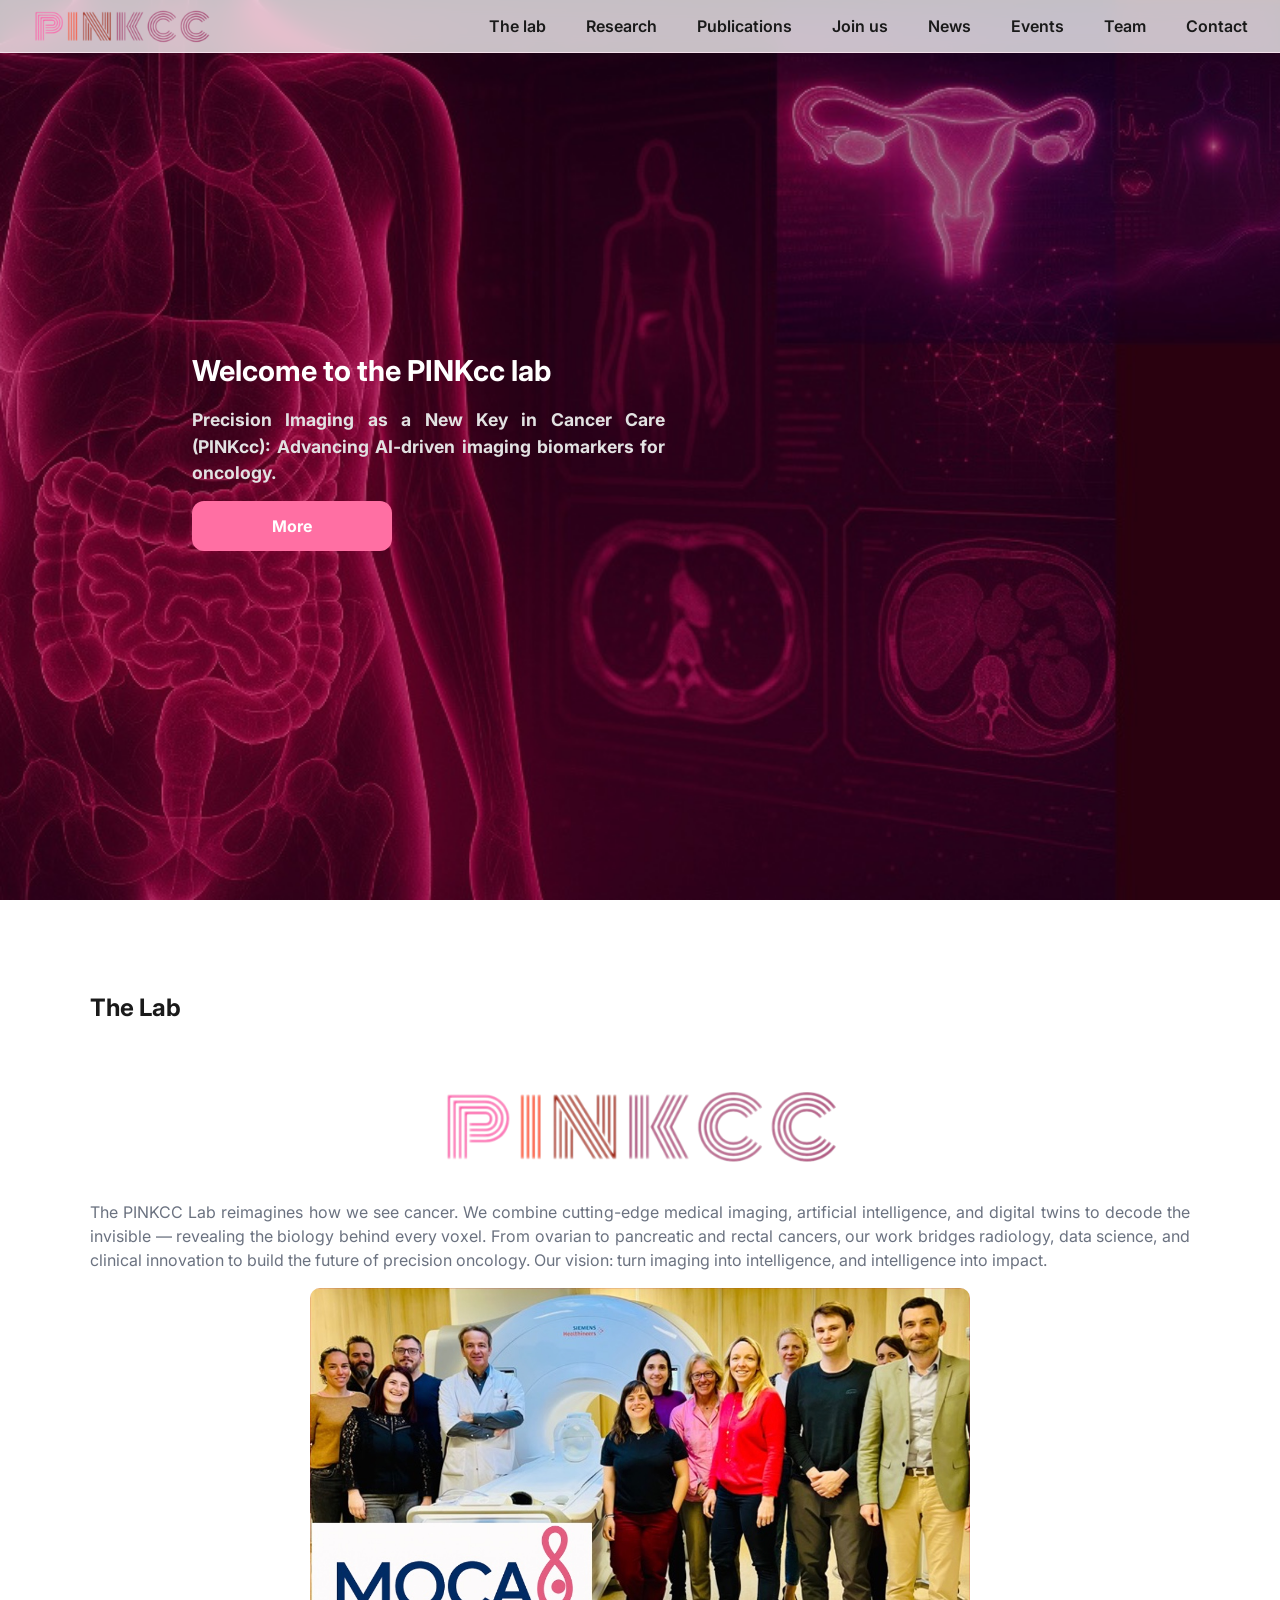
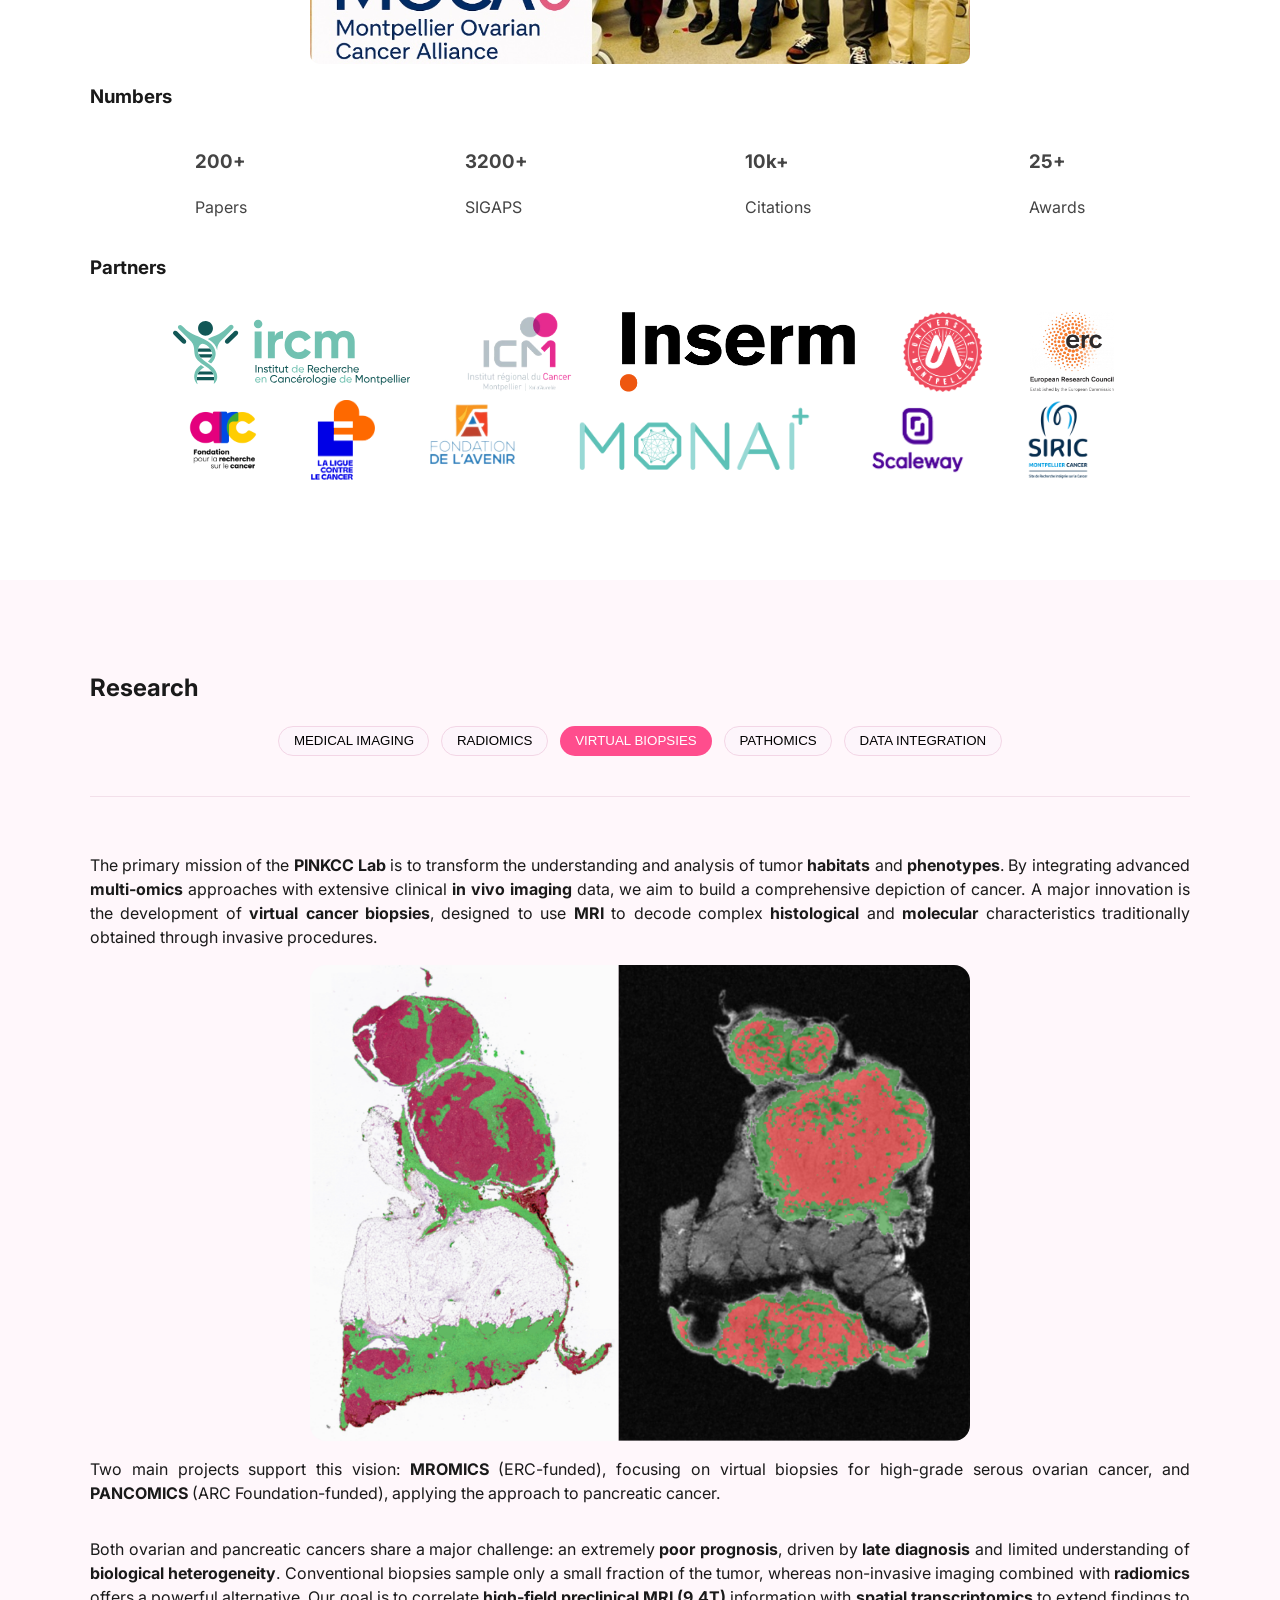
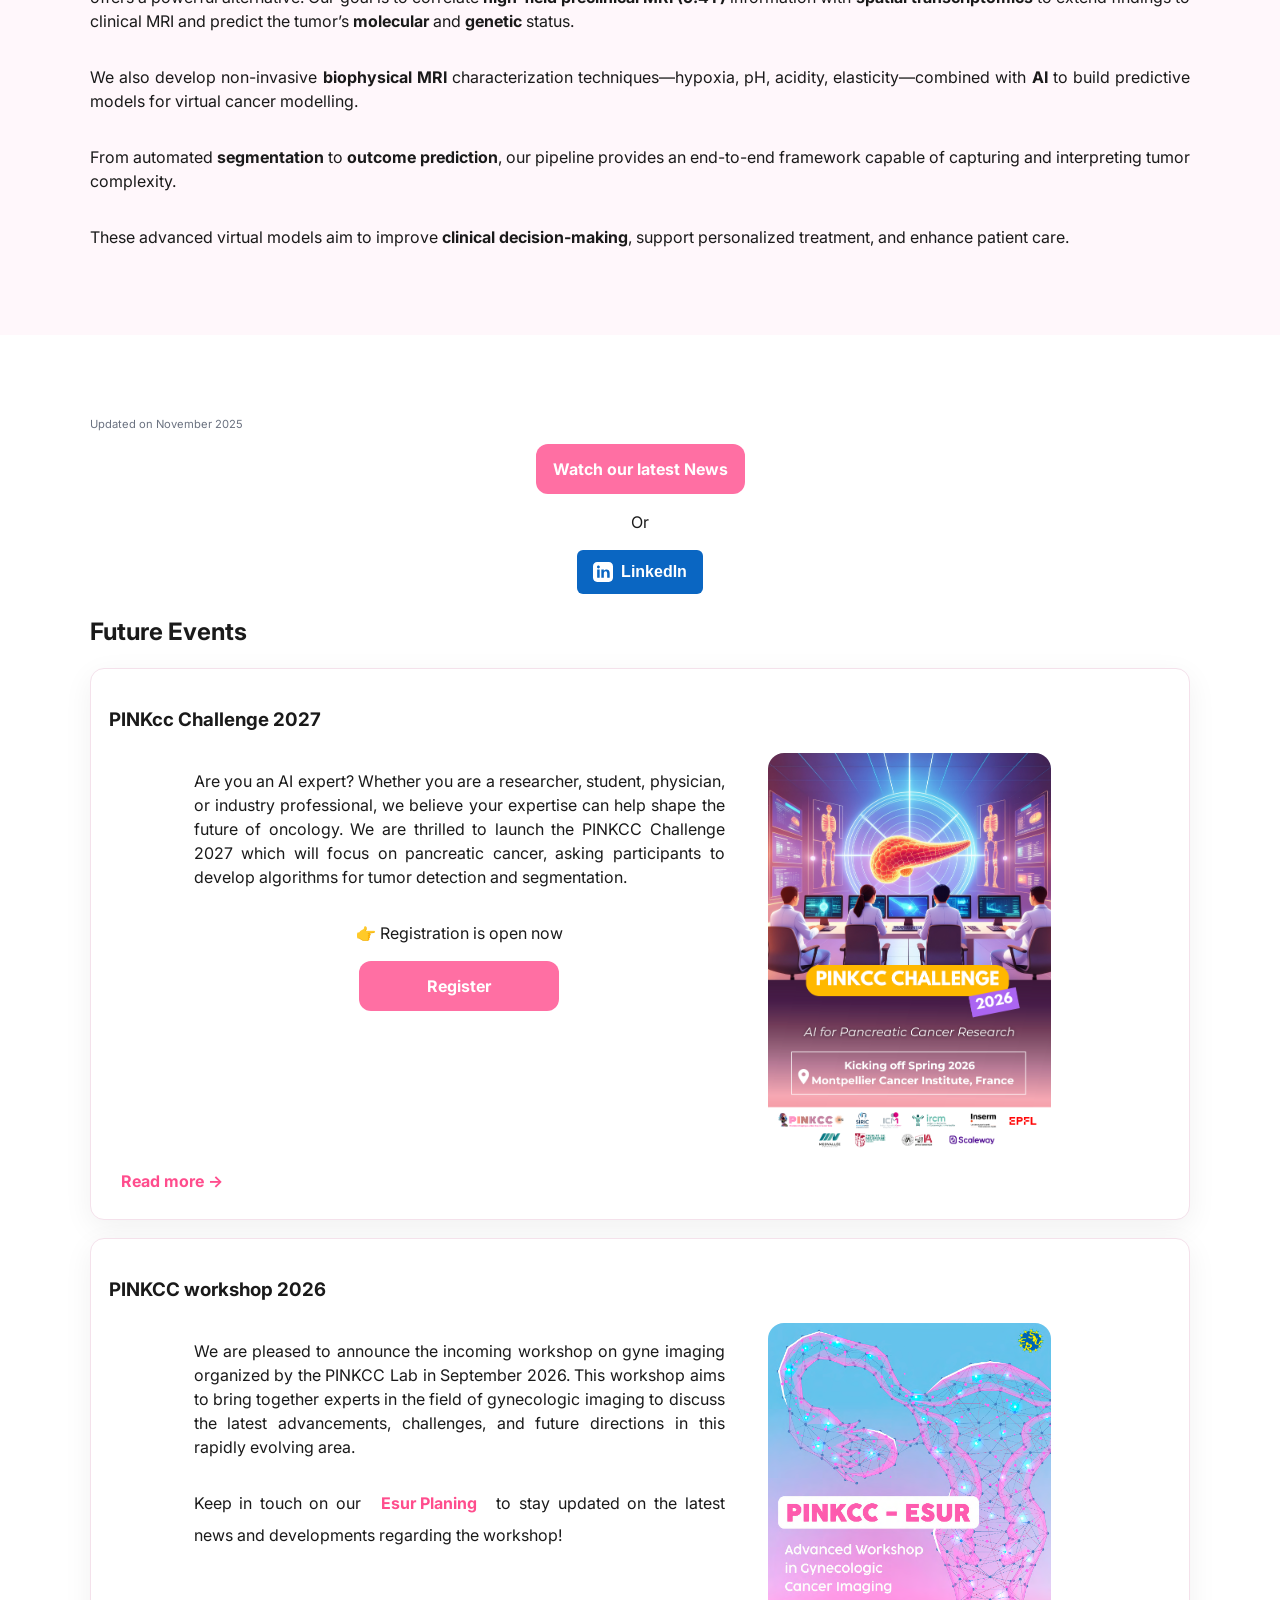
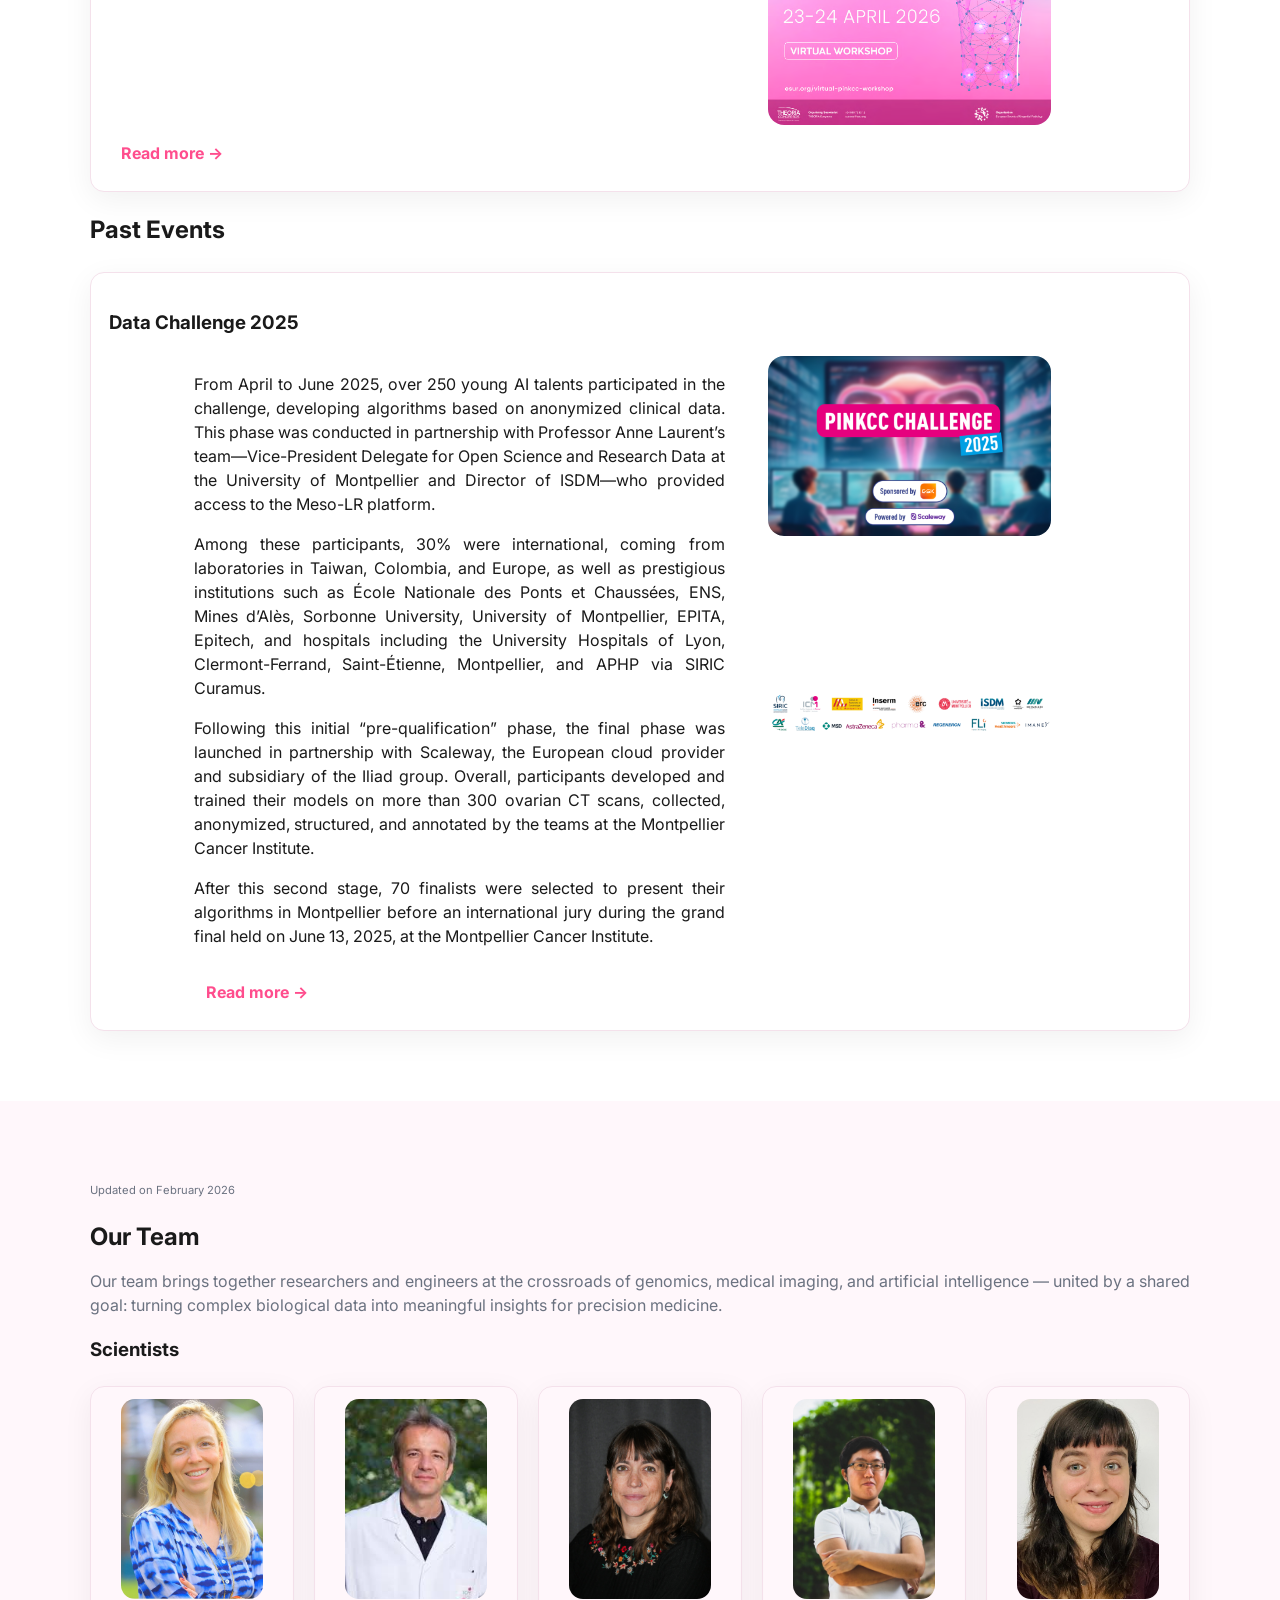
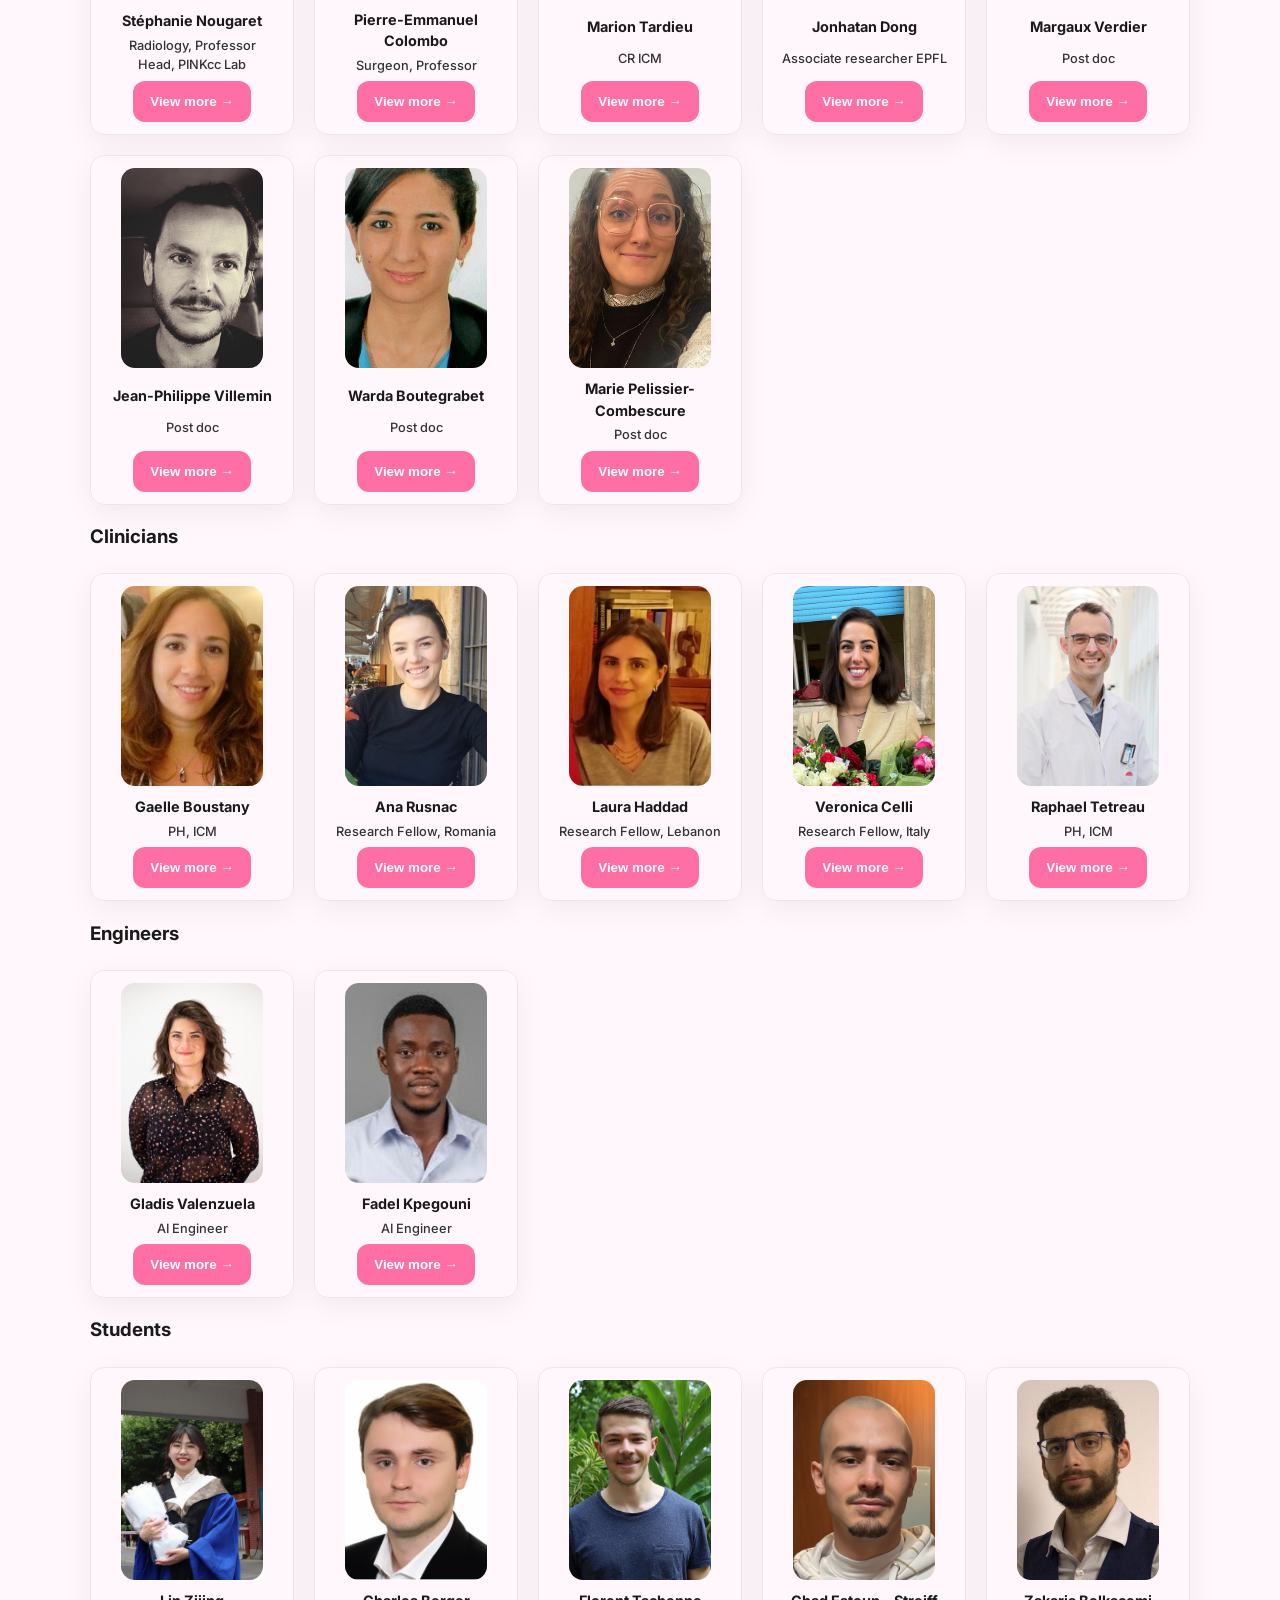
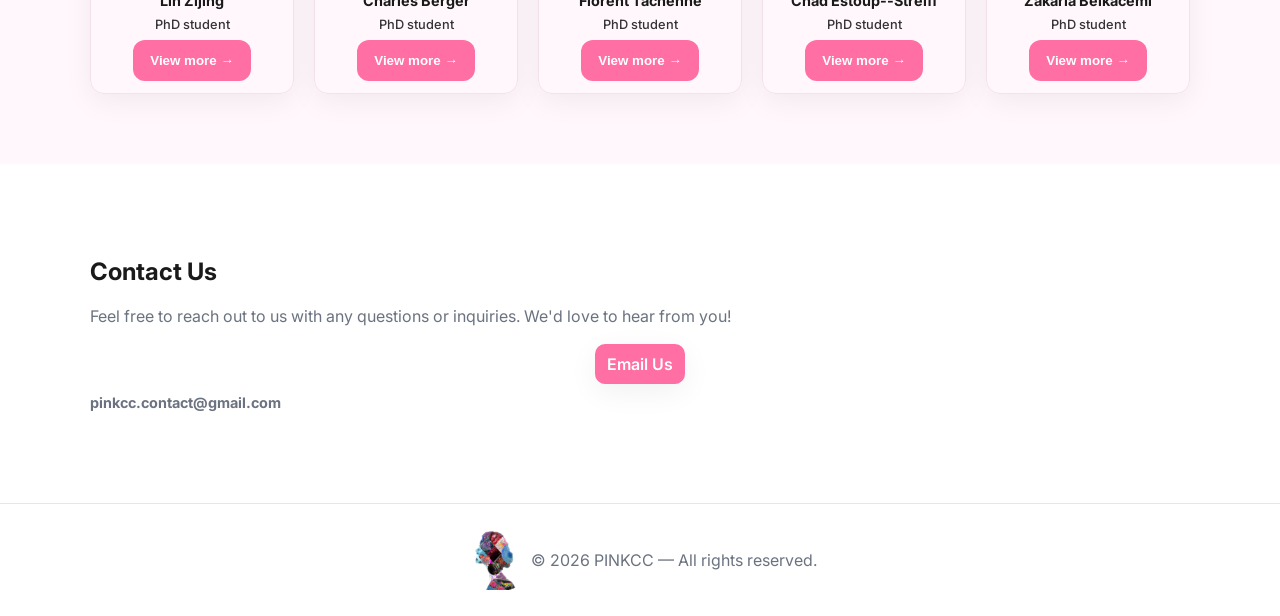
==== commit 26af1311: "Add jonhatan" ====
--- a/web/src/index.html
+++ b/web/src/index.html
@@ -45,11 +45,11 @@
                 <a href="#contact">Contact</a>
             </nav>
         </div>
-        <a class="banner centered" href="#pinkcc-challenge">
+        <!-- <a class="banner centered" href="#pinkcc-challenge">
             <h3 data-text="🏆 PINKcc CHALLENGE: Pancreatic Cancer data Challenge kicks off in March 2026 🏆">
                 🏆 PINKcc CHALLENGE: Pancreatic Cancer data Challenge kicks off in March 2026 🏆
             </h3>
-        </a>
+        </a> -->
     </header>
 
     <!-- MARK: Hero -->
@@ -361,13 +361,13 @@
             <p class="section-lead"></p>
             <ol class="pub-list">
                 <li id="pinkcc-challenge">
-                    <h3>PINKcc Challenge 2026</h3>
+                    <h3>PINKcc Challenge 2027</h3>
                     <div class="centered inline top">
                         <div class="half-width">
                             <p>
                                 Are you an AI expert? Whether you are a researcher, student, physician, or industry
                                 professional, we believe your expertise can help shape the future of oncology. We are
-                                thrilled to launch the PINKCC Challenge 2026 which will focus on pancreatic cancer,
+                                thrilled to launch the PINKCC Challenge 2027 which will focus on pancreatic cancer,
                                 asking participants to develop algorithms for tumor detection and segmentation.
                             </p>
                             <div class="centered">
@@ -502,6 +502,14 @@
                     <h3>Marion Tardieu</h3>
                     <p class="role">CR ICM</p>
                     <button class="btn primary open-modal" data-target="#person-marion">
+                        View more →
+                    </button>
+                </article>
+                <article class="person">
+                    <img src="assets/img/team/jonhatan/head.jpg" alt="Portrait of Jonhatan Dong" />
+                    <h3>Jonhatan Dong</h3>
+                    <p class="role">Associate researcher EPFL</p>
+                    <button class="btn primary open-modal" data-target="#person-jonhatan">
                         View more →
                     </button>
                 </article>
@@ -1758,6 +1766,22 @@
             </div>
         </div>
     </div>
+    <!-- MARK: Jonhatan-->
+    <div class="modal" id="person-jonhatan" aria-hidden="true" role="dialog" aria-modal="true">
+        <div class="modal-dialog">
+            <button class="modal-close" aria-label="Close">✕</button>
+            <div class="modal-content" style="grid-column: 1/-1">
+                <div class="centered">
+                    <img src="assets/img/team/jonhatan/head.jpg" alt="Portrait of Jonhatan Dong" class="personhead" />
+                </div>
+                <h3>Jonhatan Dong</h3>
+                <p class="muted">Associate researcher EPFL</p>
+                <p>
+                    Jonathan Dong is an Ambizione Fellow and principal investigator in the Biomedical Imaging Group at EPFL, where he develops physics-informed machine learning methods for computational imaging and inverse problems. His work spans the full pipeline from raw sensor data to clinical readouts, with a focus on phase retrieval and its applications across optical microscopy, X-ray and electron ptychography, and radiology. In collaboration with Stéphanie Nougaret (ICM Montpellier), he co-organizes the PINKCC Data Challenges on ovarian (2025) and pancreatic (2026) cancer segmentation, and is developing quantitative phase imaging tools for ascites cytology and virtual staining in ovarian cancer. He is a co-developer of the DeepInverse PyTorch library, co-founder of the EPFL spin-off Segmeridian, and holds a PhD in Physics from ENS Paris.
+                </p>
+            </div>
+        </div>
+    </div>
 </body>
 
 </html>
--- a/web/src/assets/css/style.css
+++ b/web/src/assets/css/style.css
@@ -40,7 +40,6 @@
   position: fixed;
   top: 0;
   left: 0;
-  height: 90px;
   width: 100%;
   z-index: 20;
   display: flex;
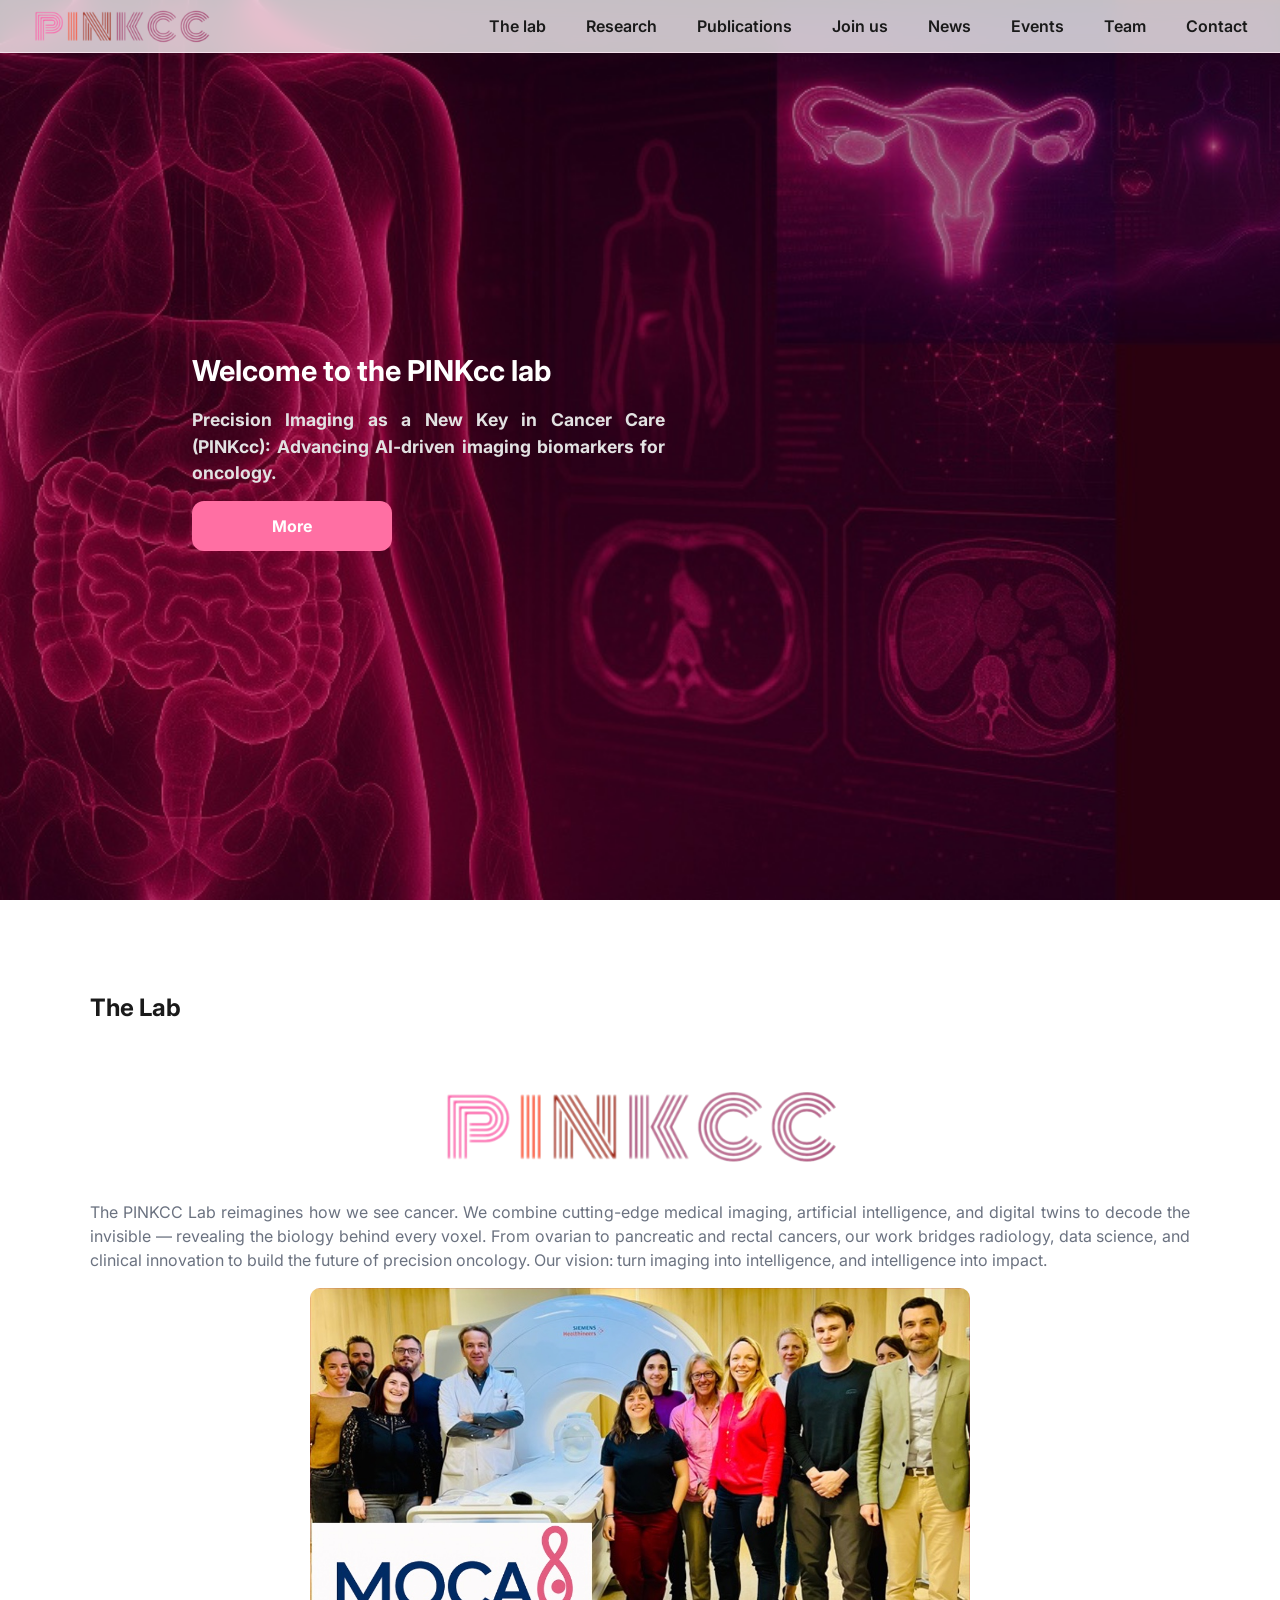
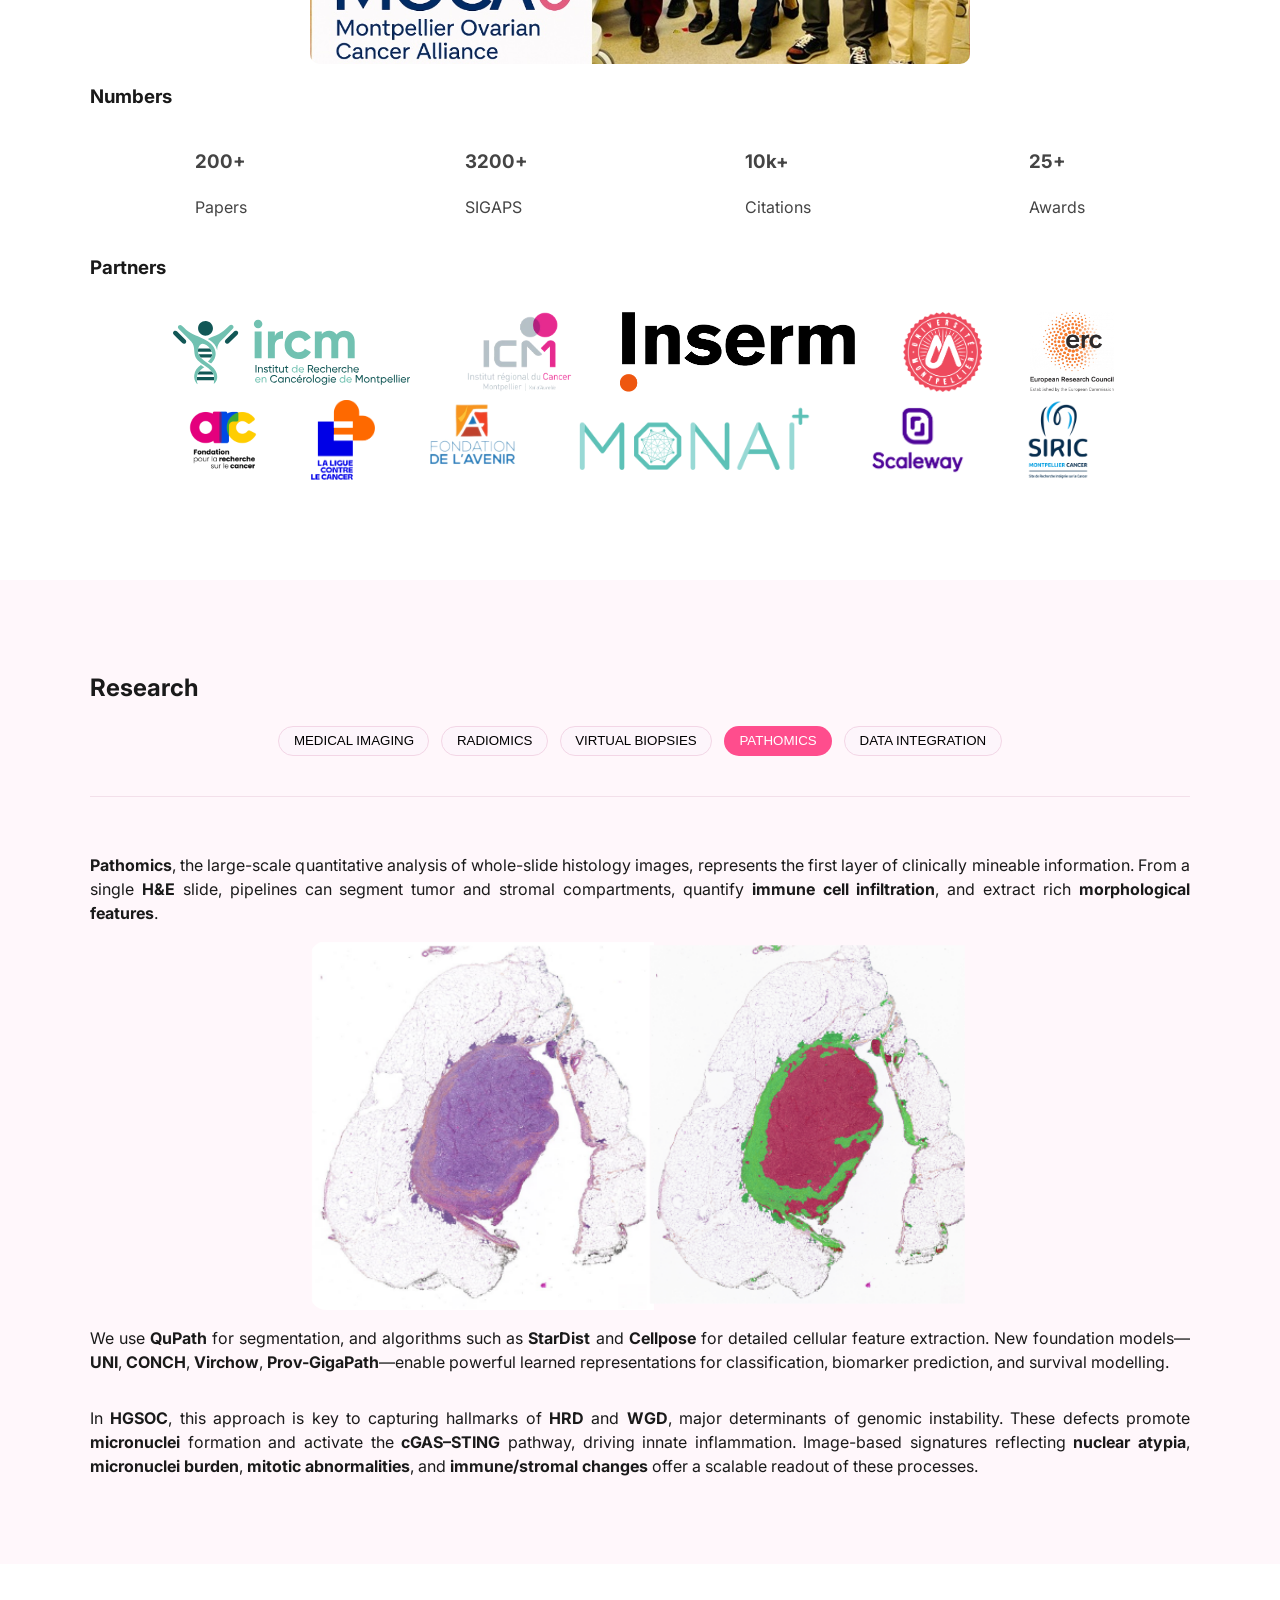
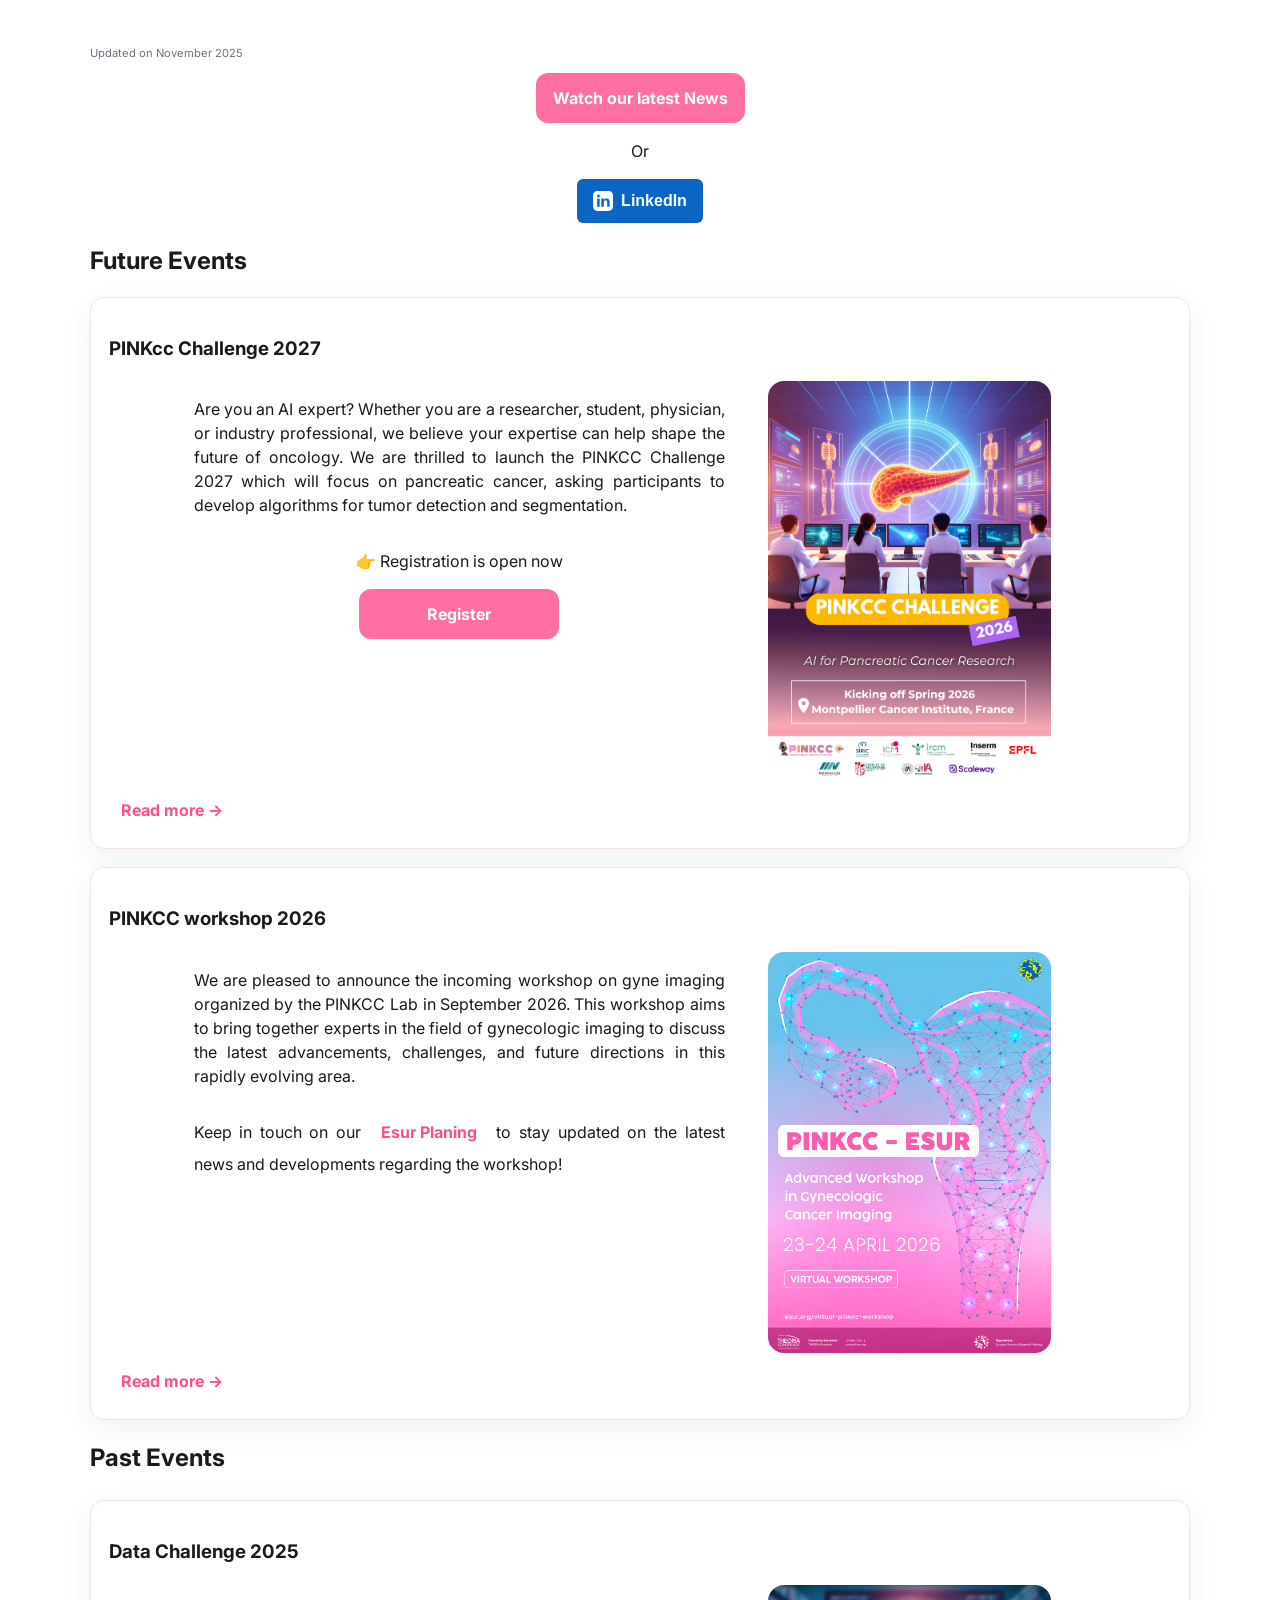
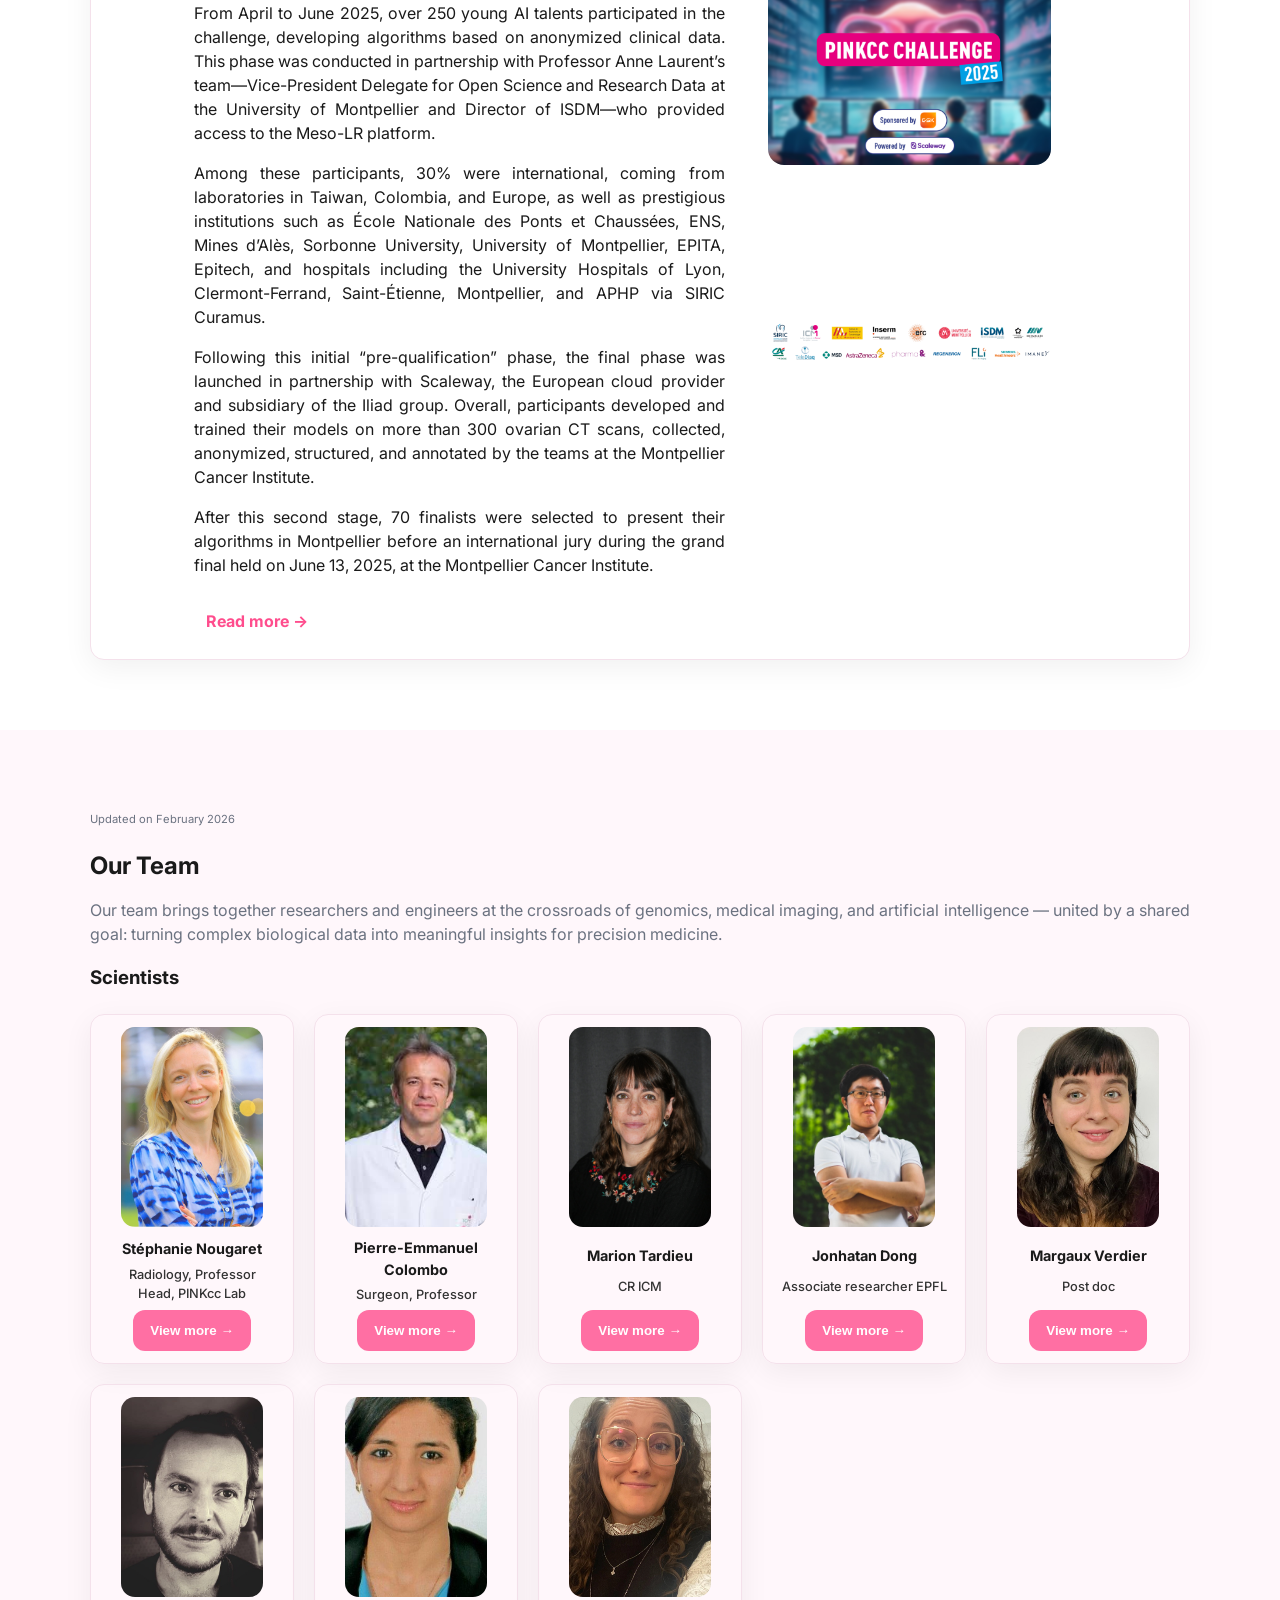
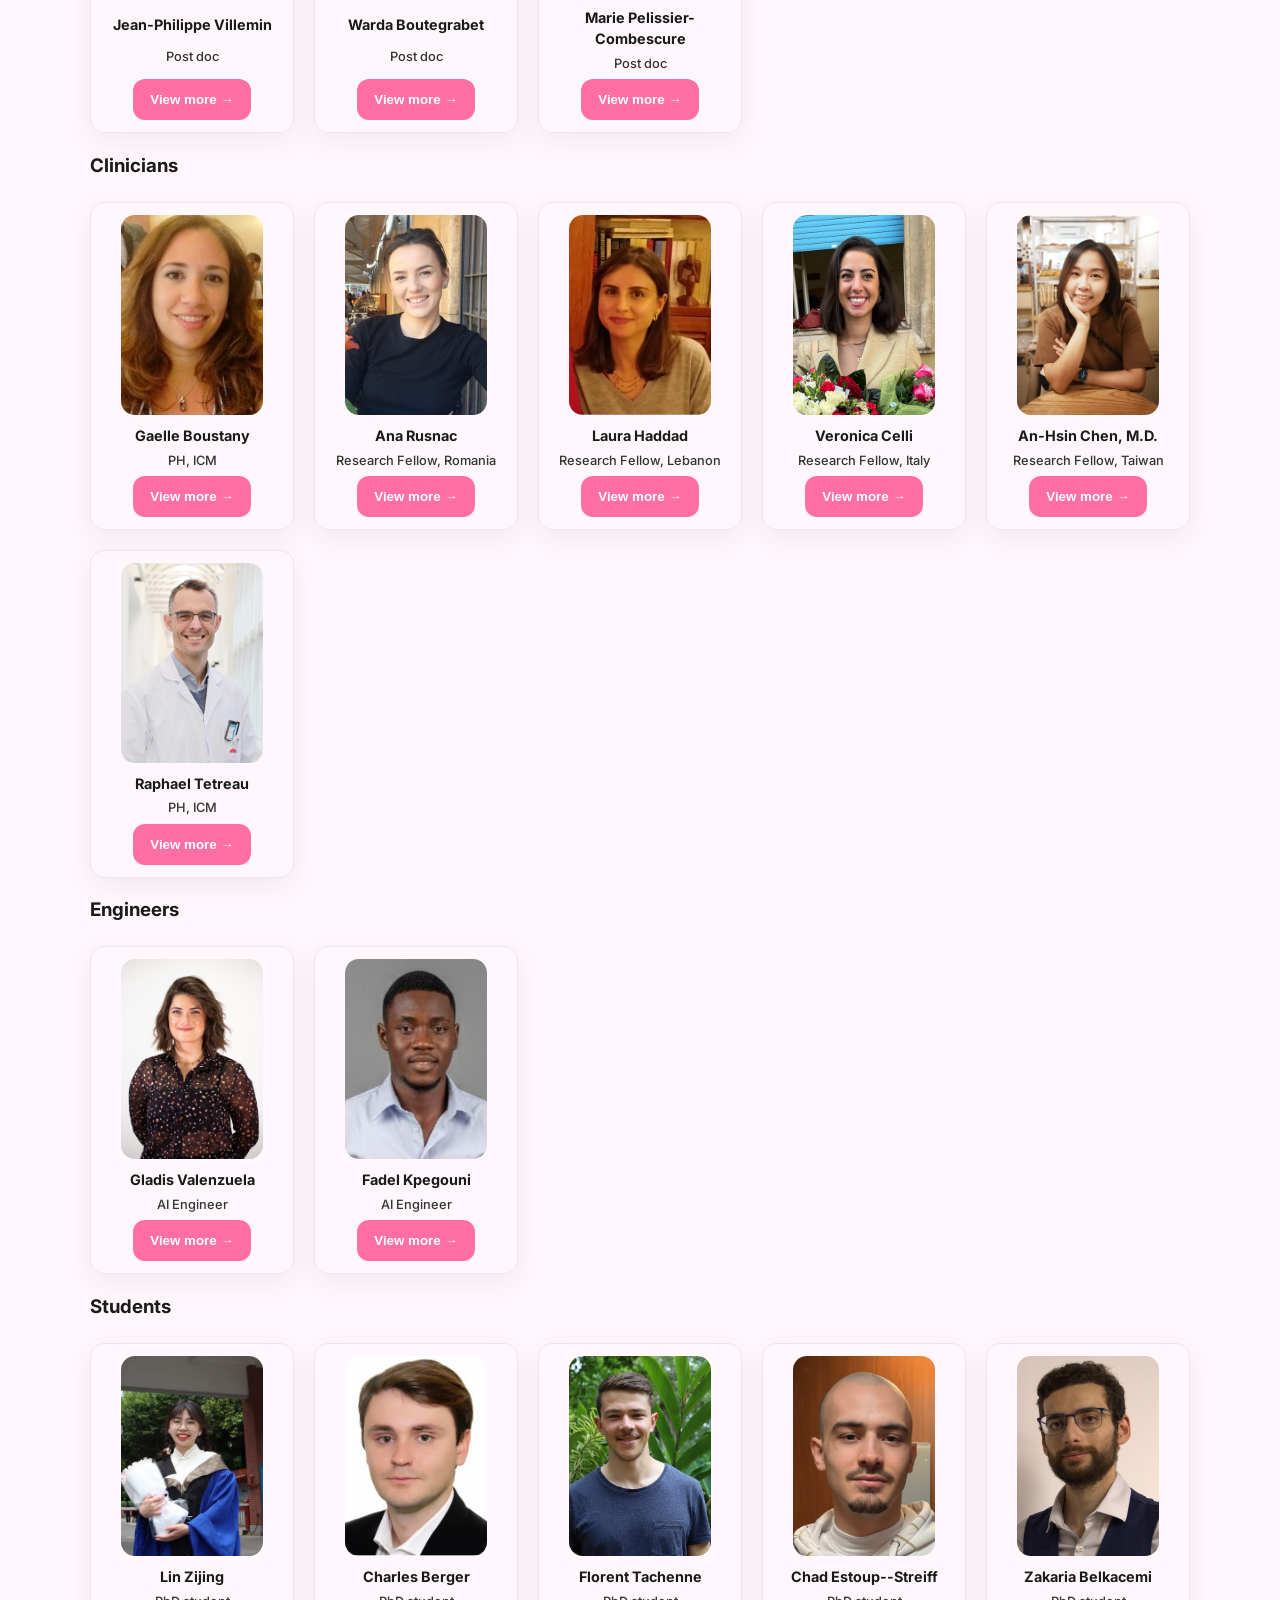
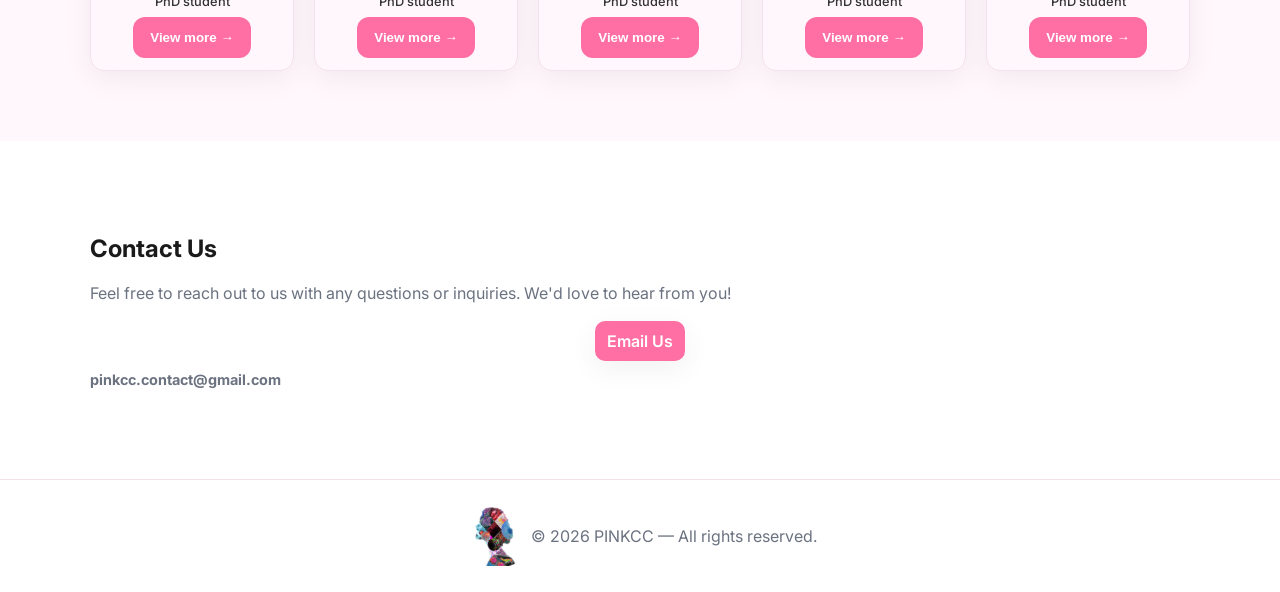
==== commit 2b631c31: "Added Angel" ====
--- a/web/src/index.html
+++ b/web/src/index.html
@@ -584,6 +584,16 @@
                     <p class="role">Research Fellow, Italy</p>
                     <div class="centered">
                         <button class="btn primary open-modal" data-target="#person-veronica">
+                            View more →
+                        </button>
+                    </div>
+                </article>
+                <article class="person">
+                    <img src="assets/img/team/angel/head.png" alt="Portrait of An-Hsin Chen" />
+                    <h3>An-Hsin Chen, M.D.</h3>
+                    <p class="role">Research Fellow, Taiwan</p>
+                    <div class="centered">
+                        <button class="btn primary open-modal" data-target="#person-angel">
                             View more →
                         </button>
                     </div>
@@ -1777,8 +1787,97 @@
                 <h3>Jonhatan Dong</h3>
                 <p class="muted">Associate researcher EPFL</p>
                 <p>
-                    Jonathan Dong is an Ambizione Fellow and principal investigator in the Biomedical Imaging Group at EPFL, where he develops physics-informed machine learning methods for computational imaging and inverse problems. His work spans the full pipeline from raw sensor data to clinical readouts, with a focus on phase retrieval and its applications across optical microscopy, X-ray and electron ptychography, and radiology. In collaboration with Stéphanie Nougaret (ICM Montpellier), he co-organizes the PINKCC Data Challenges on ovarian (2025) and pancreatic (2026) cancer segmentation, and is developing quantitative phase imaging tools for ascites cytology and virtual staining in ovarian cancer. He is a co-developer of the DeepInverse PyTorch library, co-founder of the EPFL spin-off Segmeridian, and holds a PhD in Physics from ENS Paris.
-                </p>
+                    Jonathan Dong is an Ambizione Fellow and principal investigator in the Biomedical Imaging Group at
+                    EPFL, where he develops physics-informed machine learning methods for computational imaging and
+                    inverse problems. His work spans the full pipeline from raw sensor data to clinical readouts, with a
+                    focus on phase retrieval and its applications across optical microscopy, X-ray and electron
+                    ptychography, and radiology. In collaboration with Stéphanie Nougaret (ICM Montpellier), he
+                    co-organizes the PINKCC Data Challenges on ovarian (2025) and pancreatic (2026) cancer segmentation,
+                    and is developing quantitative phase imaging tools for ascites cytology and virtual staining in
+                    ovarian cancer. He is a co-developer of the DeepInverse PyTorch library, co-founder of the EPFL
+                    spin-off Segmeridian, and holds a PhD in Physics from ENS Paris.
+                </p>
+            </div>
+        </div>
+    </div>
+    <!-- MARK: Angel -->
+    <div class="modal" id="person-angel" aria-hidden="true" role="dialog" aria-modal="true">
+        <div class="modal-dialog">
+            <button class="modal-close" aria-label="Close">✕</button>
+            <div class="modal-content" style="grid-column: 1/-1">
+                <div class="centered">
+                    <img src="assets/img/team/angel/head.png" alt="Portrait of An-Hsin Chen" class="personhead" />
+                </div>
+                <h3>An-Hsin Chen, M.D.</h3>
+                <p class="muted">Research Fellow, Taiwan</p>
+                <p class="muted">PINKCC lab & Linkou Chang Gung Memorial Hospital (Taiwan)</p>
+
+                <h3>Who I Am</h3>
+                <p>
+                    I am a radiologist from Taiwan (<strong>Linkou Chang Gung Memorial Hospital</strong>), currently
+                    working as a research fellow at the <strong>PINKCC Lab, Cancer Institute of
+                        Montpellier</strong>. My clinical background is in diagnostic radiology, with a particular
+                    interest in gastroenterologic and oncologic imaging.
+                </p>
+                <p>
+                    I have participated in the colorectal multidisciplinary team of my original hospital in Taiwan
+                    for more than 5 years. My work is driven by the goal of improving patient selection for
+                    organ-preserving strategies through advanced imaging techniques.
+                </p>
+
+                <h3>My Research Project</h3>
+                <p>
+                    My current project focuses on <strong>radiomics-based assessment of tumor
+                        heterogeneity</strong>, with the goal of developing predictive models that support
+                    personalized treatment strategies for colorectal cancer patients. This work is conducted within
+                    a multidisciplinary framework integrating radiology, oncology, and surgery.
+                </p>
+
+                <h3>Publications</h3>
+                <ul>
+                    <li>
+                        <span class="pub-title">Routine Chest CT for Staging of Gastric Cancer.</span>
+                        Chen AH, Chan WH, Lee YH, Tseng JH, Yeh TS, Chiu CT, Chen JS, Chen CM. <br>
+                        <span class="journal">British Journal of Surgery 2019; 106: 1197-1203.</span>
+                    </li>
+                    <li>
+                        <span class="pub-title">Proton Beam Therapy in Managing Unresectable Hepatocellular
+                            Carcinoma with Bile Duct Invasion.</span>
+                        Lee CH, Chen AH, Hung SP, Hsieh CE, Tseng JH, Chen PJ, Cheng JY, Chang JT, Chan KM, Lin SM,
+                        Lin CC, Chen WT, Chen WY, Huang BS. <br>
+                        <span class="journal">Cancers (Basel). 2022 Mar 23;14(7):1616.</span>
+                    </li>
+                    <li>
+                        <span class="pub-title">Gastric hydrodistension CT versus CT without gastric distension in
+                            preoperative TN staging of gastric carcinoma: analysis of single-center cancer
+                            registry.</span>
+                        Lee YH, Chan WH, Lai YC, Chen AH, Chen CM. <br>
+                        <span class="journal">Sci Rep 2022 Jul 5; 12(1):11321.</span>
+                    </li>
+                    <li>
+                        <span class="pub-title">Bayer Liver 360 online case library</span>
+                        <a href="https://www.liver360.bayer.sg/caselibrary" class="link-text" target="_blank">Access
+                            Library</a>. Chen AH, Tseng JH.
+                        <div class="case-studies">
+                            • Case 050: Hyperintense HCC at hepatobiliary phase of EOB-MRI.<br>
+                            • Case 051: Usefulness of EOB-MRI in the evaluation of HCC with bile duct invasion
+                            receiving proton beam radiotherapy.
+                        </div>
+                    </li>
+                    <li>
+                        <span class="pub-title">Hepatocellular Carcinoma with Bile Duct Invasion Treated by Proton
+                            Beam Therapy – Clinical Outcomes and Imaging Features from a Single-center Initial
+                            Experience.</span>
+                        Chen AH, Tseng JH, Lee CH, Huang BS, Wan YL, Pan KT. <br>
+                        <span class="journal">Journal of Radiological Science 49(2):p 117-122, Jul–Dec 2024.</span>
+                    </li>
+                    <li>
+                        <span class="pub-title">Response assessment in rectal cancer undergoing total neoadjuvant
+                            therapy: decision tree analysis integrating contrast enhanced T1-weighted MRI.</span>
+                        Chen, AH., Shen, E.YL., Deng, CY. et al. <br>
+                        <span class="journal">Cancer Imaging 26, 51 (2026).</span>
+                    </li>
+                </ul>
             </div>
         </div>
     </div>
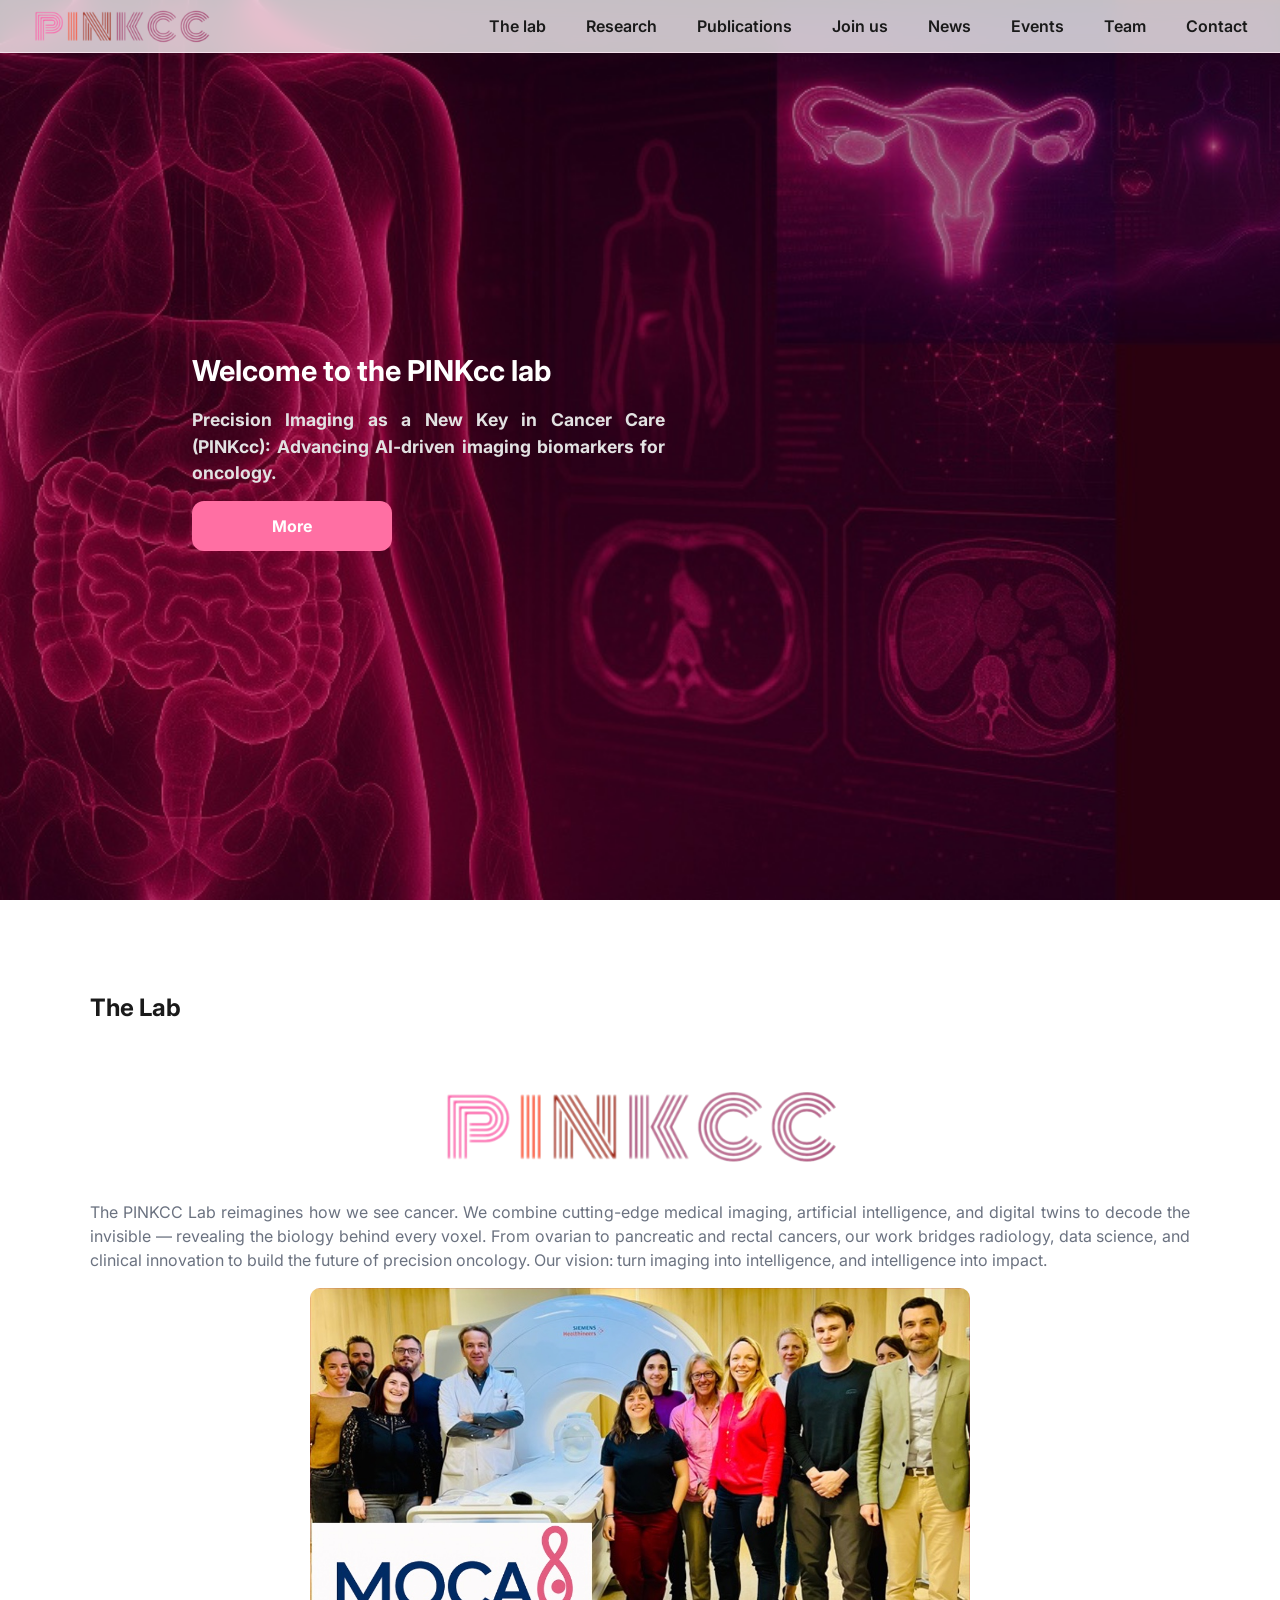
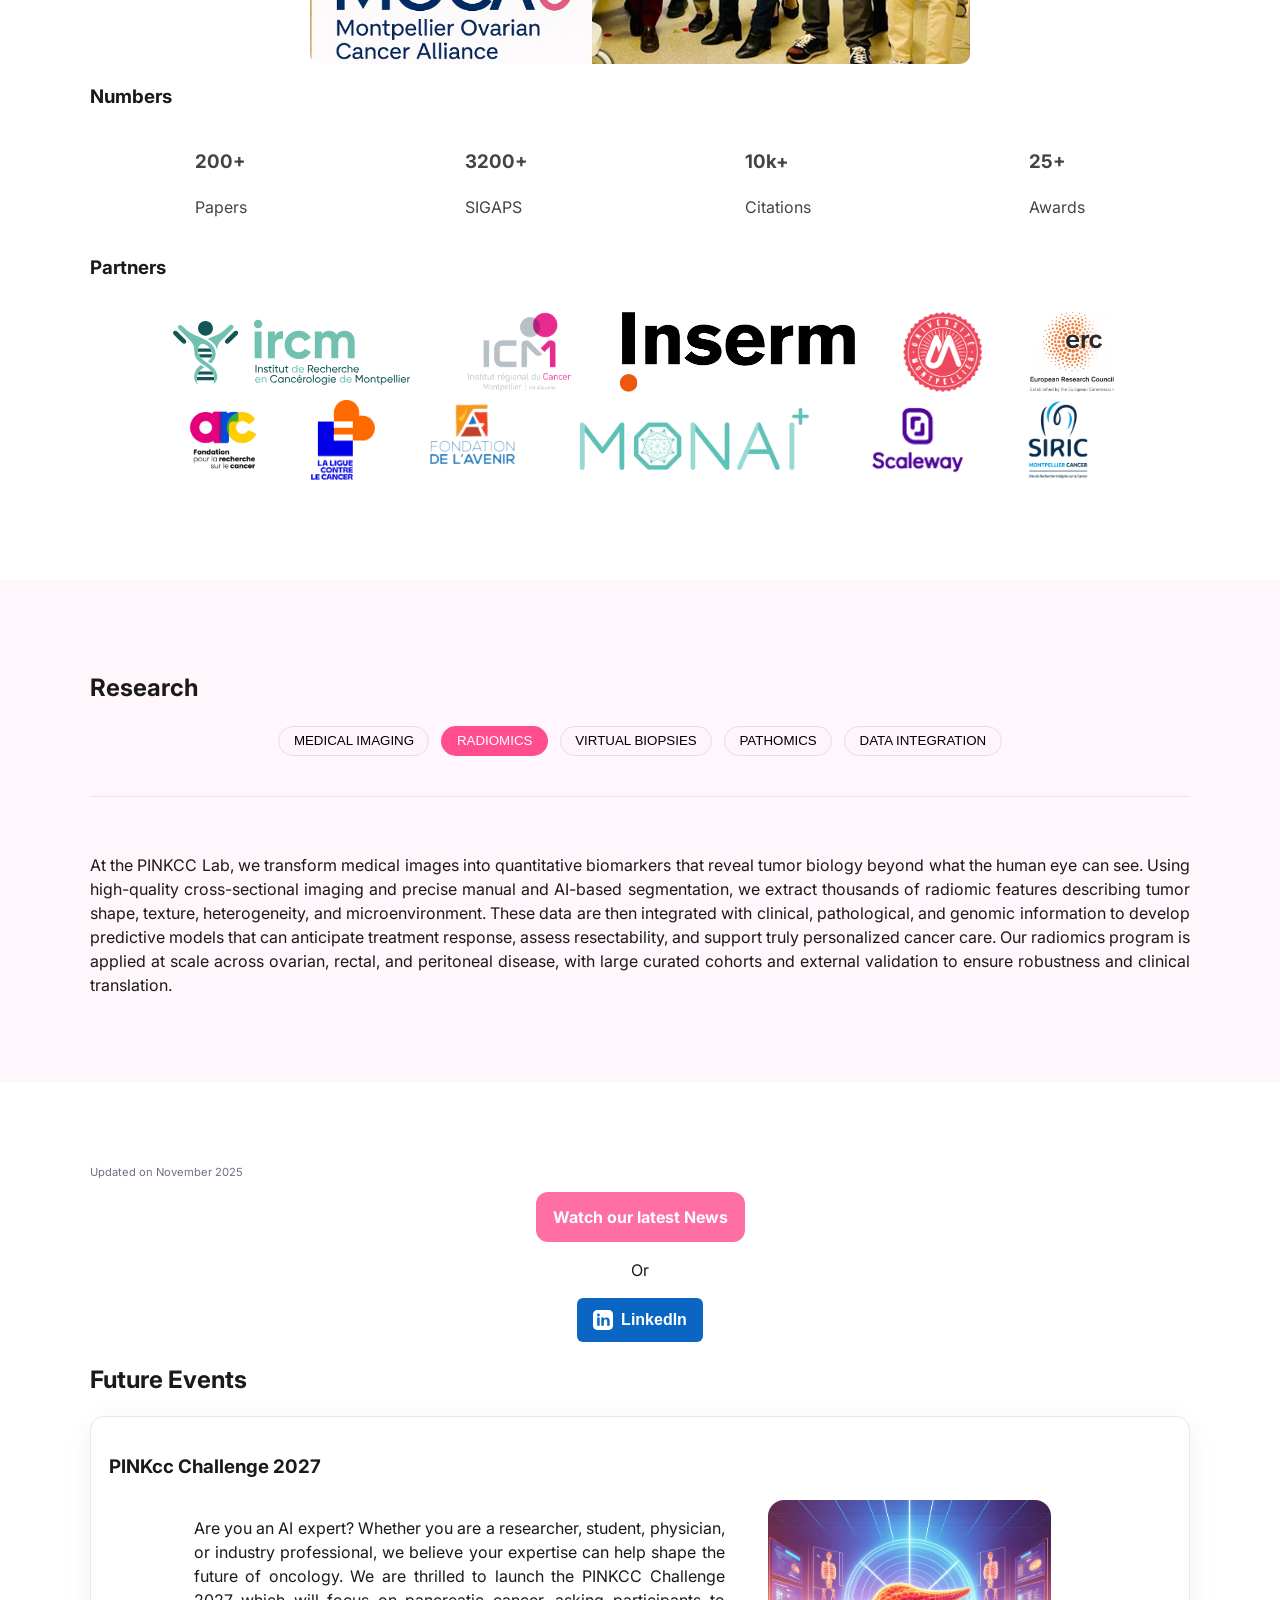
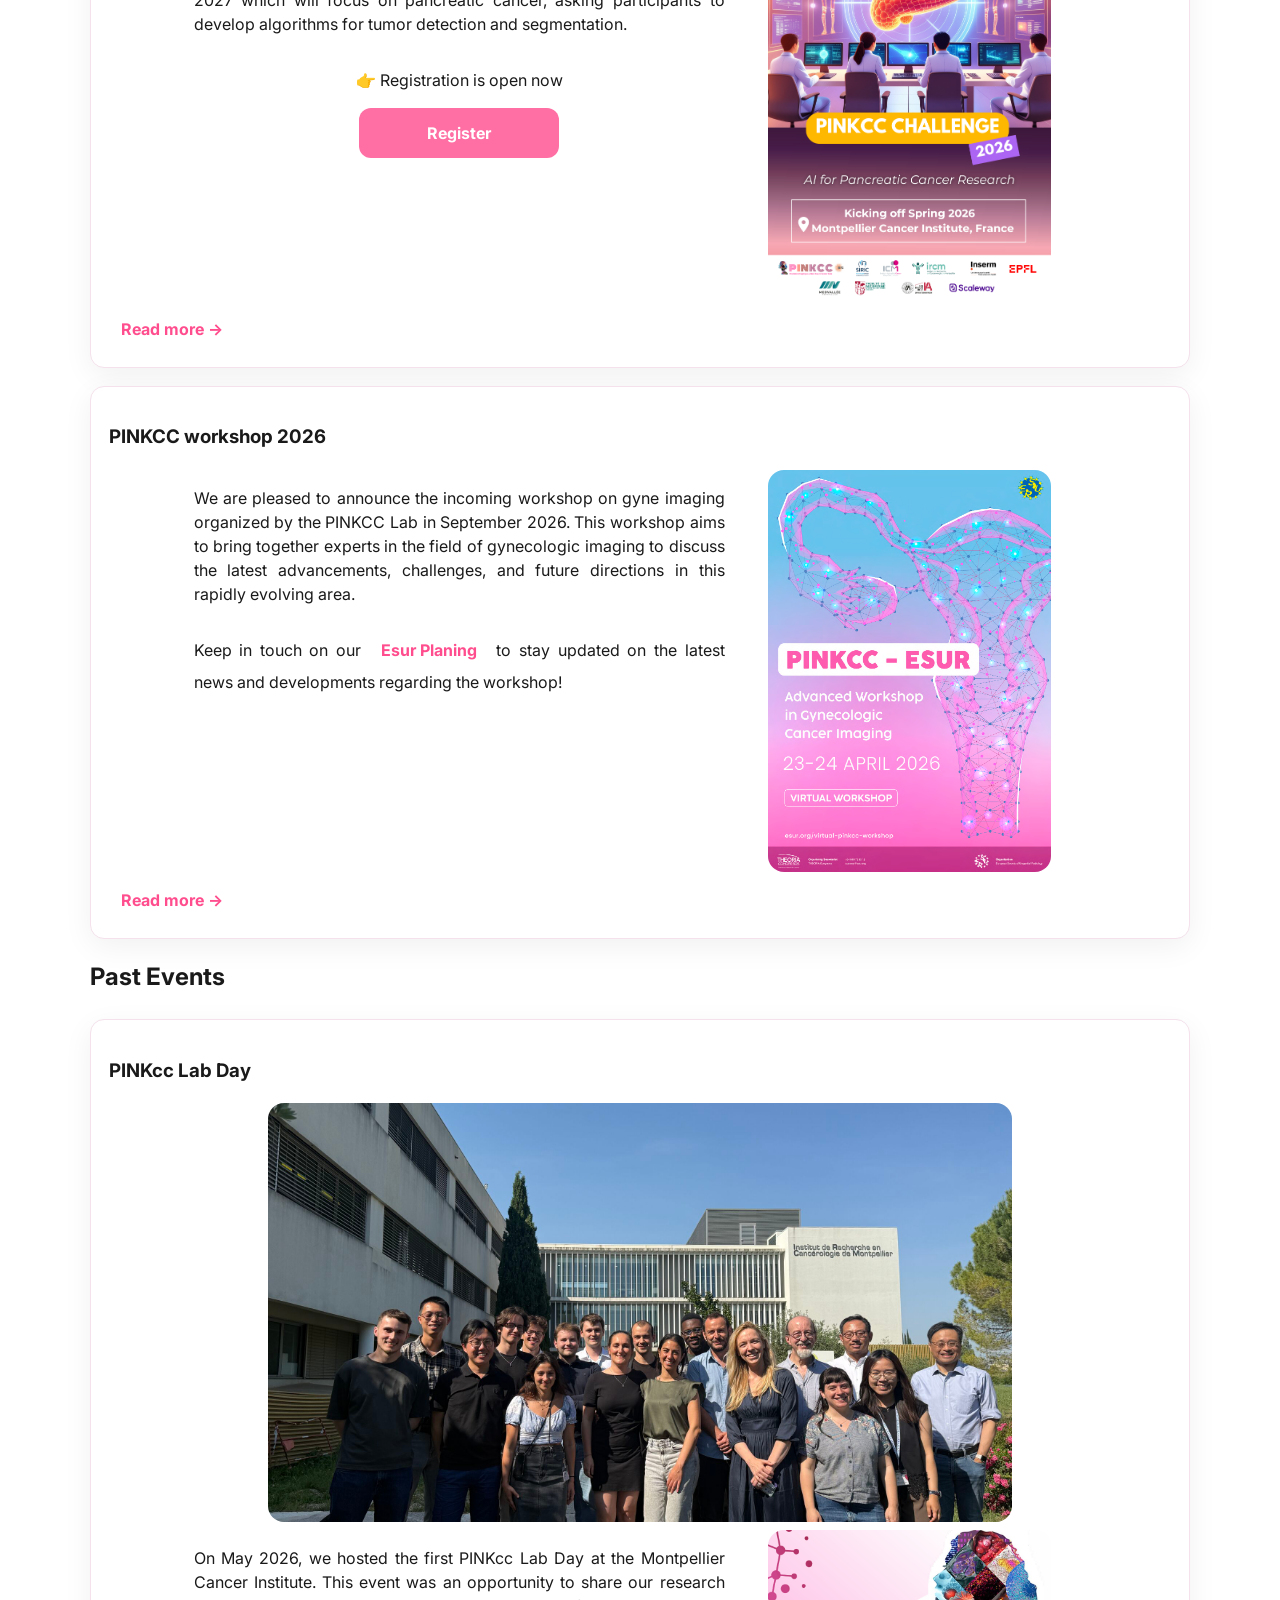
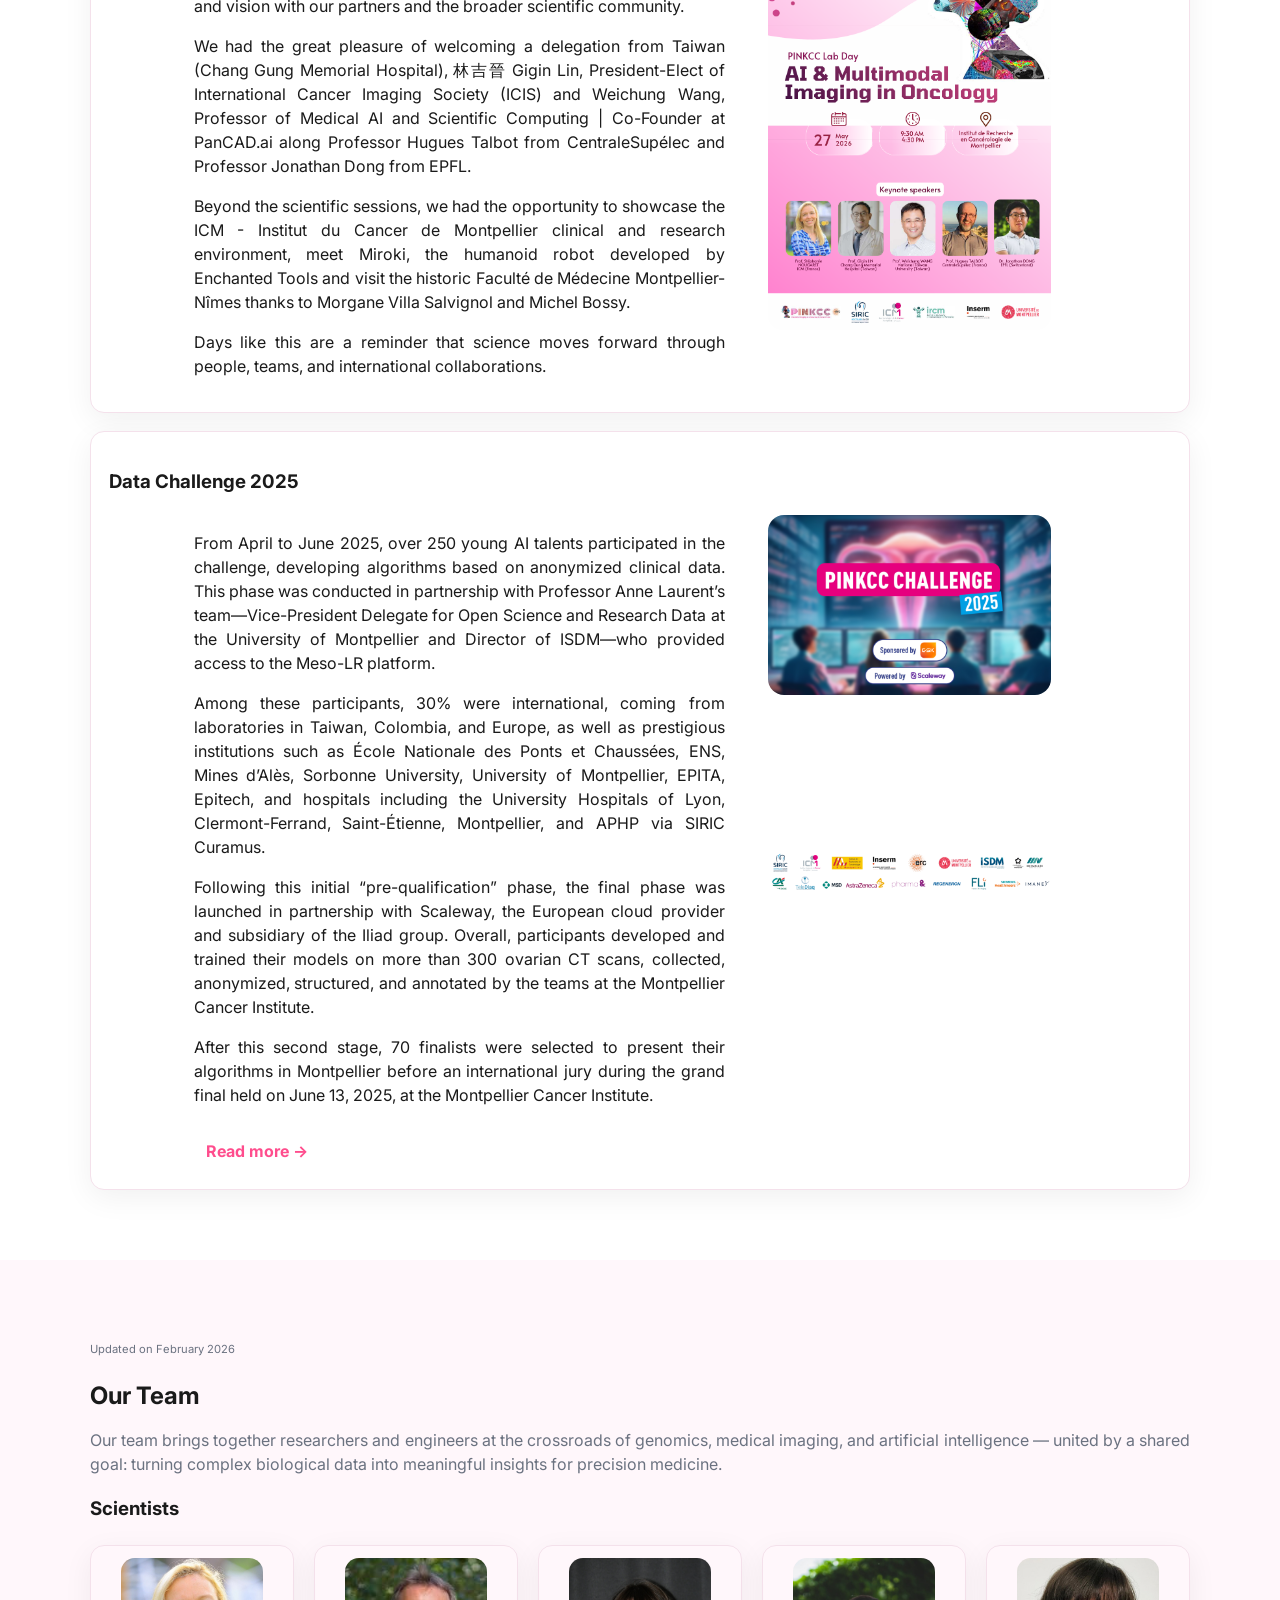
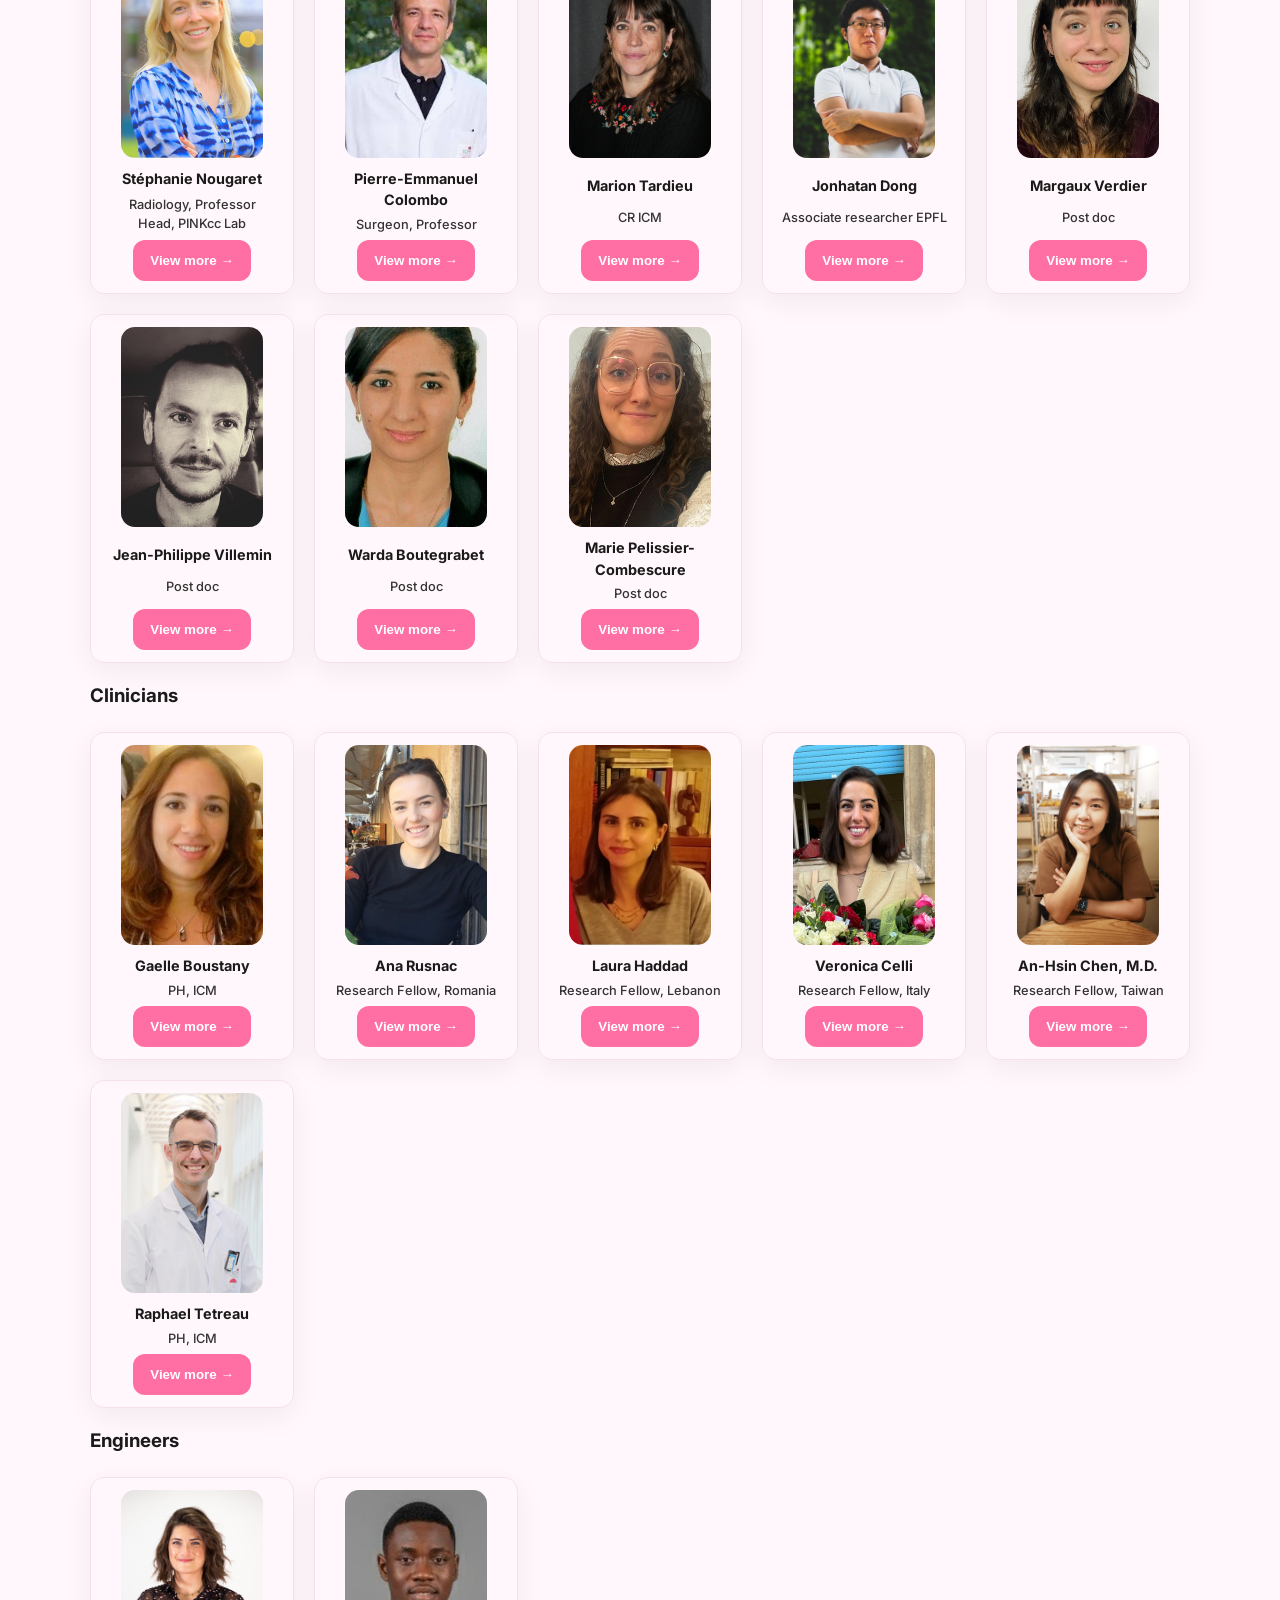
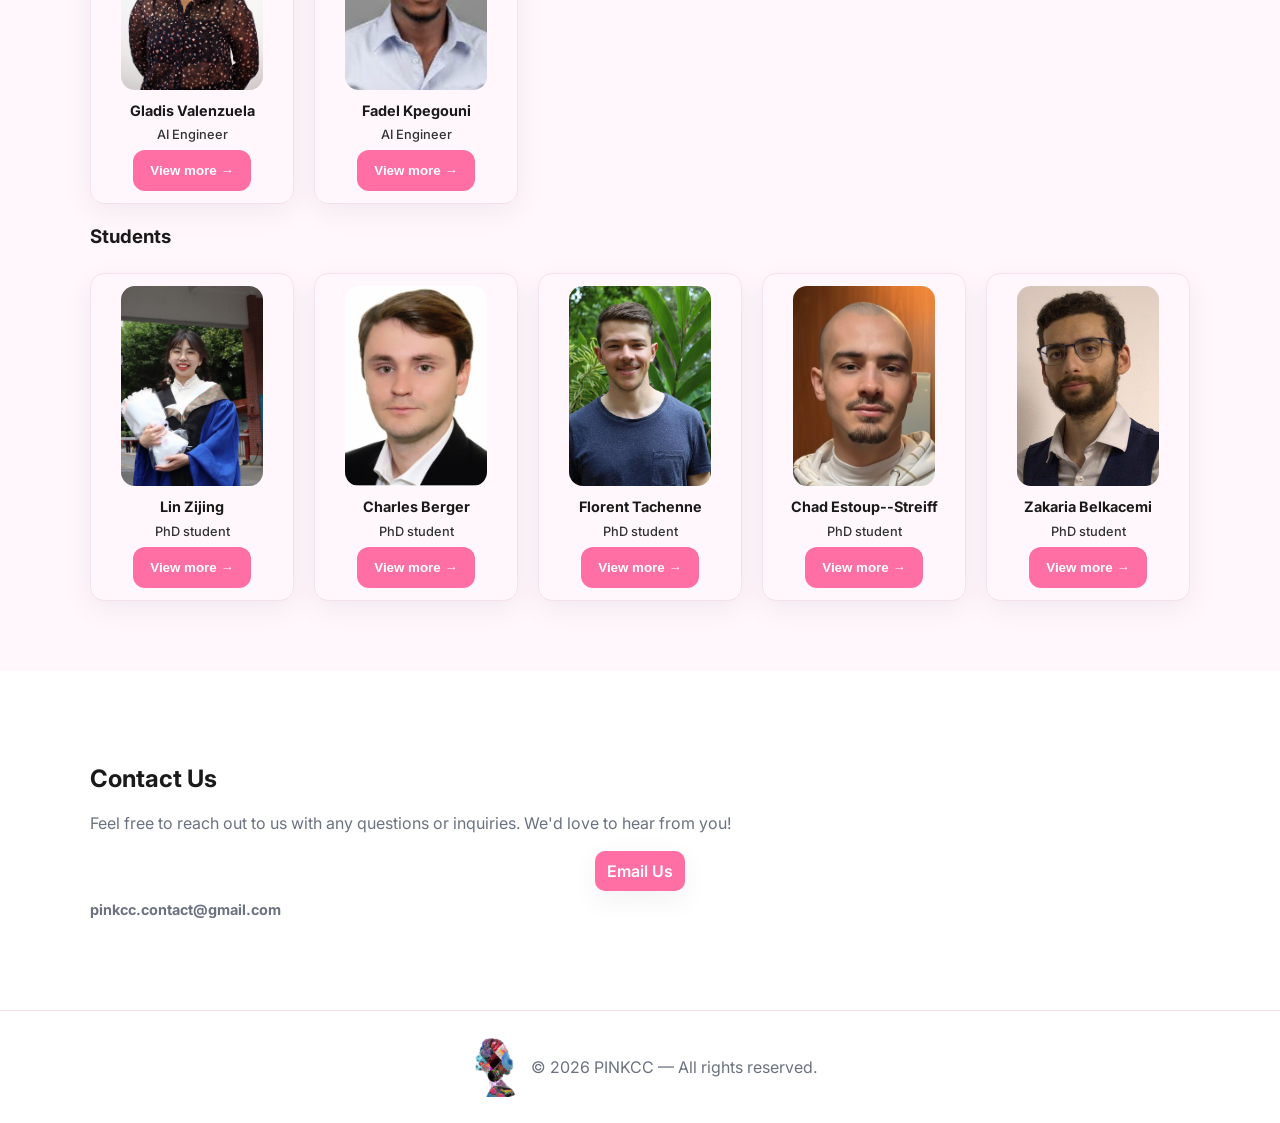
==== commit 364cd418: "Add lab day 2026 event" ====
--- a/web/src/index.html
+++ b/web/src/index.html
@@ -413,6 +413,38 @@
             </ol>
             <h2>Past Events</h2>
             <ol class="pub-list">
+                <li>
+                    <h3>PINKcc Lab Day</h3>
+
+                    <div class="centered inline top">
+                        <img src="assets/img/events/pinkcc_lab_day_2026.jpg" width="70%"
+                            alt="PINKcc Lab Day 2026 Banner" />
+                            
+                        <div class="half-width">
+                            <p>
+                                On May 2026, we hosted the first PINKcc Lab Day at the Montpellier Cancer
+                                Institute. This event was an opportunity to share our research and vision with our
+                                partners and the broader scientific community.
+                            </p>
+                            <p>We had the great pleasure of welcoming a delegation from Taiwan (Chang Gung Memorial
+                                Hospital), 林吉晉 Gigin Lin, President-Elect of International Cancer Imaging Society (ICIS)
+                                and Weichung Wang, Professor of Medical AI and Scientific Computing | Co-Founder at
+                                PanCAD.ai along Professor Hugues Talbot from CentraleSupélec and Professor Jonathan Dong
+                                from EPFL.</p>
+                            <p>Beyond the scientific sessions, we had the opportunity to showcase the ICM - Institut du
+                                Cancer de Montpellier clinical and research environment, meet Miroki, the
+                                humanoid robot developed by Enchanted Tools and visit the historic Faculté de Médecine
+                                Montpellier-Nîmes thanks to Morgane Villa Salvignol and Michel Bossy.</p>
+                            <p>Days like this are a reminder that science moves forward through people, teams, and
+                                international collaborations. </p>
+                        </div>
+                        <div class="third-width centered">
+                            <div class="centered inline">
+                                <img src="assets/img/events/pinkcc_lab_day_banner_2026.jpg.png" alt="PINKccDay 2026 Banner" />
+                            </div>
+                        </div>
+                    </div>
+                </li>
                 <li>
                     <h3>Data Challenge 2025</h3>
                     <div class="centered inline top">
